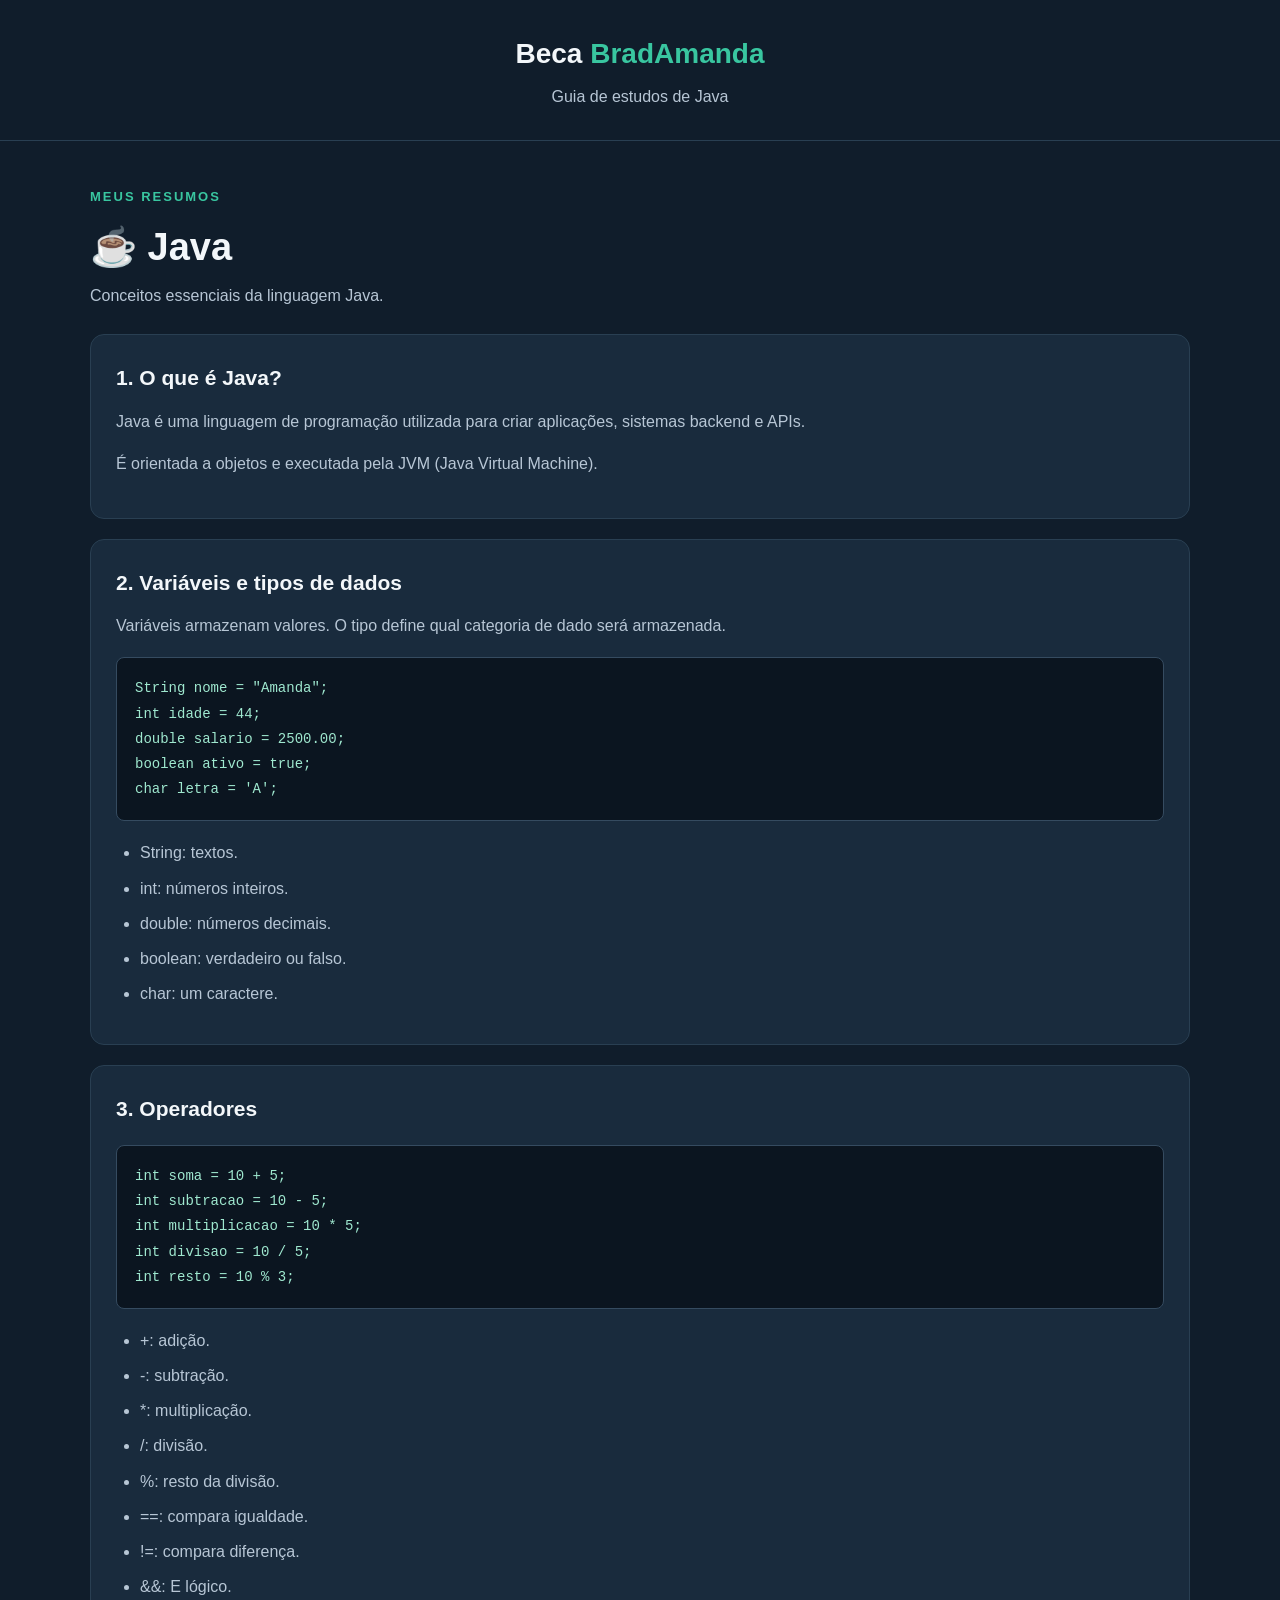
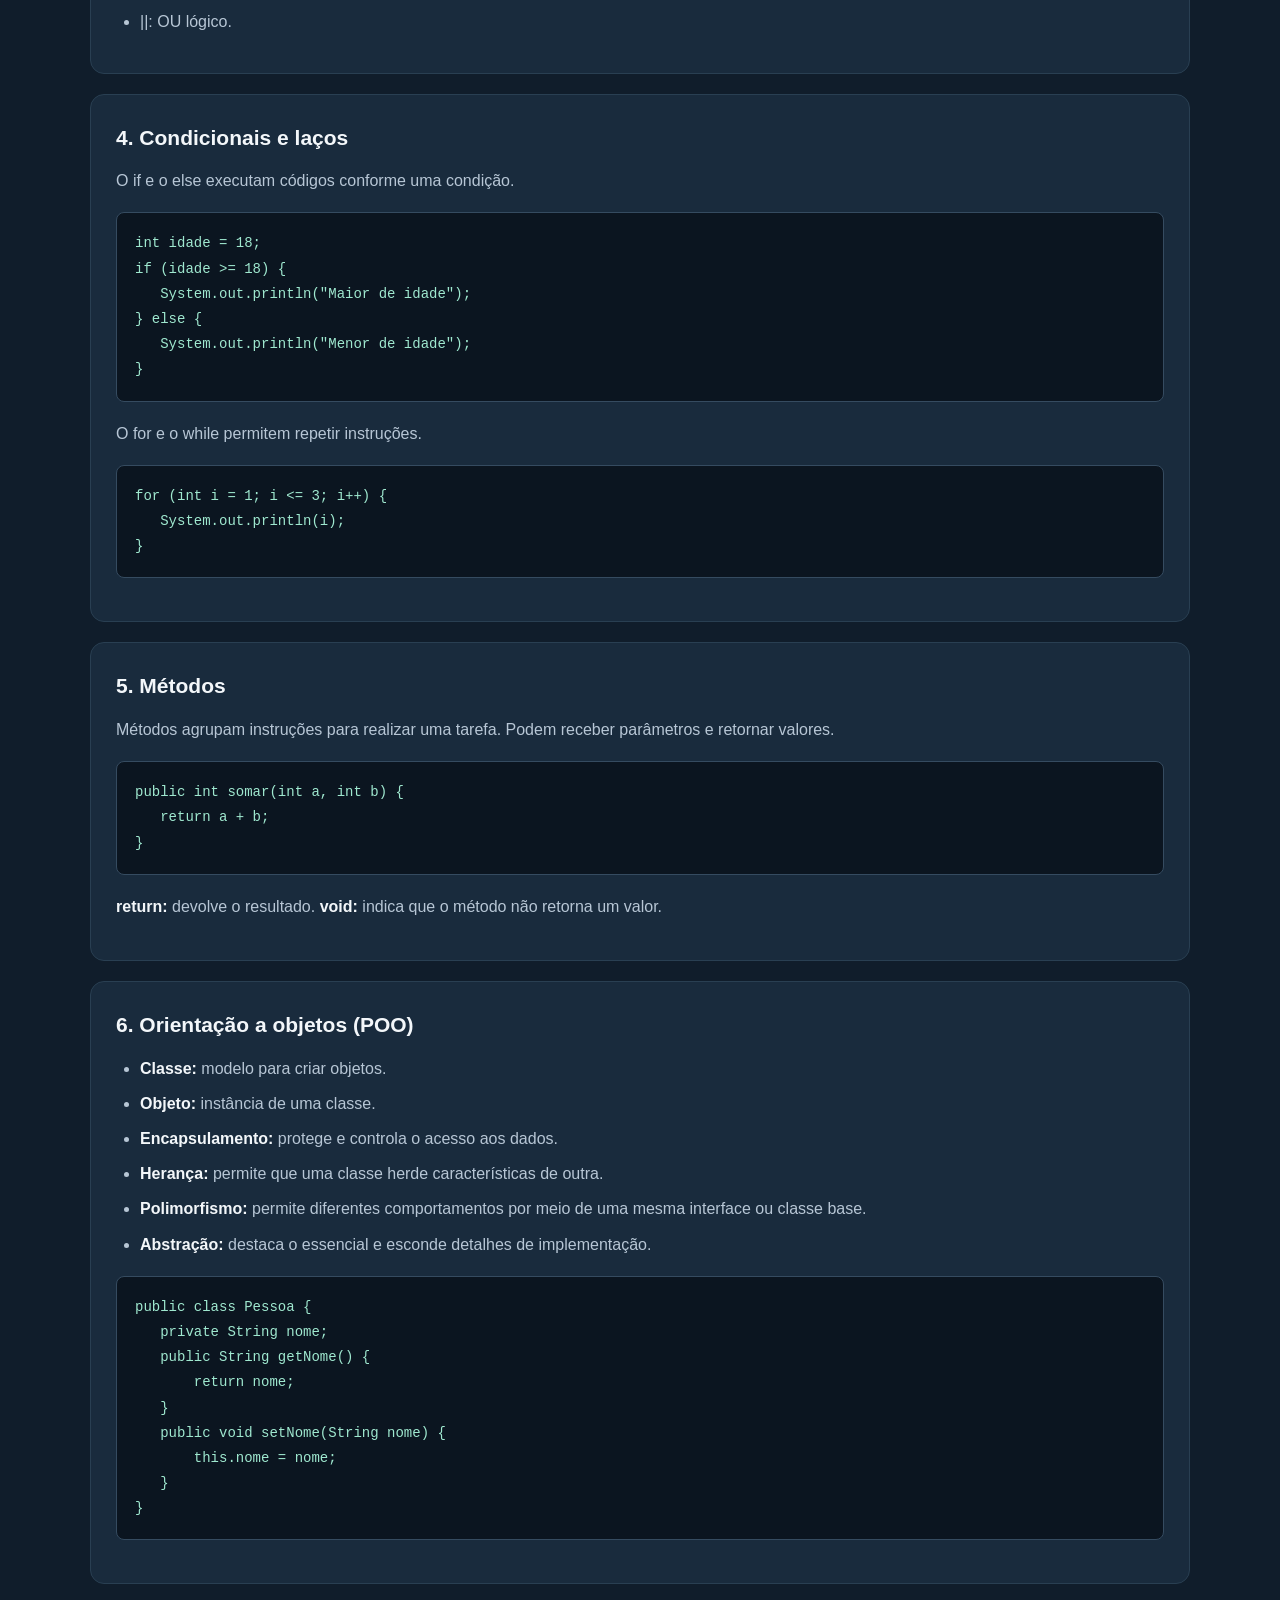
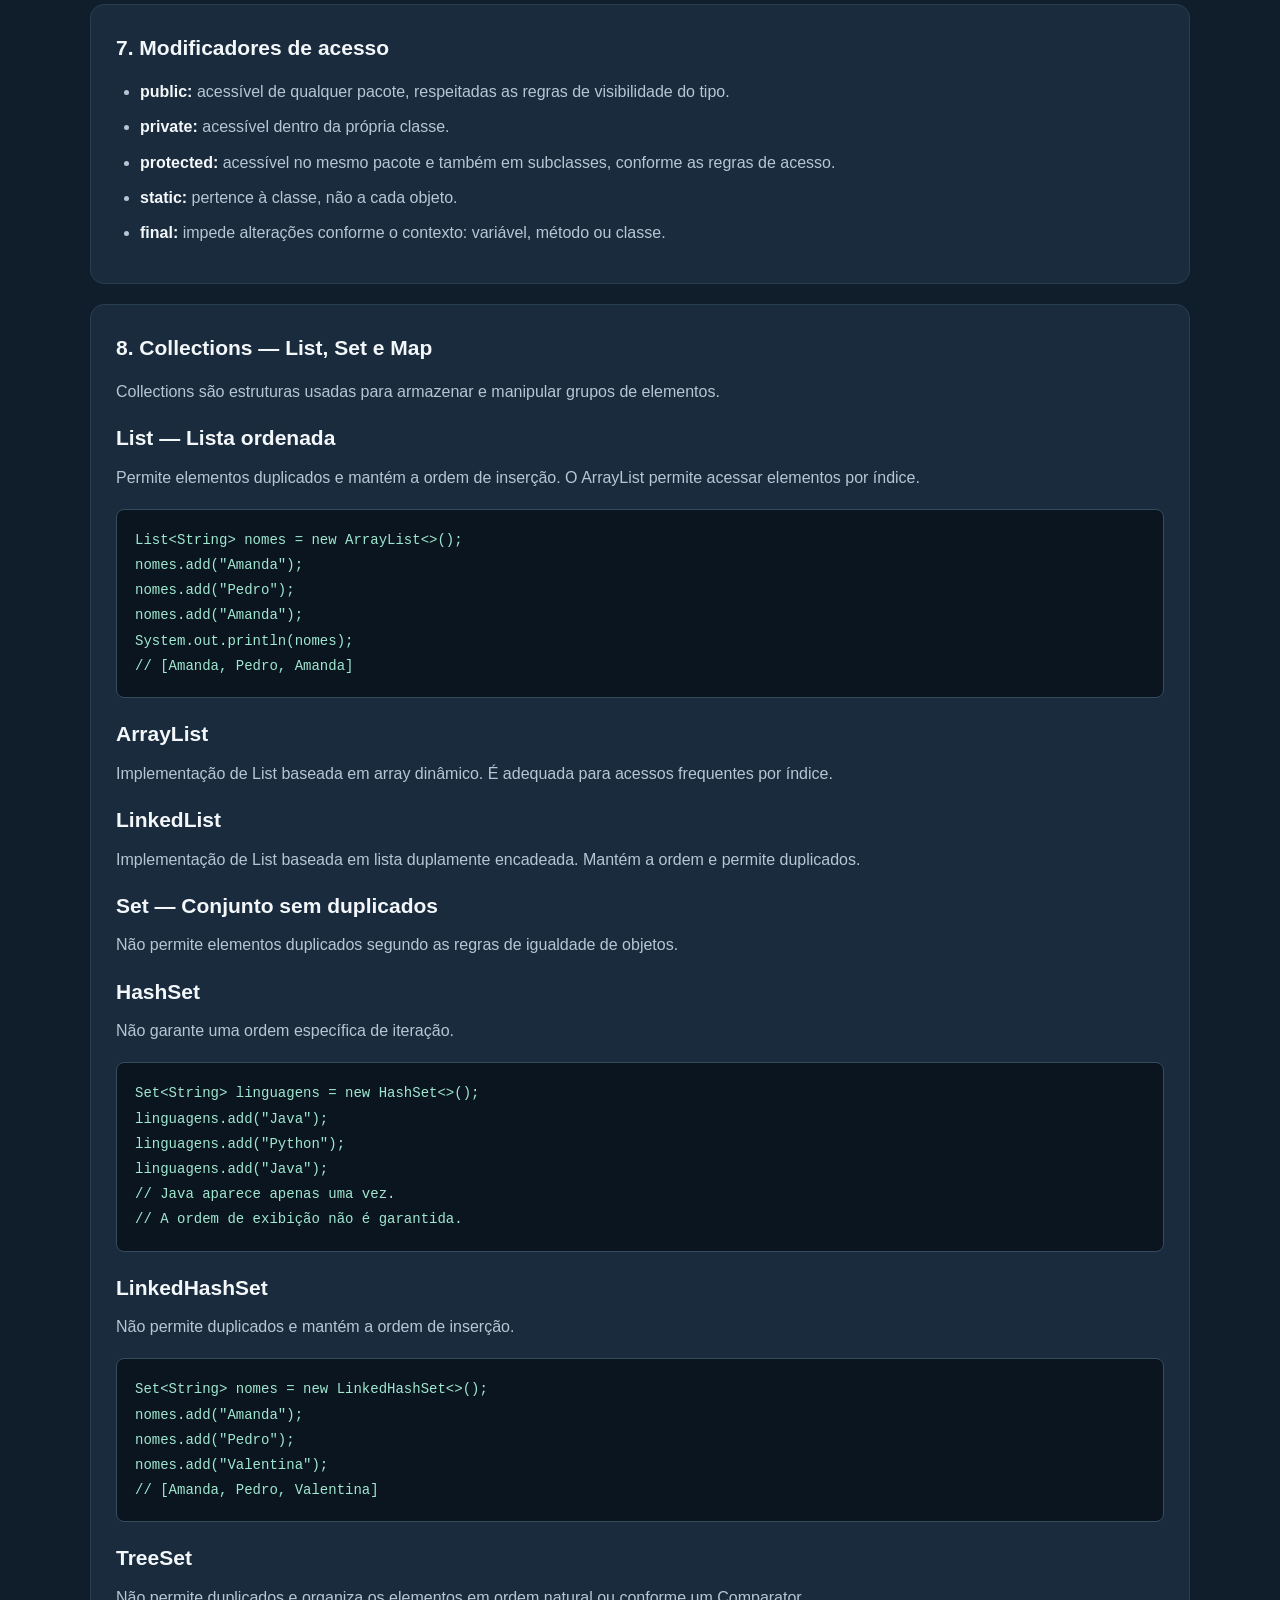
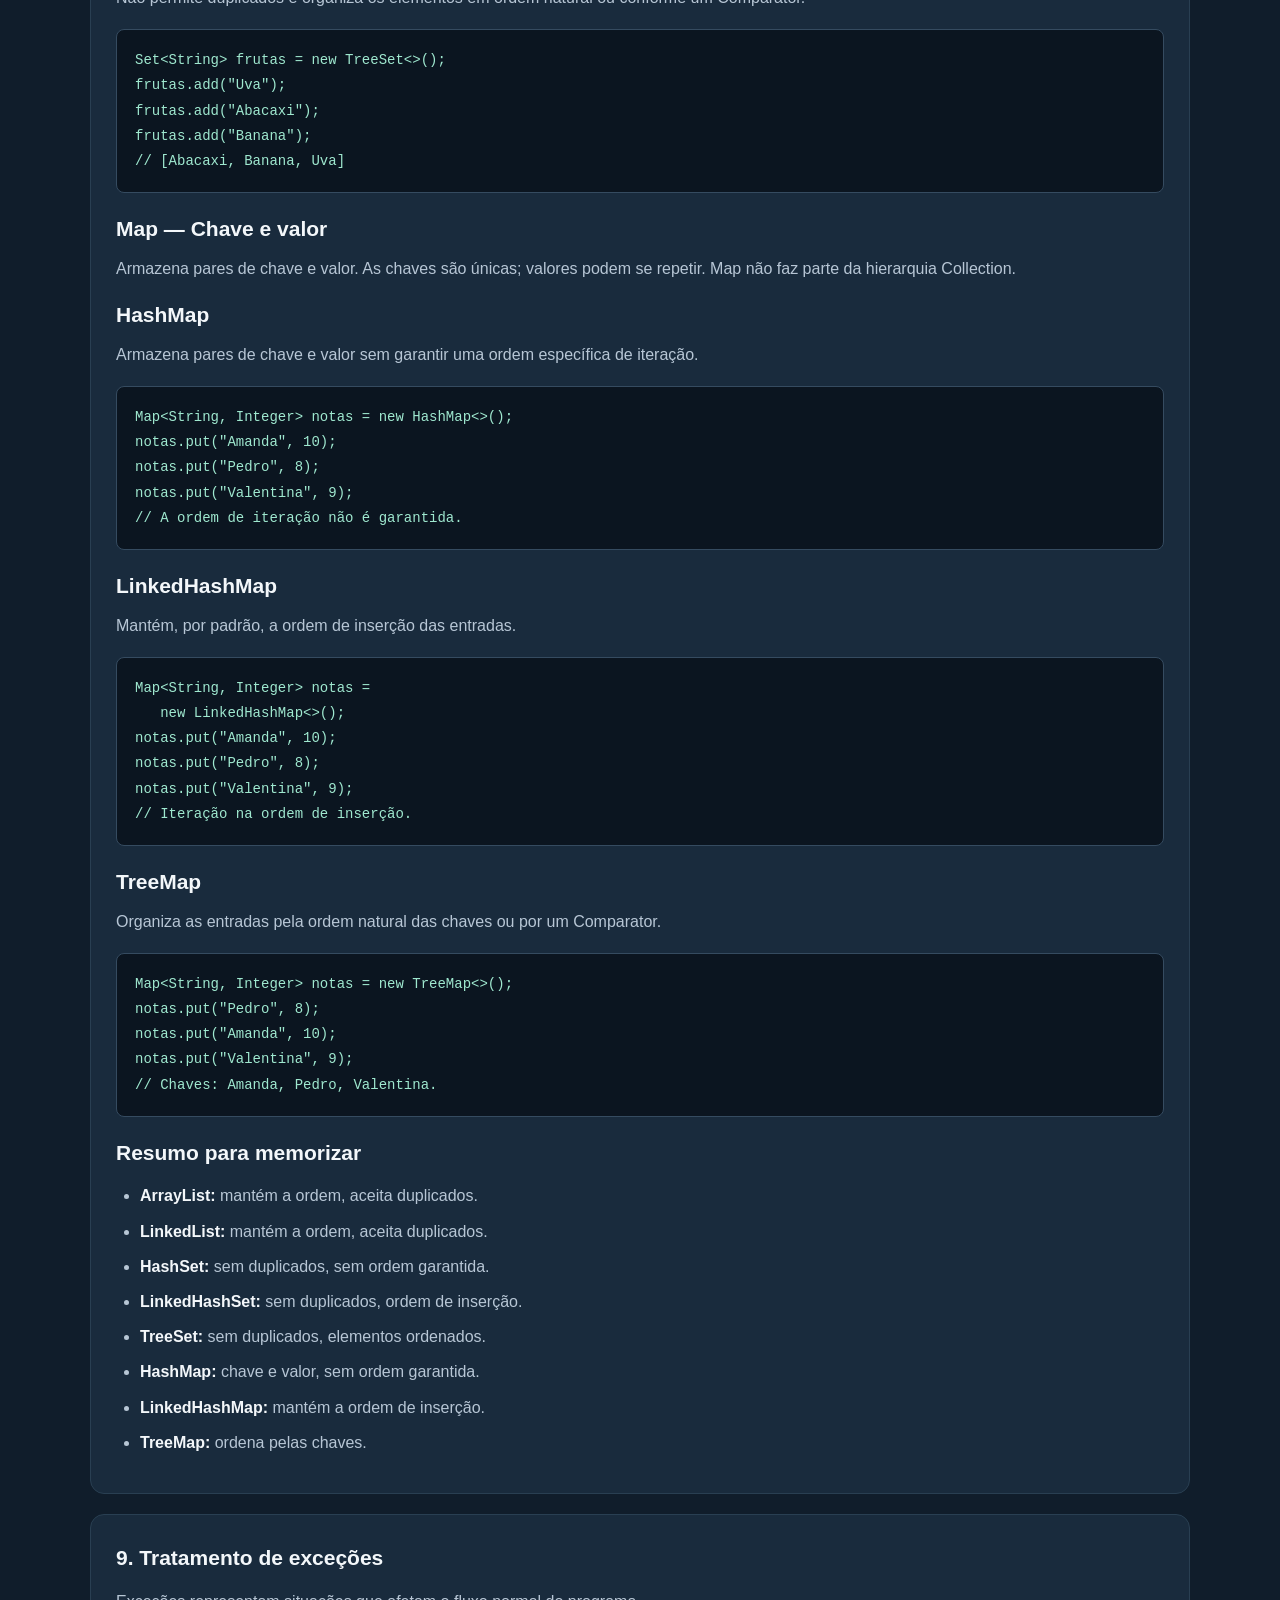
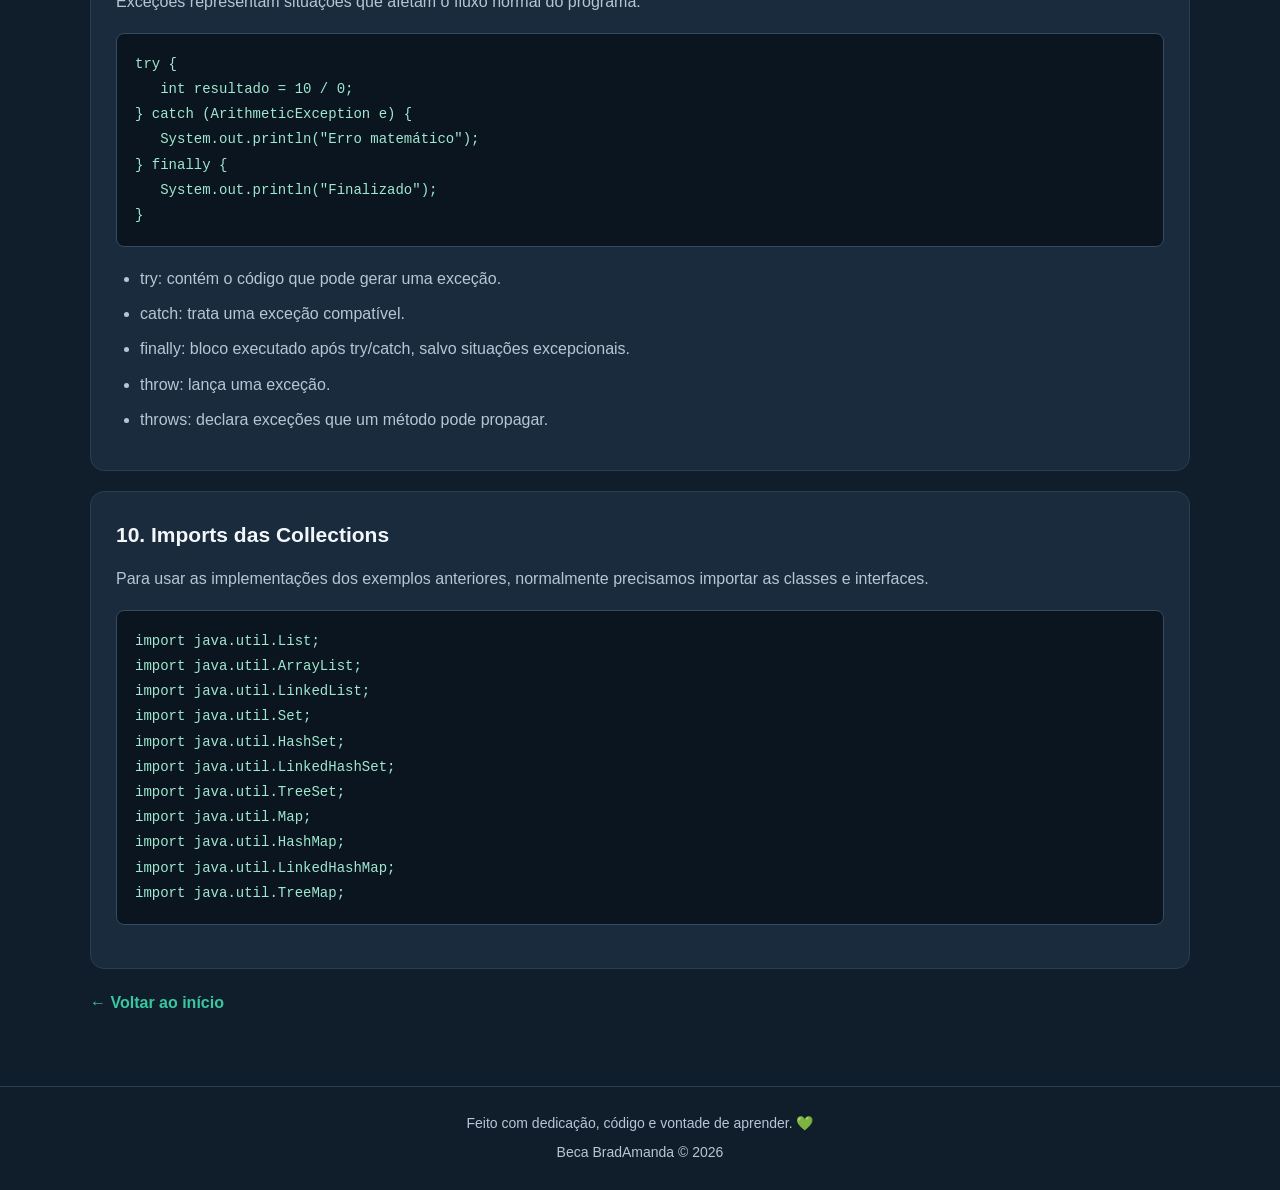
==== java.html @ eb496ac8 "moving folders" ====
<!DOCTYPE html>
<html lang="pt-BR">
<head>
    <meta charset="UTF-8">
    <meta name="viewport" content="width=device-width, initial-scale=1.0">
    <title>Java | Beca BradAmanda</title>
    <link rel="stylesheet" href="style.css">
</head>
<body>
<header class="cabecalho">
    <a href="index.html" class="logo">
        Beca <span>BradAmanda</span>
    </a>
    <p>Guia de estudos de Java</p>
</header>
<main class="estudos">
    <p class="destaque">MEUS RESUMOS</p>
    <h1>☕ Java</h1>
    <p class="subtitulo">
        Conceitos essenciais da linguagem Java.
    </p>
    <!-- 1. O QUE É JAVA -->
    <article class="cartao">
        <h2>1. O que é Java?</h2>
        <p>
            Java é uma linguagem de programação utilizada
            para criar aplicações, sistemas backend e APIs.
        </p>
        <p>
            É orientada a objetos e executada pela JVM
            (Java Virtual Machine).
        </p>
    </article>
    <!-- 2. VARIÁVEIS -->
    <article class="cartao">
        <h2>2. Variáveis e tipos de dados</h2>
        <p>
            Variáveis armazenam valores. O tipo define
            qual categoria de dado será armazenada.
        </p>
        <pre><code>String nome = "Amanda";
int idade = 44;
double salario = 2500.00;
boolean ativo = true;
char letra = 'A';</code></pre>
        <ul>
            <li>String: textos.</li>
            <li>int: números inteiros.</li>
            <li>double: números decimais.</li>
            <li>boolean: verdadeiro ou falso.</li>
            <li>char: um caractere.</li>
        </ul>
    </article>
    <!-- 3. OPERADORES -->
    <article class="cartao">
        <h2>3. Operadores</h2>
        <pre><code>int soma = 10 + 5;
int subtracao = 10 - 5;
int multiplicacao = 10 * 5;
int divisao = 10 / 5;
int resto = 10 % 3;</code></pre>
        <ul>
            <li>+: adição.</li>
            <li>-: subtração.</li>
            <li>*: multiplicação.</li>
            <li>/: divisão.</li>
            <li>%: resto da divisão.</li>
            <li>==: compara igualdade.</li>
            <li>!=: compara diferença.</li>
            <li>&&: E lógico.</li>
            <li>||: OU lógico.</li>
        </ul>
    </article>
    <!-- 4. CONDICIONAIS E REPETIÇÃO -->
    <article class="cartao">
        <h2>4. Condicionais e laços</h2>
        <p>O if e o else executam códigos conforme uma condição.</p>
        <pre><code>int idade = 18;
if (idade >= 18) {
   System.out.println("Maior de idade");
} else {
   System.out.println("Menor de idade");
}</code></pre>
        <p>O for e o while permitem repetir instruções.</p>
        <pre><code>for (int i = 1; i <= 3; i++) {
   System.out.println(i);
}</code></pre>
    </article>
    <!-- 5. MÉTODOS -->
    <article class="cartao">
        <h2>5. Métodos</h2>
        <p>
            Métodos agrupam instruções para realizar uma tarefa.
            Podem receber parâmetros e retornar valores.
        </p>
        <pre><code>public int somar(int a, int b) {
   return a + b;
}</code></pre>
        <p>
            <strong>return:</strong> devolve o resultado.
            <strong>void:</strong> indica que o método não
            retorna um valor.
        </p>
    </article>
    <!-- 6. ORIENTAÇÃO A OBJETOS -->
    <article class="cartao">
        <h2>6. Orientação a objetos (POO)</h2>
        <ul>
            <li>
                <strong>Classe:</strong> modelo para criar objetos.
            </li>
            <li>
                <strong>Objeto:</strong> instância de uma classe.
            </li>
            <li>
                <strong>Encapsulamento:</strong> protege e controla
                o acesso aos dados.
            </li>
            <li>
                <strong>Herança:</strong> permite que uma classe
                herde características de outra.
            </li>
            <li>
                <strong>Polimorfismo:</strong> permite diferentes
                comportamentos por meio de uma mesma interface
                ou classe base.
            </li>
            <li>
                <strong>Abstração:</strong> destaca o essencial
                e esconde detalhes de implementação.
            </li>
        </ul>
        <pre><code>public class Pessoa {
   private String nome;
   public String getNome() {
       return nome;
   }
   public void setNome(String nome) {
       this.nome = nome;
   }
}</code></pre>
    </article>
    <!-- 7. MODIFICADORES -->
    <article class="cartao">
        <h2>7. Modificadores de acesso</h2>
        <ul>
            <li>
                <strong>public:</strong> acessível de qualquer pacote,
                respeitadas as regras de visibilidade do tipo.
            </li>
            <li>
                <strong>private:</strong> acessível dentro da própria classe.
            </li>
            <li>
                <strong>protected:</strong> acessível no mesmo pacote
                e também em subclasses, conforme as regras de acesso.
            </li>
            <li>
                <strong>static:</strong> pertence à classe, não a cada objeto.
            </li>
            <li>
                <strong>final:</strong> impede alterações conforme
                o contexto: variável, método ou classe.
            </li>
        </ul>
    </article>
    <!-- 8. COLLECTIONS -->
    <article class="cartao">
        <h2>8. Collections — List, Set e Map</h2>
        <p>
            Collections são estruturas usadas para armazenar
            e manipular grupos de elementos.
        </p>
        <h3>List — Lista ordenada</h3>
        <p>
            Permite elementos duplicados e mantém a ordem
            de inserção. O ArrayList permite acessar elementos
            por índice.
        </p>
        <pre><code>List&lt;String&gt; nomes = new ArrayList&lt;&gt;();
nomes.add("Amanda");
nomes.add("Pedro");
nomes.add("Amanda");
System.out.println(nomes);
// [Amanda, Pedro, Amanda]</code></pre>
        <h3>ArrayList</h3>
        <p>
            Implementação de List baseada em array dinâmico.
            É adequada para acessos frequentes por índice.
        </p>
        <h3>LinkedList</h3>
        <p>
            Implementação de List baseada em lista duplamente
            encadeada. Mantém a ordem e permite duplicados.
        </p>
        <h3>Set — Conjunto sem duplicados</h3>
        <p>
            Não permite elementos duplicados segundo as regras
            de igualdade de objetos.
        </p>
        <h3>HashSet</h3>
        <p>
            Não garante uma ordem específica de iteração.
        </p>
        <pre><code>Set&lt;String&gt; linguagens = new HashSet&lt;&gt;();
linguagens.add("Java");
linguagens.add("Python");
linguagens.add("Java");
// Java aparece apenas uma vez.
// A ordem de exibição não é garantida.</code></pre>
        <h3>LinkedHashSet</h3>
        <p>
            Não permite duplicados e mantém a ordem de inserção.
        </p>
        <pre><code>Set&lt;String&gt; nomes = new LinkedHashSet&lt;&gt;();
nomes.add("Amanda");
nomes.add("Pedro");
nomes.add("Valentina");
// [Amanda, Pedro, Valentina]</code></pre>
        <h3>TreeSet</h3>
        <p>
            Não permite duplicados e organiza os elementos
            em ordem natural ou conforme um Comparator.
        </p>
        <pre><code>Set&lt;String&gt; frutas = new TreeSet&lt;&gt;();
frutas.add("Uva");
frutas.add("Abacaxi");
frutas.add("Banana");
// [Abacaxi, Banana, Uva]</code></pre>
        <h3>Map — Chave e valor</h3>
        <p>
            Armazena pares de chave e valor.
            As chaves são únicas; valores podem se repetir.
            Map não faz parte da hierarquia Collection.
        </p>
        <h3>HashMap</h3>
        <p>
            Armazena pares de chave e valor sem garantir
            uma ordem específica de iteração.
        </p>
        <pre><code>Map&lt;String, Integer&gt; notas = new HashMap&lt;&gt;();
notas.put("Amanda", 10);
notas.put("Pedro", 8);
notas.put("Valentina", 9);
// A ordem de iteração não é garantida.</code></pre>
        <h3>LinkedHashMap</h3>
        <p>
            Mantém, por padrão, a ordem de inserção das entradas.
        </p>
        <pre><code>Map&lt;String, Integer&gt; notas =
   new LinkedHashMap&lt;&gt;();
notas.put("Amanda", 10);
notas.put("Pedro", 8);
notas.put("Valentina", 9);
// Iteração na ordem de inserção.</code></pre>
        <h3>TreeMap</h3>
        <p>
            Organiza as entradas pela ordem natural das chaves
            ou por um Comparator.
        </p>
        <pre><code>Map&lt;String, Integer&gt; notas = new TreeMap&lt;&gt;();
notas.put("Pedro", 8);
notas.put("Amanda", 10);
notas.put("Valentina", 9);
// Chaves: Amanda, Pedro, Valentina.</code></pre>
        <h3>Resumo para memorizar</h3>
        <ul>
            <li><strong>ArrayList:</strong> mantém a ordem, aceita duplicados.</li>
            <li><strong>LinkedList:</strong> mantém a ordem, aceita duplicados.</li>
            <li><strong>HashSet:</strong> sem duplicados, sem ordem garantida.</li>
            <li><strong>LinkedHashSet:</strong> sem duplicados, ordem de inserção.</li>
            <li><strong>TreeSet:</strong> sem duplicados, elementos ordenados.</li>
            <li><strong>HashMap:</strong> chave e valor, sem ordem garantida.</li>
            <li><strong>LinkedHashMap:</strong> mantém a ordem de inserção.</li>
            <li><strong>TreeMap:</strong> ordena pelas chaves.</li>
        </ul>
    </article>
    <!-- 9. EXCEÇÕES -->
    <article class="cartao">
        <h2>9. Tratamento de exceções</h2>
        <p>
            Exceções representam situações que afetam
            o fluxo normal do programa.
        </p>
        <pre><code>try {
   int resultado = 10 / 0;
} catch (ArithmeticException e) {
   System.out.println("Erro matemático");
} finally {
   System.out.println("Finalizado");
}</code></pre>
        <ul>
            <li>try: contém o código que pode gerar uma exceção.</li>
            <li>catch: trata uma exceção compatível.</li>
            <li>finally: bloco executado após try/catch, salvo situações excepcionais.</li>
            <li>throw: lança uma exceção.</li>
            <li>throws: declara exceções que um método pode propagar.</li>
        </ul>
    </article>
    <!-- IMPORTS PARA OS EXEMPLOS DE COLLECTIONS -->
    <article class="cartao">
        <h2>10. Imports das Collections</h2>
        <p>
            Para usar as implementações dos exemplos anteriores,
            normalmente precisamos importar as classes e interfaces.
        </p>
        <pre><code>import java.util.List;
import java.util.ArrayList;
import java.util.LinkedList;
import java.util.Set;
import java.util.HashSet;
import java.util.LinkedHashSet;
import java.util.TreeSet;
import java.util.Map;
import java.util.HashMap;
import java.util.LinkedHashMap;
import java.util.TreeMap;</code></pre>
    </article>
    <p>
        <a href="index.html" class="link-cartao">
            ← Voltar ao início
        </a>
    </p>
</main>
<footer>
    <p>Feito com dedicação, código e vontade de aprender. 💚</p>
    <p>Beca BradAmanda © 2026</p>
</footer>
</body>
</html>
---- style.css ----
/* ========================================
  BECA BRADAMANDA
  Guia de estudos de programação
======================================== */
/* 1. CONFIGURAÇÕES GERAIS */
* {
    margin: 0;
    padding: 0;
    box-sizing: border-box;
}
:root {
    --fundo: #101d2b;
    --cartao: #192b3d;
    --verde: #39c6a0;
    --texto: #f3f7fa;
    --texto-secundario: #b7c6d5;
    --borda: #293f52;
    --codigo: #0b1520;
}
html {
    scroll-behavior: smooth;
}
body {
    font-family: Arial, Helvetica, sans-serif;
    background-color: var(--fundo);
    color: var(--texto);
    line-height: 1.7;
    min-height: 100vh;
}
/* 2. CABEÇALHO */
.cabecalho {
    text-align: center;
    padding: 30px 20px;
    border-bottom: 1px solid var(--borda);
    background-color: var(--fundo);
}
.logo {
    display: inline-block;
    color: var(--texto);
    font-size: 28px;
    font-weight: bold;
    text-decoration: none;
}
.logo span {
    color: var(--verde);
}
.cabecalho p {
    color: var(--texto-secundario);
    margin-top: 5px;
}
/* 3. CONTEÚDO PRINCIPAL */
main {
    width: 90%;
    max-width: 1100px;
    margin: 0 auto;
}
.estudos {
    padding-top: 45px;
    padding-bottom: 70px;
}
/* 4. APRESENTAÇÃO DA PÁGINA INICIAL */
.apresentacao {
    text-align: center;
    padding: 75px 20px 55px;
}
.destaque {
    color: var(--verde);
    font-size: 13px;
    font-weight: bold;
    letter-spacing: 2px;
    margin-bottom: 15px;
}
.apresentacao h1 {
    font-size: clamp(30px, 5vw, 46px);
    line-height: 1.2;
    margin-bottom: 20px;
}
.apresentacao > p:last-child {
    color: var(--texto-secundario);
    max-width: 650px;
    margin: 0 auto;
}
/* 5. TÍTULOS E SUBTÍTULOS */
.estudos h1 {
    font-size: clamp(28px, 4vw, 38px);
    margin: 10px 0;
    line-height: 1.3;
}
.estudos > h2 {
    font-size: 28px;
}
.subtitulo {
    color: var(--texto-secundario);
    margin-bottom: 25px;
}
/* 6. CAMPO DE BUSCA */
#busca {
    display: block;
    width: 100%;
    padding: 15px 18px;
    margin: 25px 0;
    border: 1px solid var(--borda);
    border-radius: 10px;
    background-color: var(--cartao);
    color: var(--texto);
    font-size: 16px;
}
#busca::placeholder {
    color: var(--texto-secundario);
}
#busca:focus {
    outline: 2px solid var(--verde);
    outline-offset: 2px;
}
/* 7. GRADE DE CARTÕES DA PÁGINA INICIAL */
.cartoes {
    display: grid;
    grid-template-columns: repeat(2, minmax(0, 1fr));
    gap: 20px;
}
.cartao {
    display: block;
    background-color: var(--cartao);
    border: 1px solid var(--borda);
    border-radius: 14px;
    padding: 25px;
    margin-bottom: 0;
    color: var(--texto);
    text-decoration: none;
    transition: transform 0.2s ease,
    border-color 0.2s ease,
    box-shadow 0.2s ease;
}
.cartao:hover {
    transform: translateY(-4px);
    border-color: var(--verde);
    box-shadow: 0 8px 24px rgba(0, 0, 0, 0.15);
}
.cartao:focus-visible {
    outline: 2px solid var(--verde);
    outline-offset: 4px;
}
.icone {
    display: inline-block;
    font-size: 32px;
    margin-bottom: 8px;
}
.cartao h3 {
    font-size: 21px;
    margin: 8px 0;
}
.cartao p {
    color: var(--texto-secundario);
    margin-bottom: 15px;
}
.link-cartao {
    display: inline-block;
    color: var(--verde);
    font-weight: bold;
    text-decoration: none;
}
.link-cartao:hover {
    text-decoration: underline;
}
/* 8. PÁGINAS DOS RESUMOS */
.estudos article {
    margin: 20px 0;
}
.estudos article h2 {
    font-size: 21px;
    margin-bottom: 12px;
    color: var(--texto);
}
.estudos article p {
    color: var(--texto-secundario);
}
.estudos article ul,
.estudos article ol {
    padding-left: 24px;
    margin: 12px 0;
}
.estudos article li {
    color: var(--texto-secundario);
    margin-bottom: 8px;
}
.estudos article strong {
    color: var(--texto);
}
/* 9. BLOCOS DE CÓDIGO */
.cartao pre {
    margin: 18px 0;
    padding: 18px;
    overflow-x: auto;
    background-color: var(--codigo);
    border: 1px solid #354b60;
    border-radius: 8px;
    max-width: 100%;
}
.cartao code {
    color: #9fe8cf;
    font-family: Consolas, "Courier New", monospace;
    font-size: 14px;
    line-height: 1.8;
    white-space: pre;
}
/* Código em linha, dentro de um parágrafo */
.cartao p code,
.cartao li code {
    background-color: var(--codigo);
    color: var(--verde);
    padding: 2px 5px;
    border-radius: 4px;
    font-size: 0.9em;
    overflow-wrap: anywhere;
}
/* 10. MENSAGEM DA BUSCA */
#mensagem-vazia {
    color: var(--texto-secundario);
    margin-top: 20px;
}
/* Não exibir cartões ocultados pela busca */
.cartao[hidden] {
    display: none;
}
/* 11. RODAPÉ */
footer {
    text-align: center;
    padding: 25px 15px;
    border-top: 1px solid var(--borda);
    color: var(--texto-secundario);
    font-size: 14px;
}
footer p + p {
    margin-top: 5px;
}
/* 12. ADAPTAÇÃO PARA TABLETS */
@media (max-width: 768px) {
    main {
        width: 92%;
    }
    .apresentacao {
        padding: 55px 10px 40px;
    }
    .cartoes {
        gap: 15px;
    }
    .cartao {
        padding: 20px;
    }
}
/* 13. ADAPTAÇÃO PARA CELULARES */
@media (max-width: 600px) {
    .cabecalho {
        padding: 24px 15px;
    }
    .logo {
        font-size: 24px;
    }
    main {
        width: 90%;
    }
    .apresentacao {
        padding: 45px 0 35px;
    }
    .apresentacao h1 {
        font-size: 32px;
    }
    .estudos {
        padding-top: 30px;
    }
    .estudos > h2 {
        font-size: 24px;
    }
    .cartoes {
        grid-template-columns: 1fr;
        gap: 15px;
    }
    .cartao {
        padding: 22px;
    }
    .cartao h3 {
        font-size: 20px;
    }
    .cartao pre {
        padding: 12px;
    }
    .cartao code {
        font-size: 12px;
    }
    footer {
        padding: 20px 12px;
    }
}
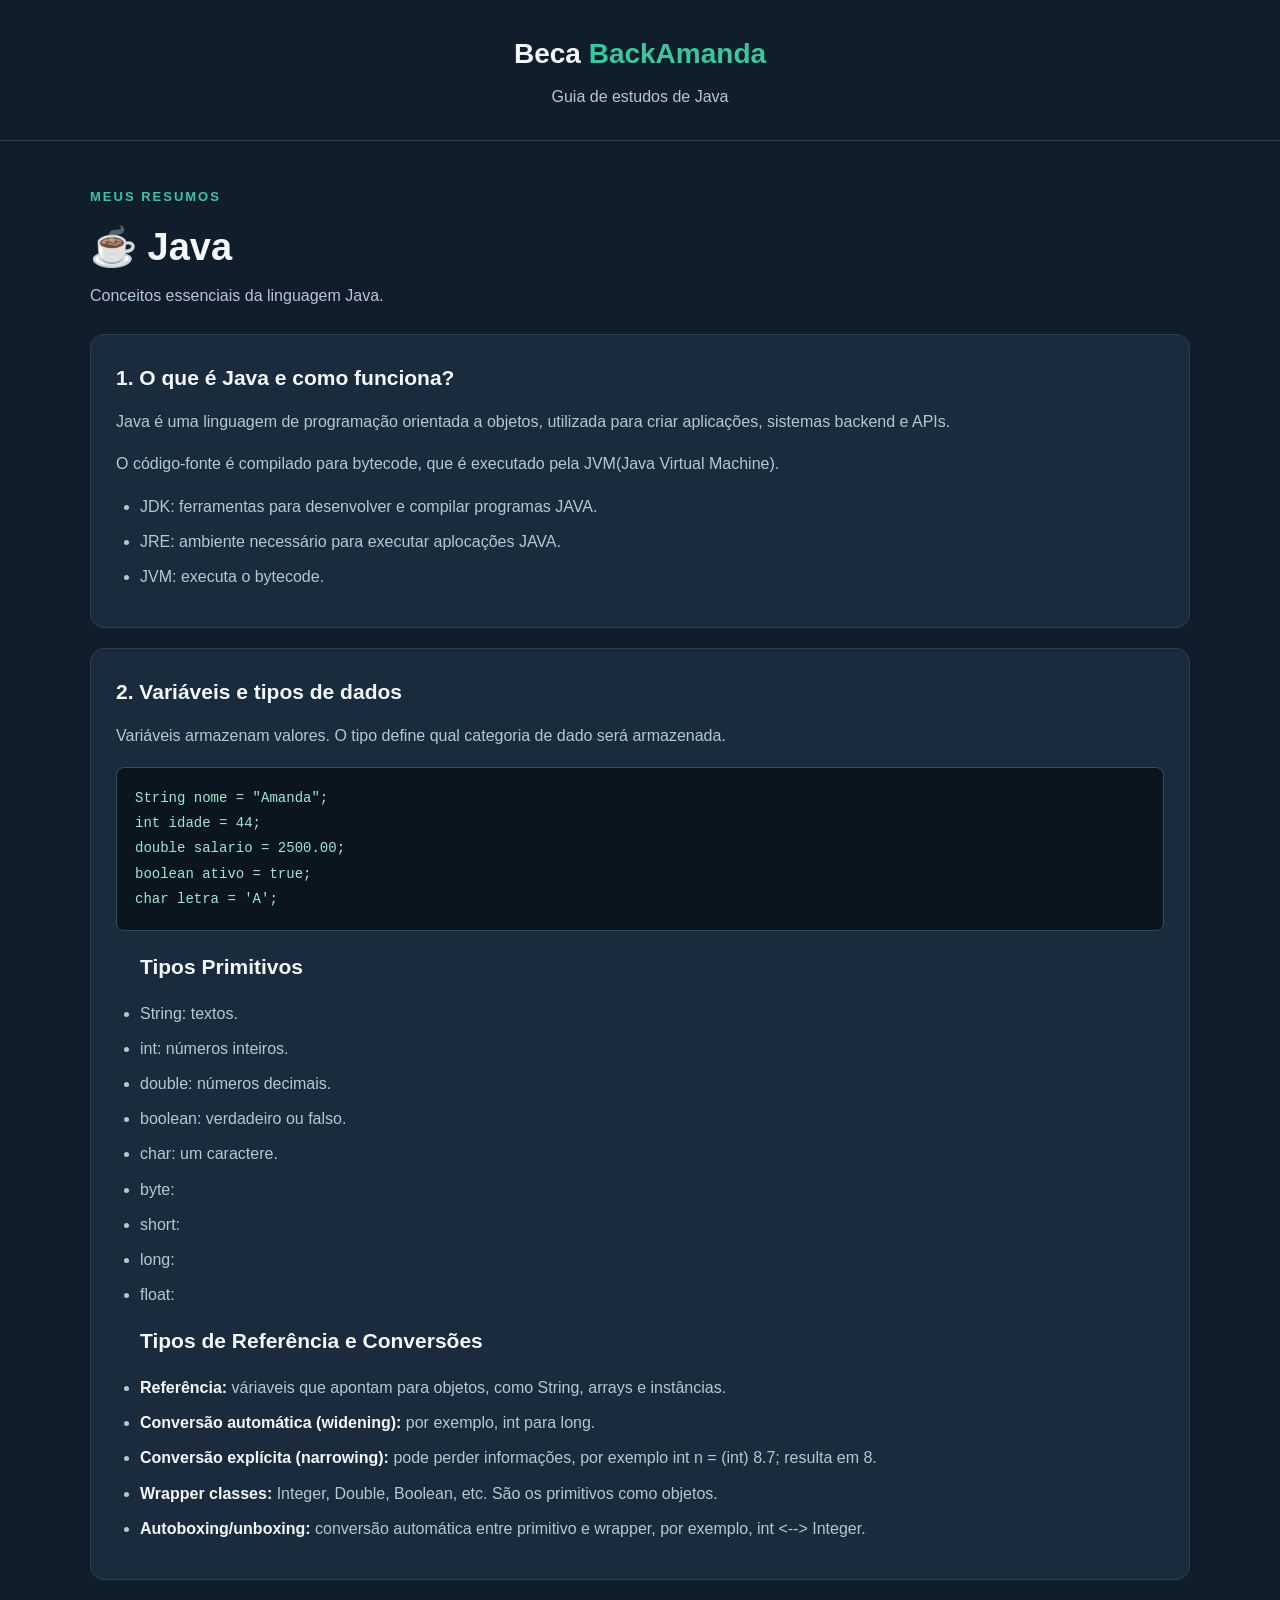
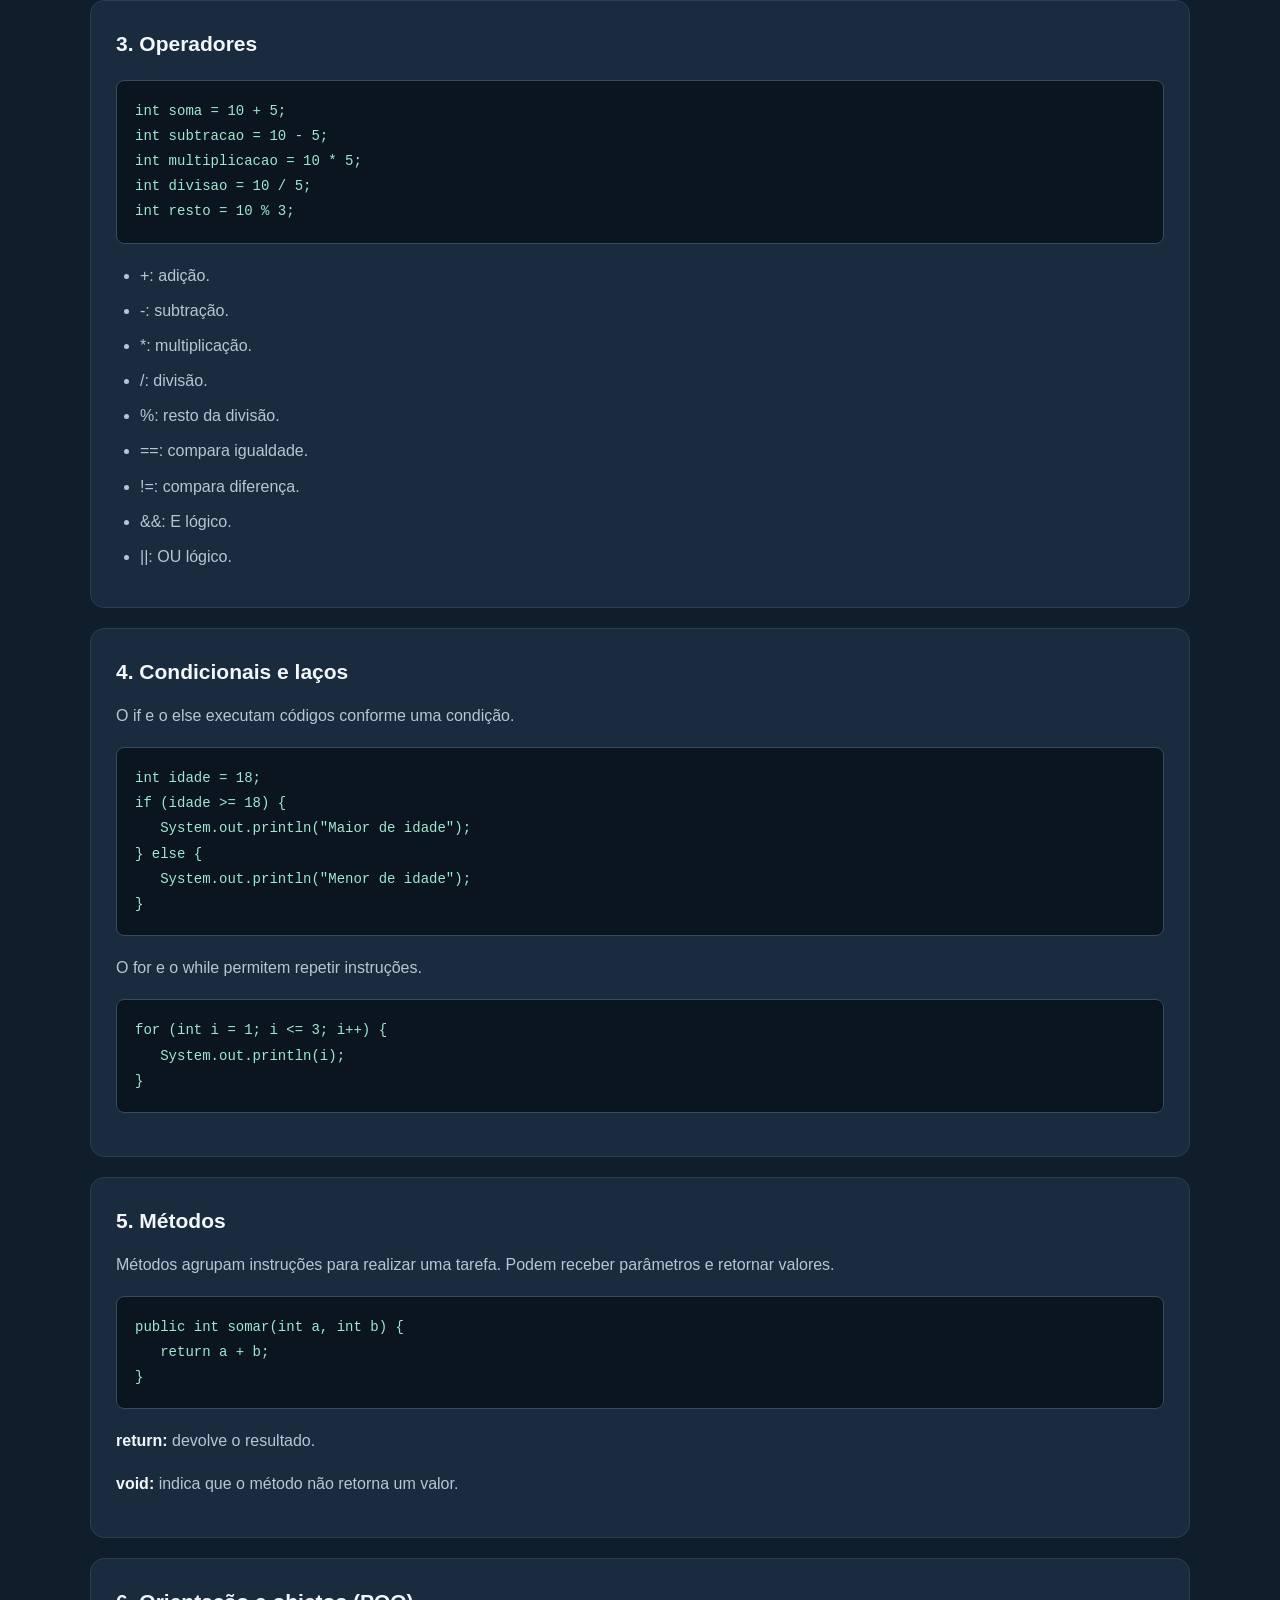
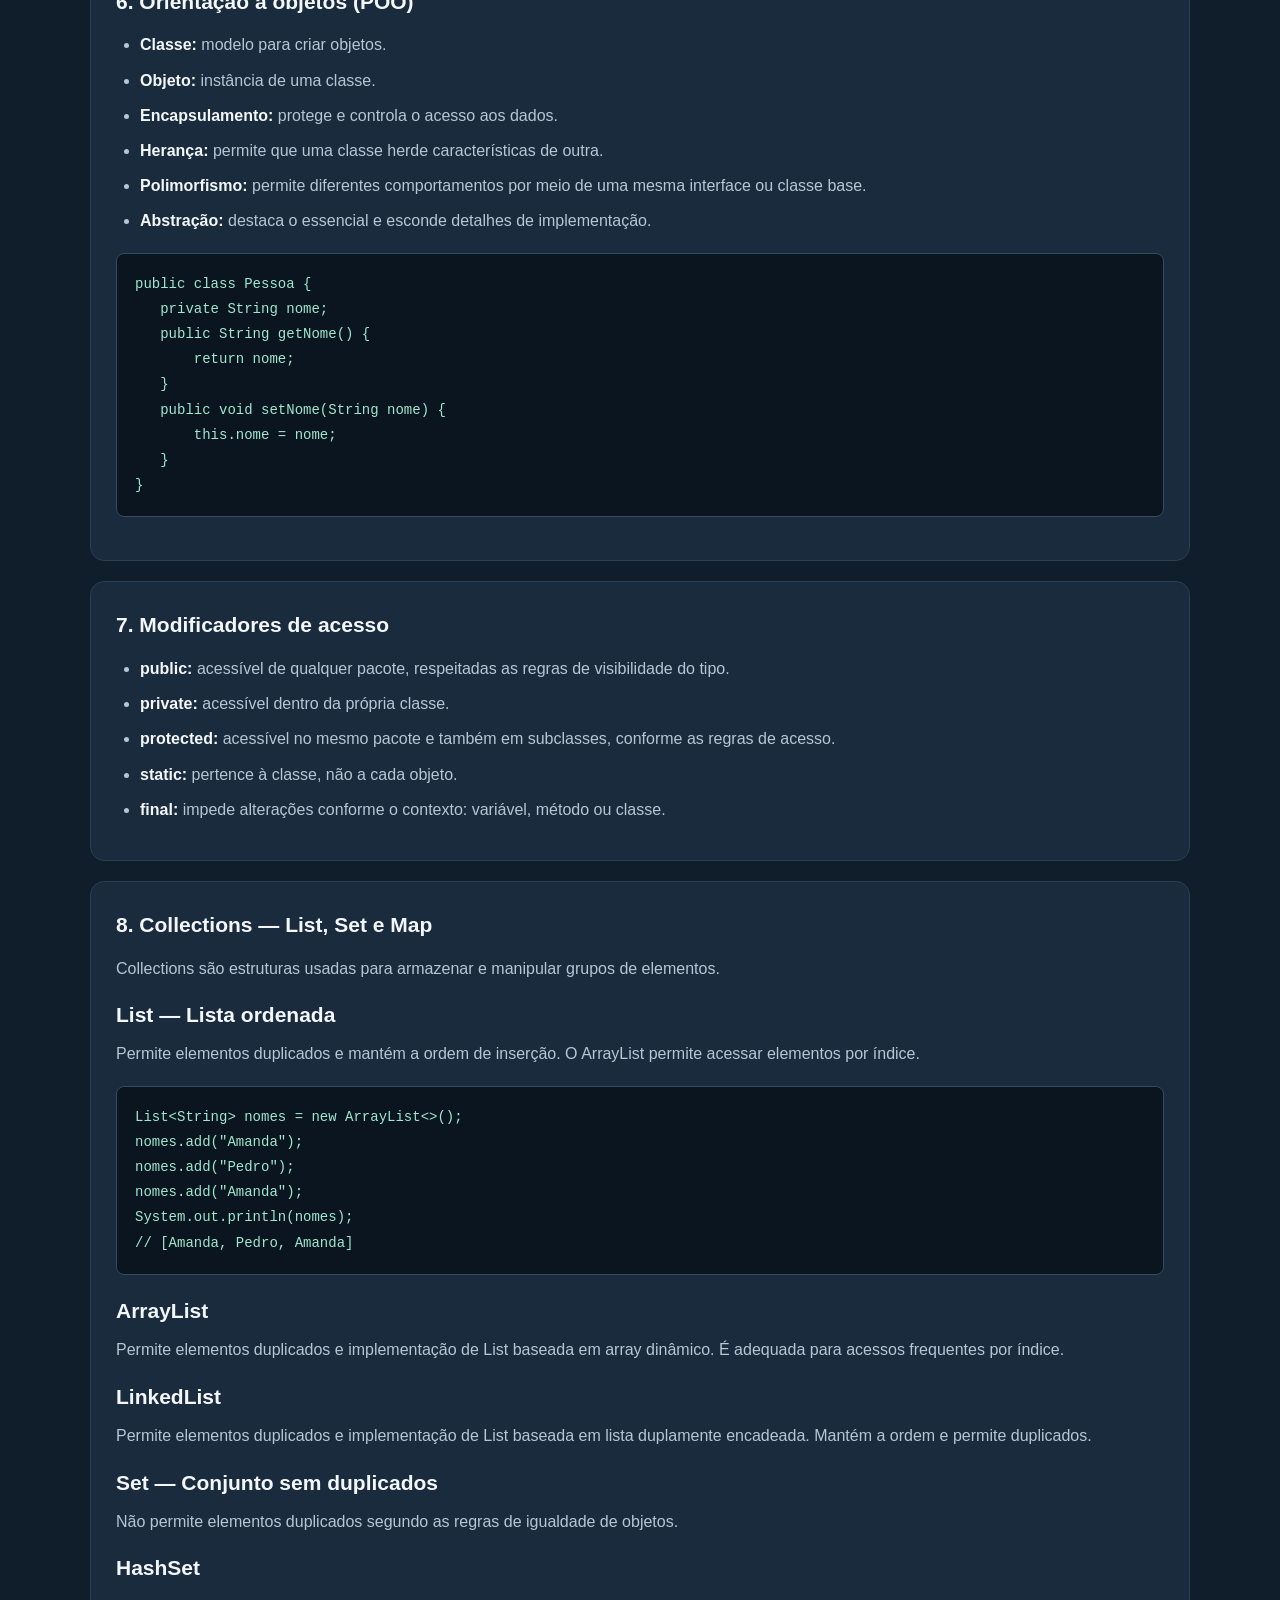
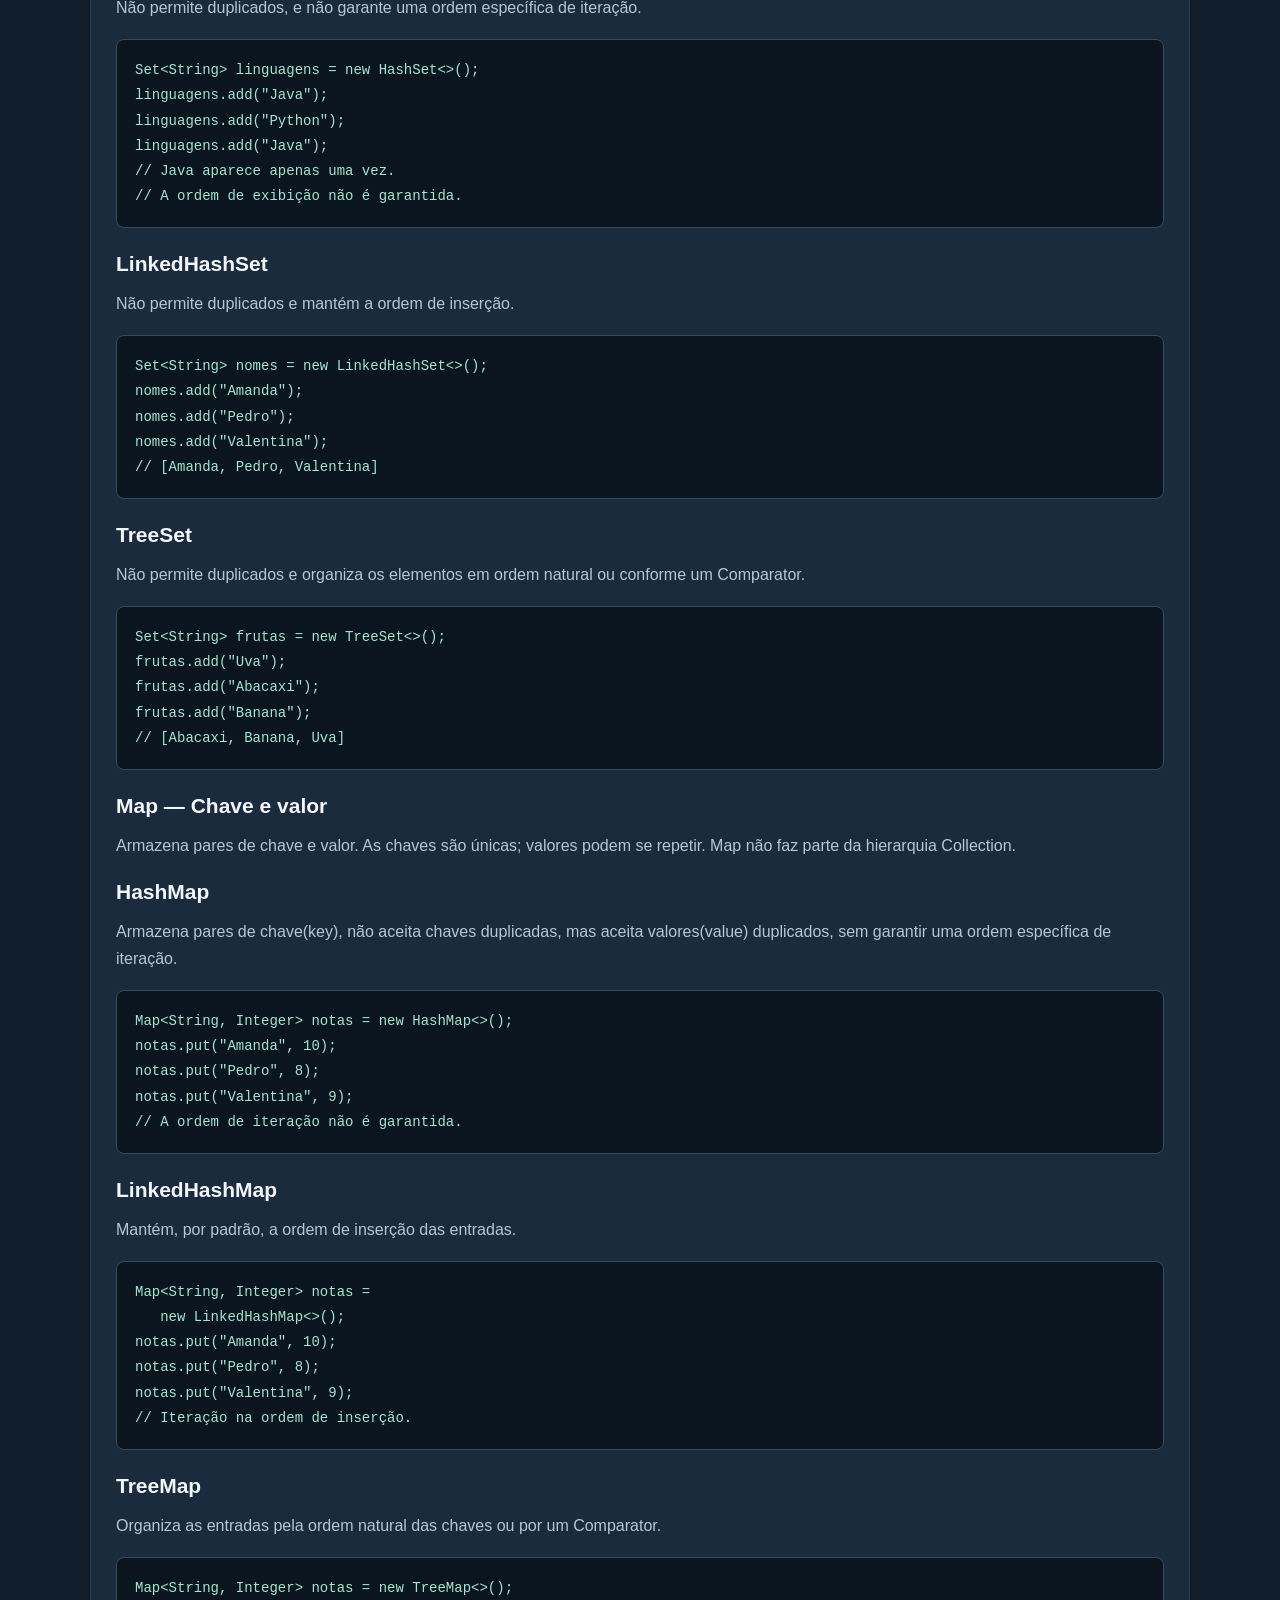
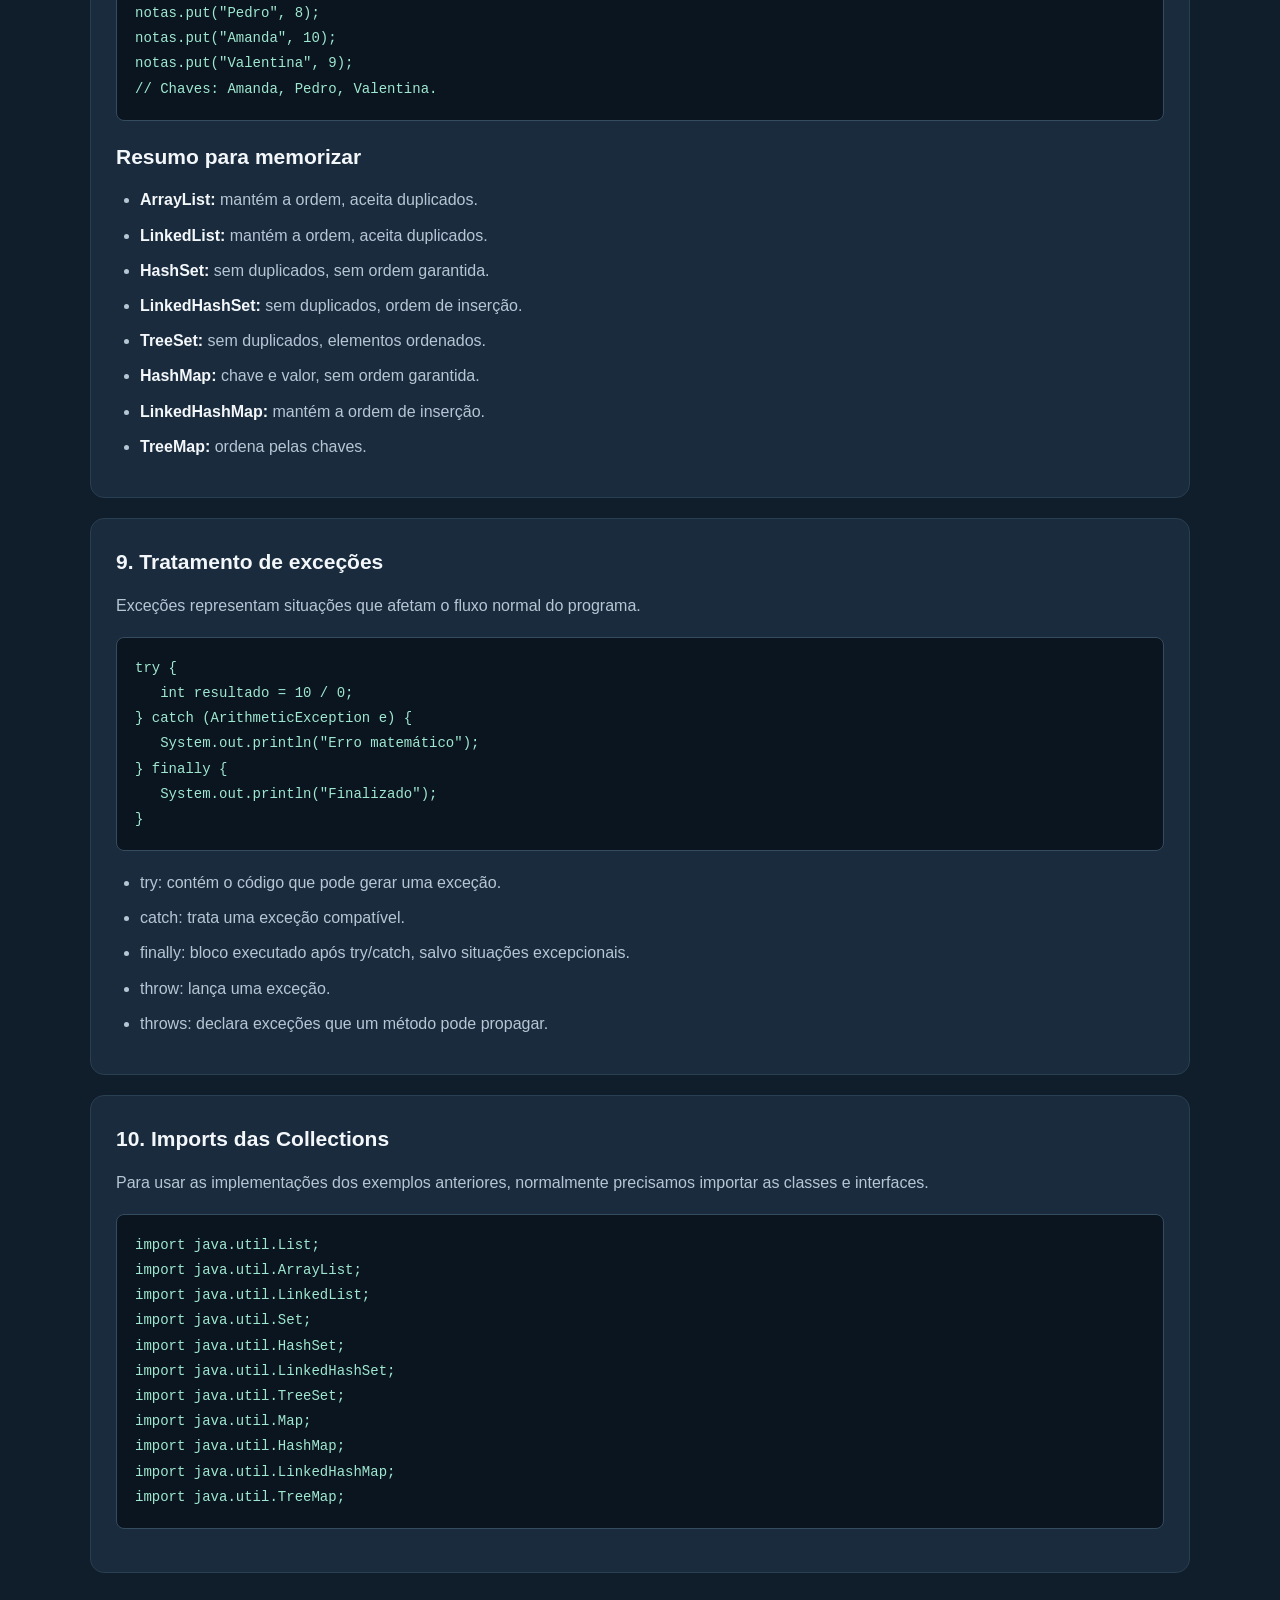
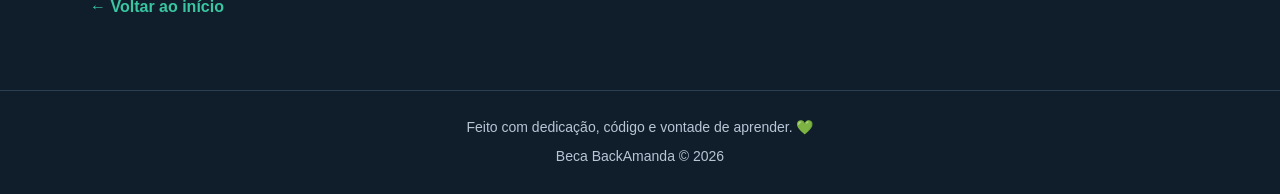
==== commit b48503eb: "update pages" ====
--- a/java.html
+++ b/java.html
@@ -3,13 +3,13 @@
 <head>
     <meta charset="UTF-8">
     <meta name="viewport" content="width=device-width, initial-scale=1.0">
-    <title>Java | Beca BradAmanda</title>
+    <title>Java | Beca BackAmanda</title>
     <link rel="stylesheet" href="style.css">
 </head>
 <body>
 <header class="cabecalho">
     <a href="index.html" class="logo">
-        Beca <span>BradAmanda</span>
+        Beca <span>BackAmanda</span>
     </a>
     <p>Guia de estudos de Java</p>
 </header>
@@ -21,15 +21,19 @@
     </p>
     <!-- 1. O QUE É JAVA -->
     <article class="cartao">
-        <h2>1. O que é Java?</h2>
-        <p>
-            Java é uma linguagem de programação utilizada
+        <h2>1. O que é Java e como funciona?</h2>
+        <p>
+            Java é uma linguagem de programação orientada a objetos, utilizada
             para criar aplicações, sistemas backend e APIs.
         </p>
-        <p>
-            É orientada a objetos e executada pela JVM
-            (Java Virtual Machine).
-        </p>
+        <p>O código-fonte é compilado para bytecode, que é
+            executado pela JVM(Java Virtual Machine).
+        </p>
+        <ul>
+            <li>JDK: ferramentas para desenvolver e compilar programas JAVA.</li>
+            <li>JRE: ambiente necessário para executar aplocações JAVA.</li>
+            <li>JVM: executa o bytecode.</li>
+        </ul>
     </article>
     <!-- 2. VARIÁVEIS -->
     <article class="cartao">
@@ -44,11 +48,32 @@
 boolean ativo = true;
 char letra = 'A';</code></pre>
         <ul>
+            <p>
+            <h2>Tipos Primitivos</h2>
+            </p>
             <li>String: textos.</li>
             <li>int: números inteiros.</li>
             <li>double: números decimais.</li>
             <li>boolean: verdadeiro ou falso.</li>
             <li>char: um caractere.</li>
+            <li>byte: </li>
+            <li>short: </li>
+            <li>long: </li>
+            <li>float: </li>
+        </ul>
+        <ul>
+            <p>
+                <h2>Tipos de Referência e Conversões</h2>
+            </p>
+            <li><strong>Referência:</strong> váriaveis que apontam para objetos, como
+                String, arrays e instâncias.</li>
+            <li><strong>Conversão automática (widening):</strong> por exemplo, int para long.</li>
+            <li><strong>Conversão explícita (narrowing):</strong> pode perder informações, por exemplo
+                int n = (int) 8.7; resulta em 8.</li>
+            <li><strong>Wrapper classes:</strong> Integer, Double, Boolean, etc. São os primitivos como
+                objetos.</li>
+            <li><strong>Autoboxing/unboxing:</strong> conversão automática entre primitivo e wrapper,
+            por exemplo, int <--> Integer.</li>
         </ul>
     </article>
     <!-- 3. OPERADORES -->
@@ -98,6 +123,8 @@
 }</code></pre>
         <p>
             <strong>return:</strong> devolve o resultado.
+        </p>
+        <p>
             <strong>void:</strong> indica que o método não
             retorna um valor.
         </p>
@@ -185,12 +212,12 @@
 // [Amanda, Pedro, Amanda]</code></pre>
         <h3>ArrayList</h3>
         <p>
-            Implementação de List baseada em array dinâmico.
+            Permite elementos duplicados e implementação de List baseada em array dinâmico.
             É adequada para acessos frequentes por índice.
         </p>
         <h3>LinkedList</h3>
         <p>
-            Implementação de List baseada em lista duplamente
+            Permite elementos duplicados e implementação de List baseada em lista duplamente
             encadeada. Mantém a ordem e permite duplicados.
         </p>
         <h3>Set — Conjunto sem duplicados</h3>
@@ -200,7 +227,7 @@
         </p>
         <h3>HashSet</h3>
         <p>
-            Não garante uma ordem específica de iteração.
+            Não permite duplicados, e não garante uma ordem específica de iteração.
         </p>
         <pre><code>Set&lt;String&gt; linguagens = new HashSet&lt;&gt;();
 linguagens.add("Java");
@@ -235,8 +262,8 @@
         </p>
         <h3>HashMap</h3>
         <p>
-            Armazena pares de chave e valor sem garantir
-            uma ordem específica de iteração.
+            Armazena pares de chave(key), não aceita chaves duplicadas, mas aceita valores(value)
+            duplicados, sem garantir uma ordem específica de iteração.
         </p>
         <pre><code>Map&lt;String, Integer&gt; notas = new HashMap&lt;&gt;();
 notas.put("Amanda", 10);
@@ -324,7 +351,7 @@
 </main>
 <footer>
     <p>Feito com dedicação, código e vontade de aprender. 💚</p>
-    <p>Beca BradAmanda © 2026</p>
+    <p>Beca BackAmanda © 2026</p>
 </footer>
 </body>
 </html>
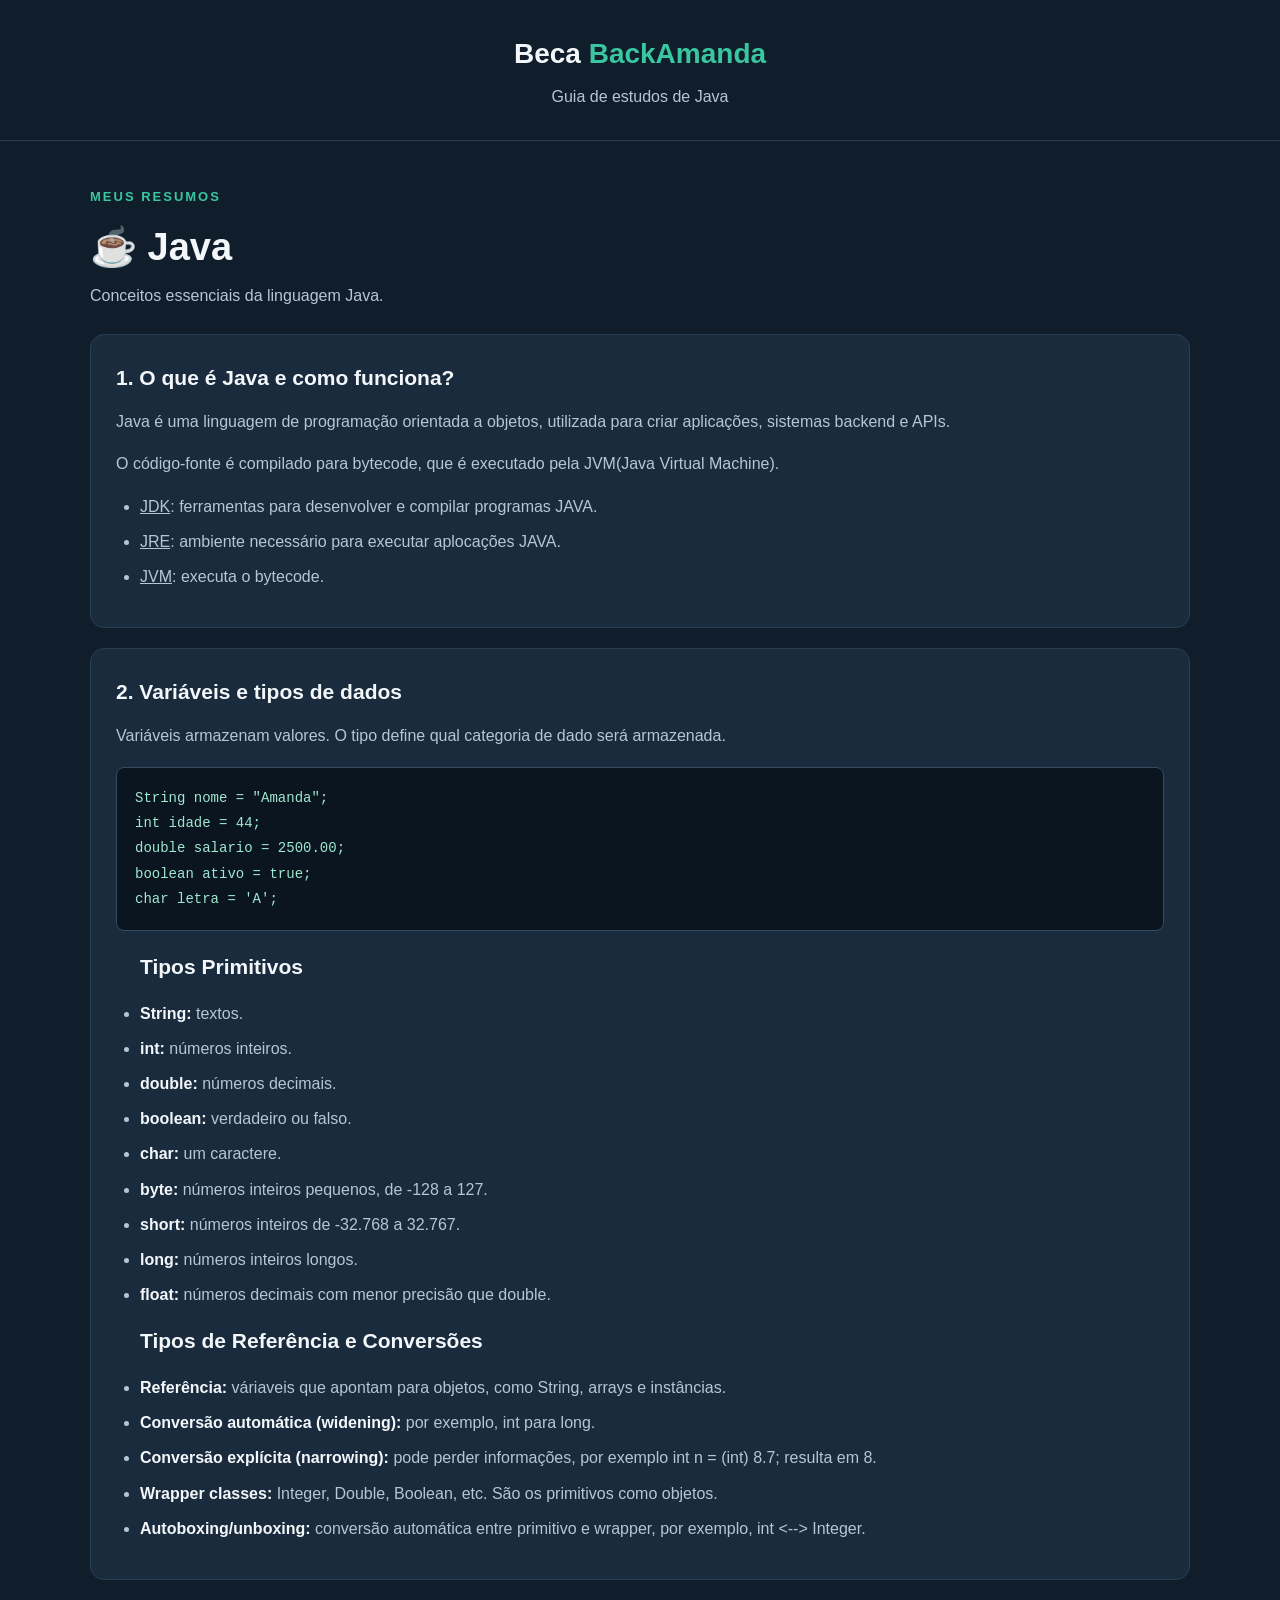
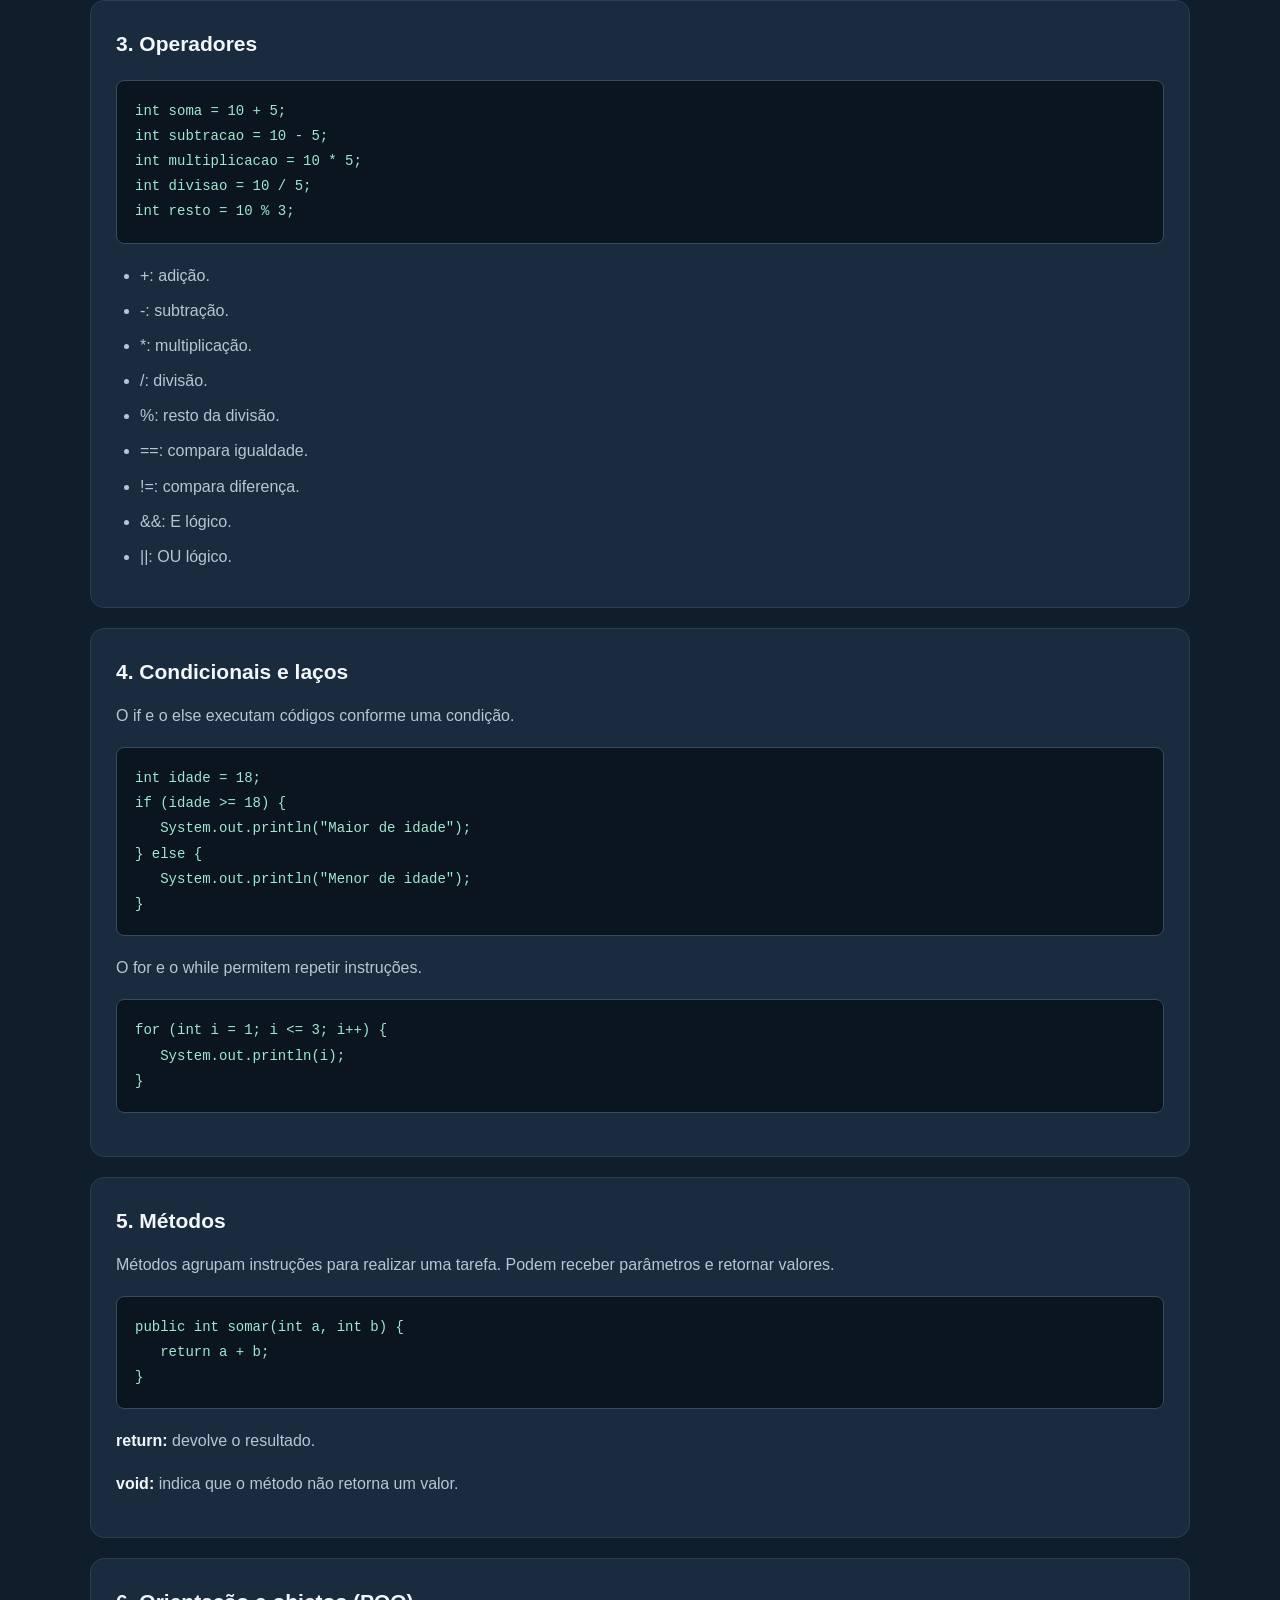
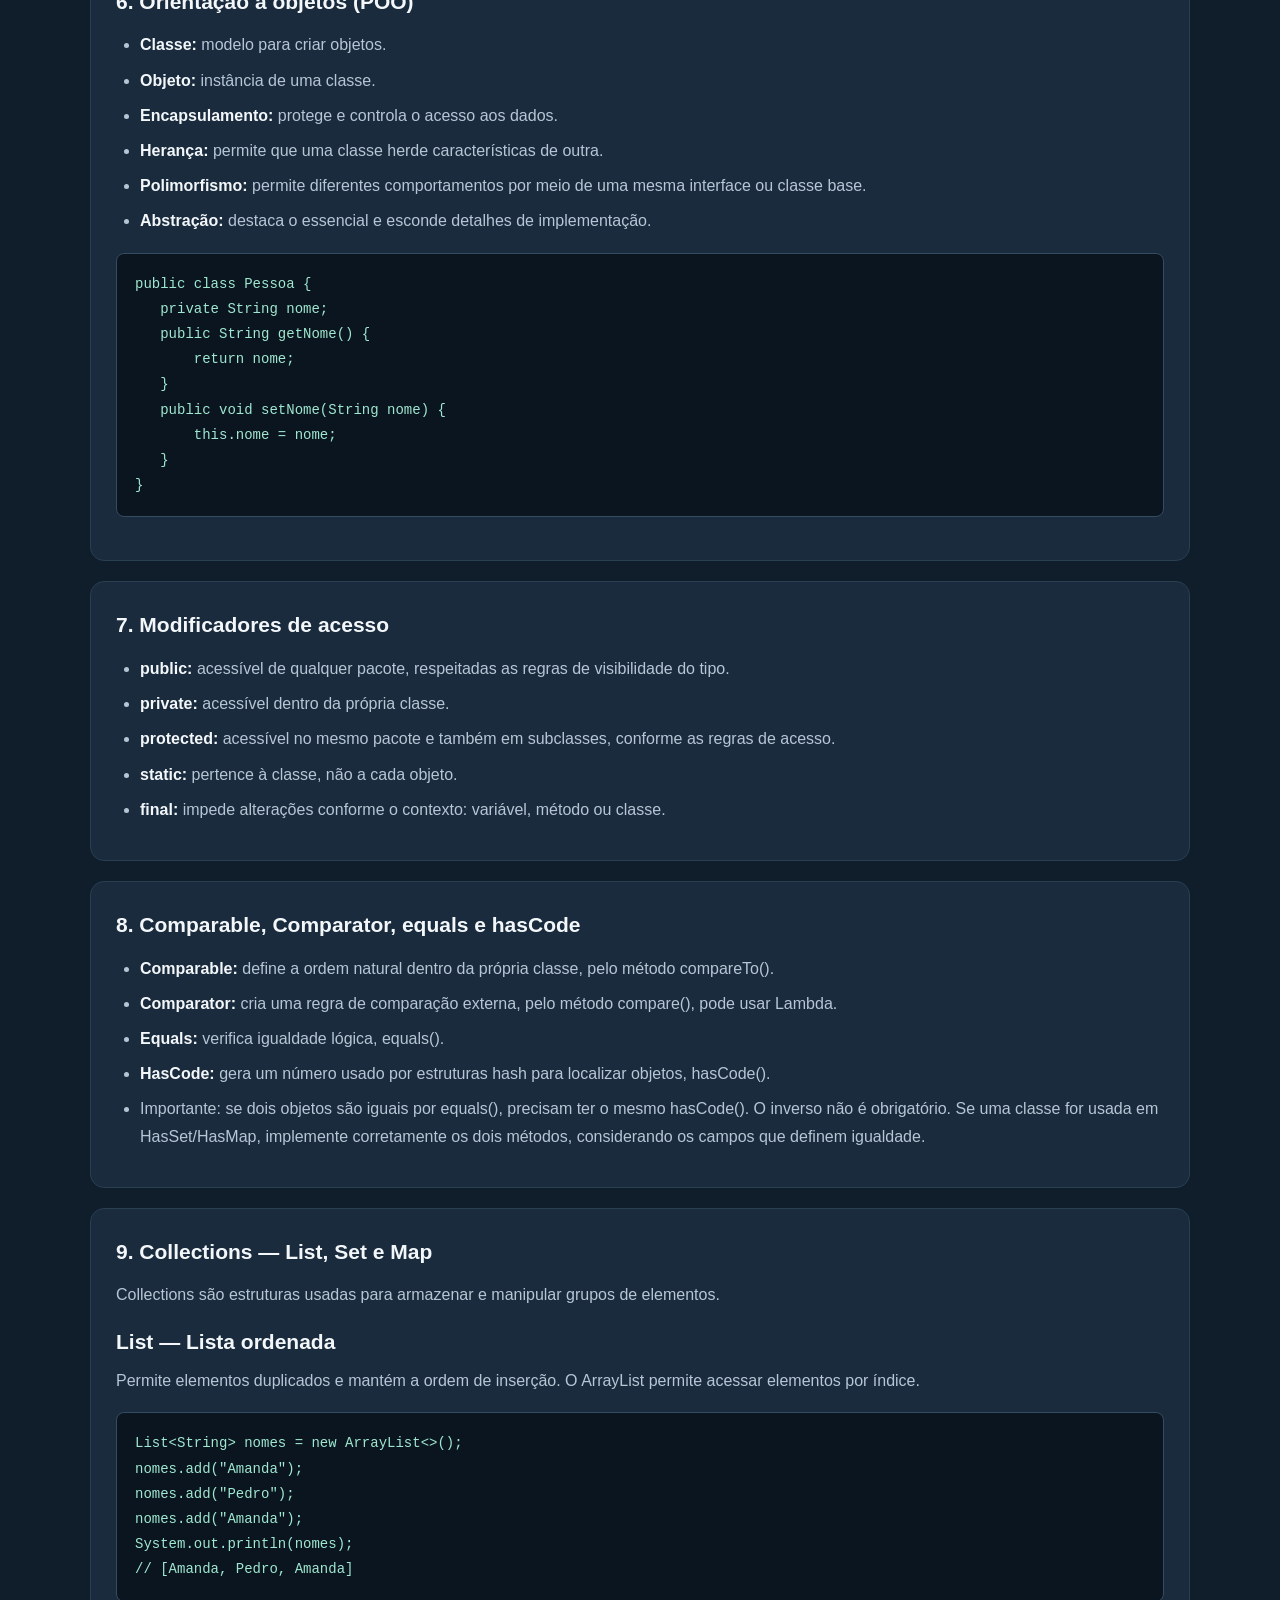
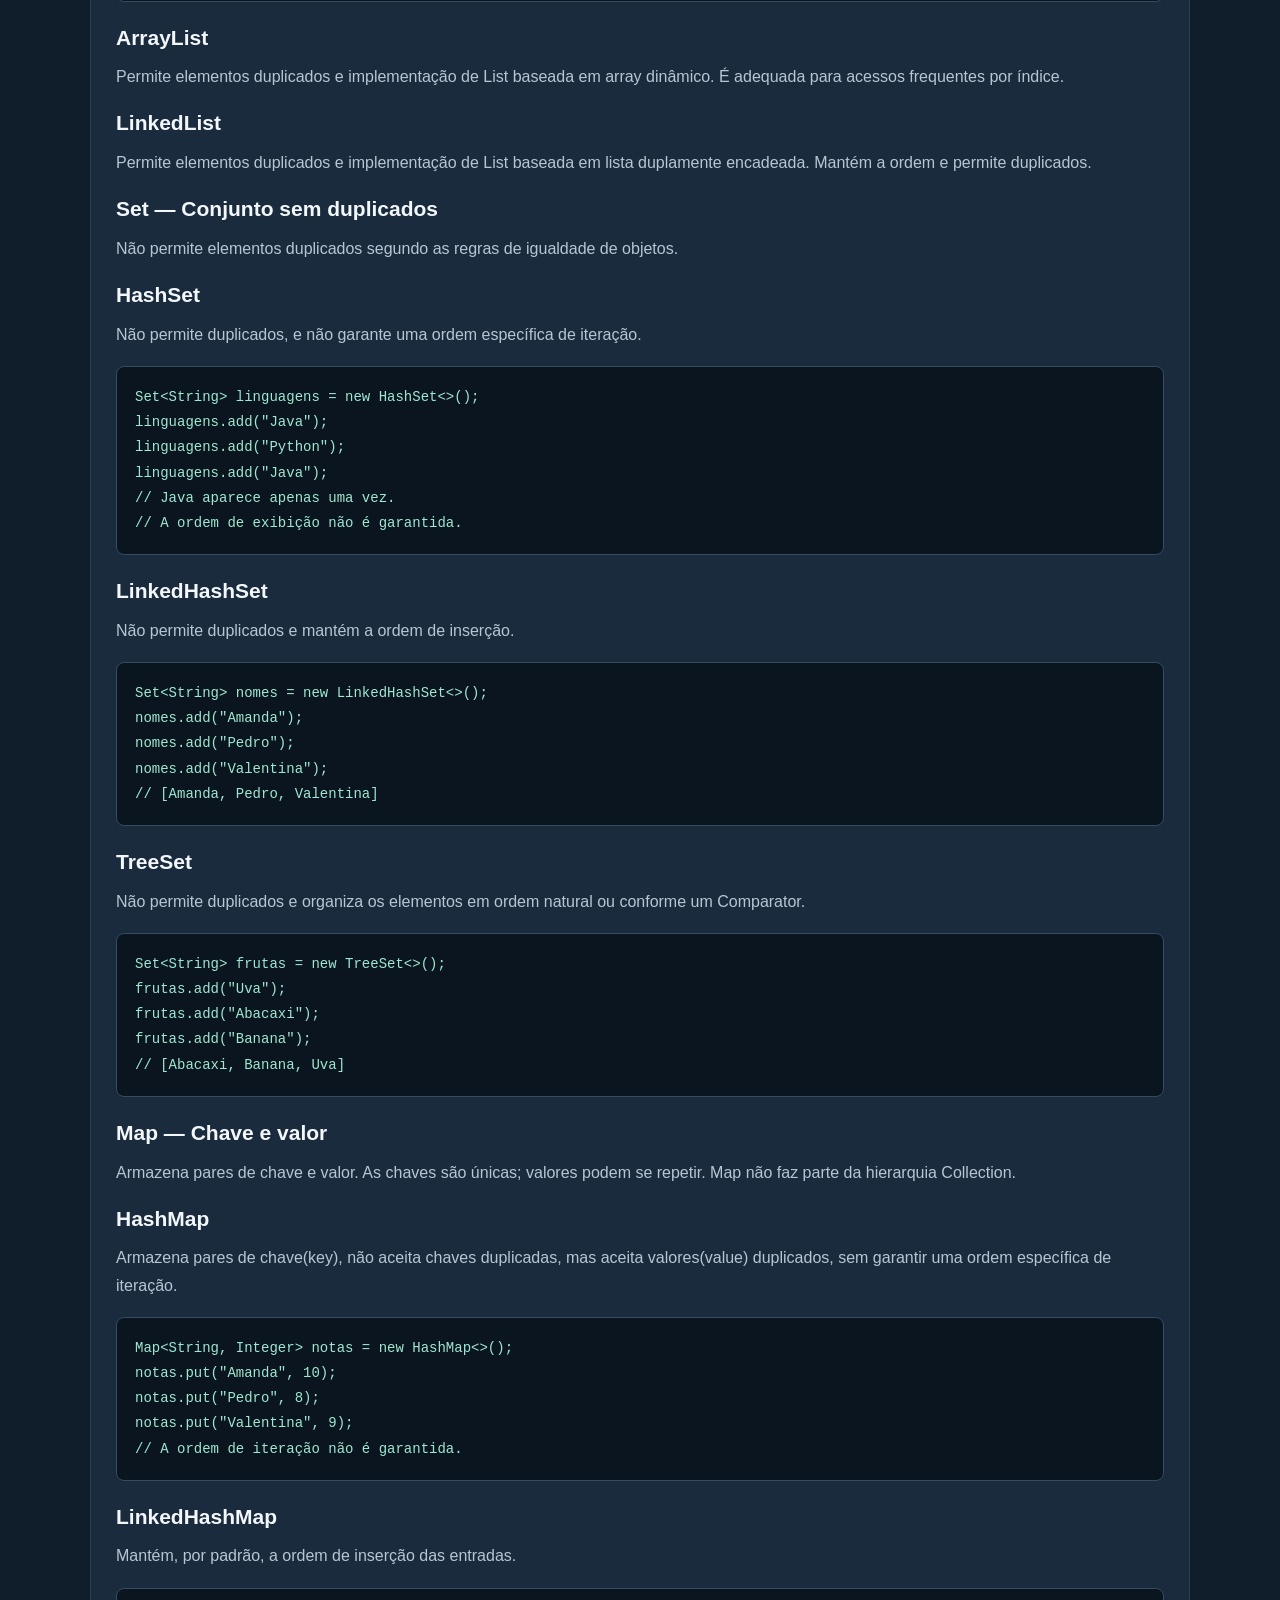
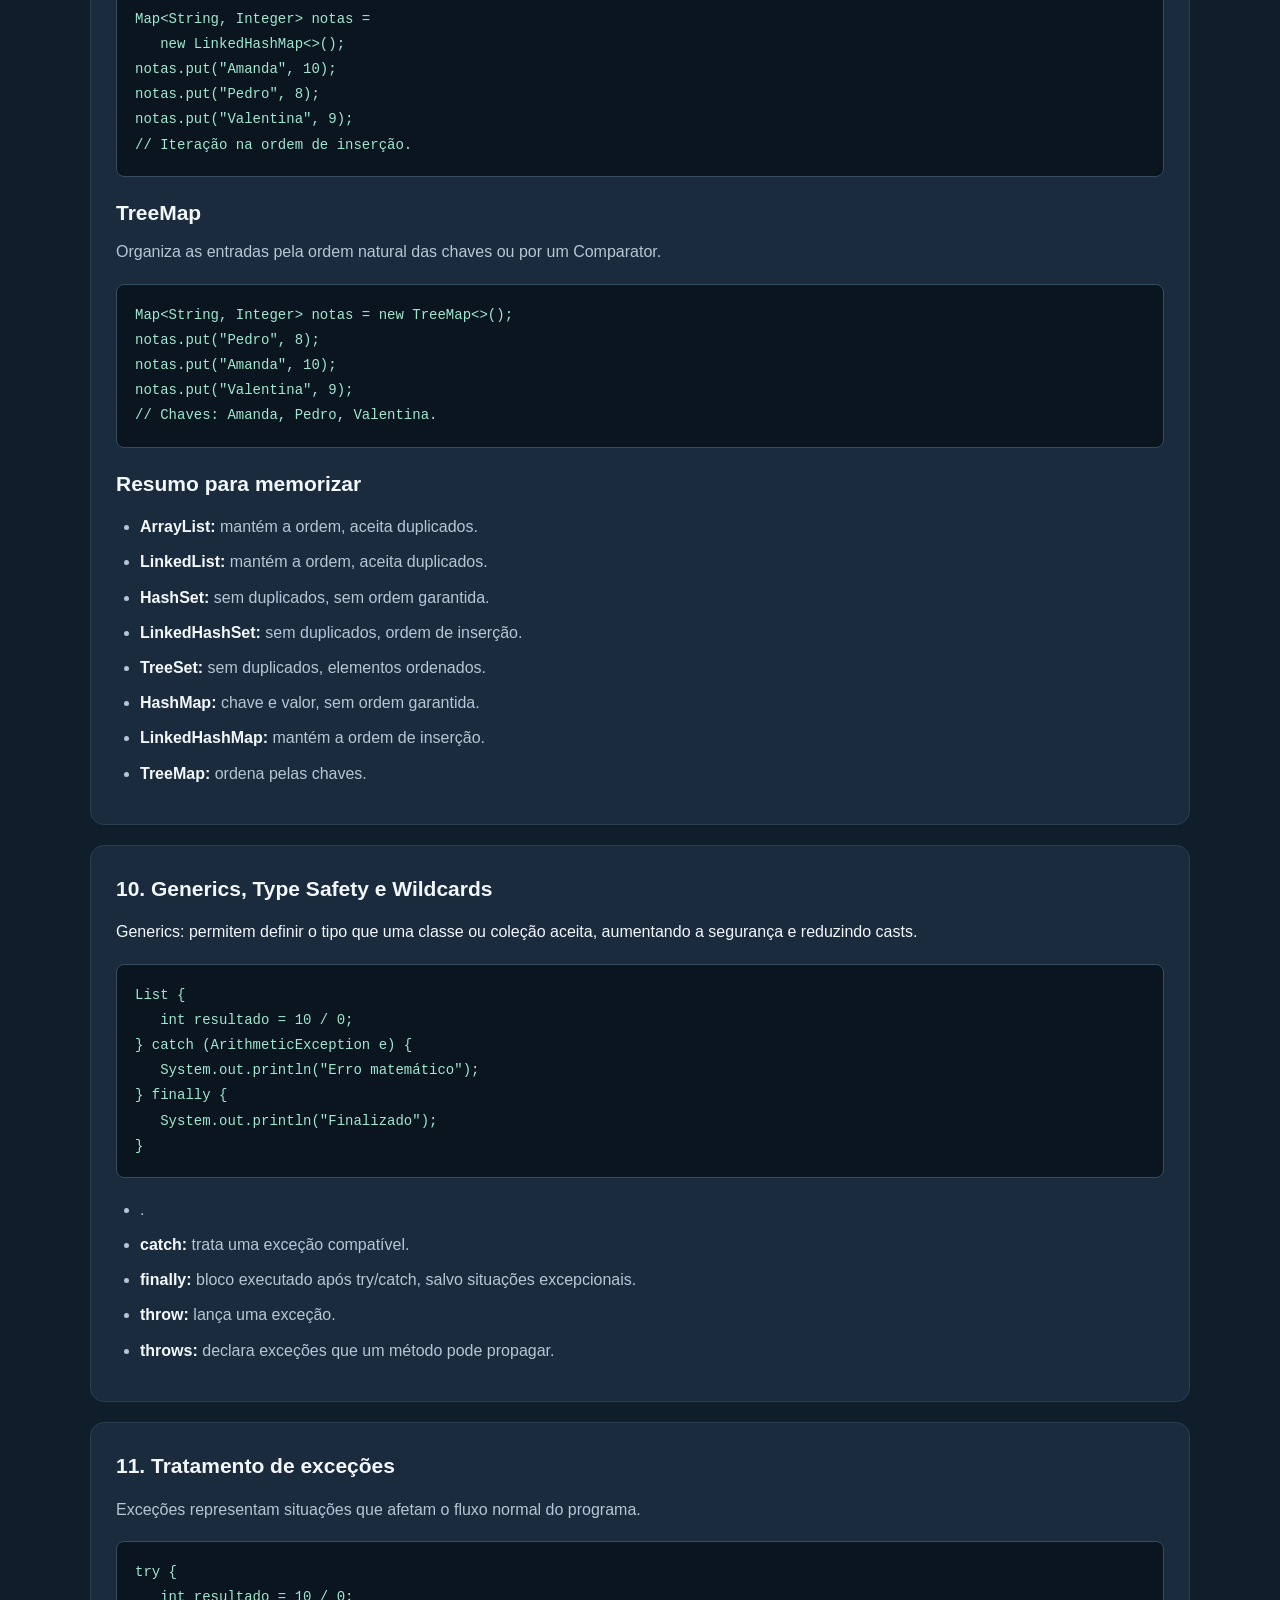
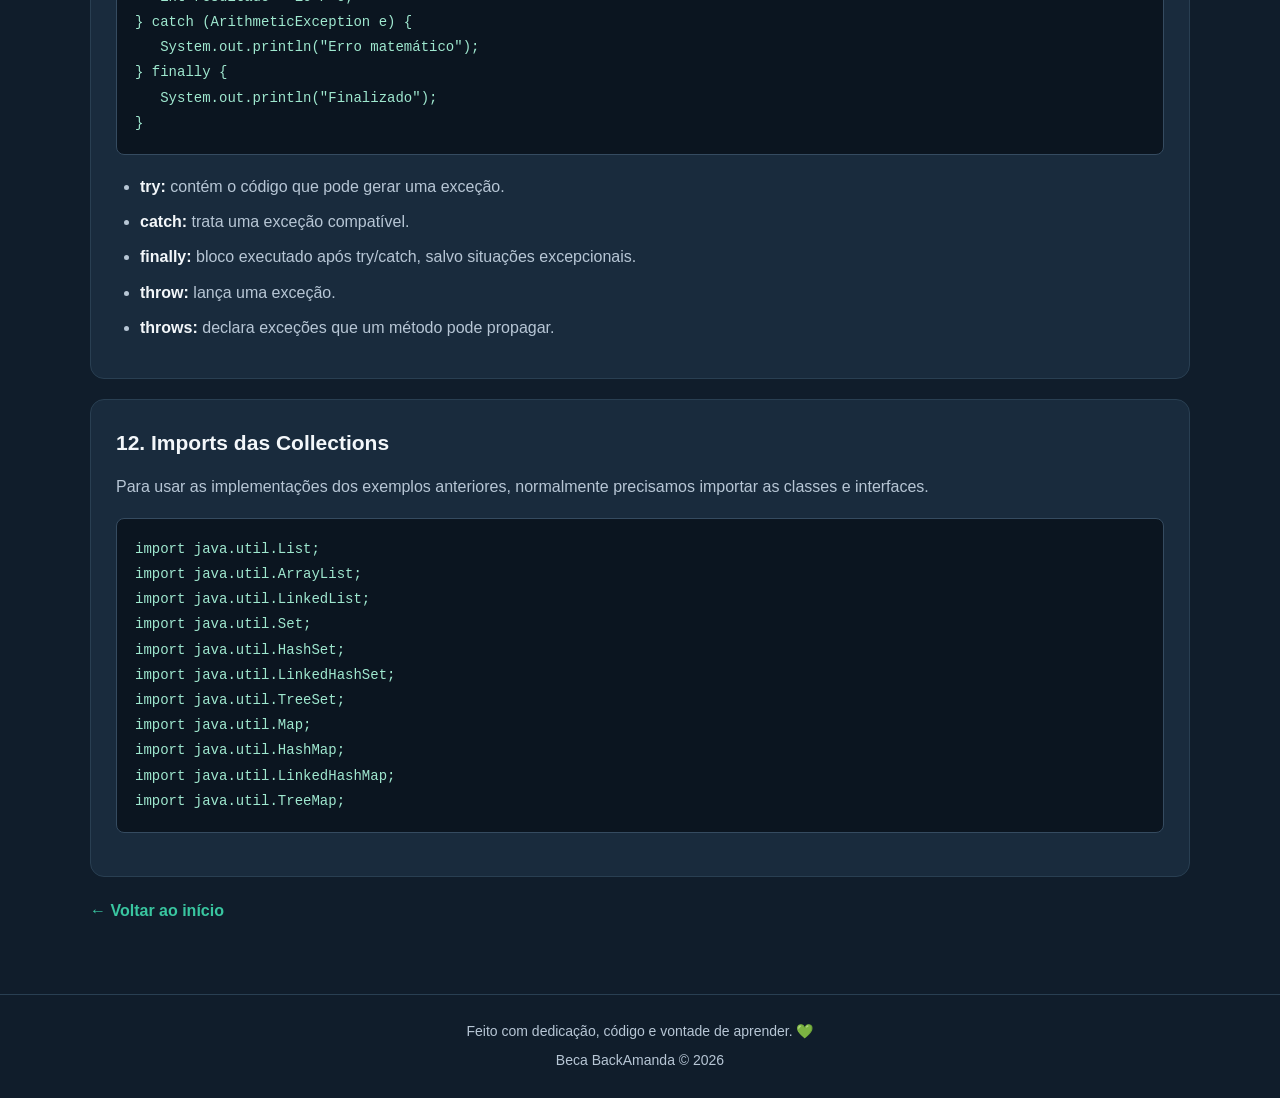
==== commit f0a1e384: "update java" ====
--- a/java.html
+++ b/java.html
@@ -19,7 +19,7 @@
     <p class="subtitulo">
         Conceitos essenciais da linguagem Java.
     </p>
-    <!-- 1. O QUE É JAVA -->
+
     <article class="cartao">
         <h2>1. O que é Java e como funciona?</h2>
         <p>
@@ -30,12 +30,12 @@
             executado pela JVM(Java Virtual Machine).
         </p>
         <ul>
-            <li>JDK: ferramentas para desenvolver e compilar programas JAVA.</li>
-            <li>JRE: ambiente necessário para executar aplocações JAVA.</li>
-            <li>JVM: executa o bytecode.</li>
-        </ul>
-    </article>
-    <!-- 2. VARIÁVEIS -->
+            <li><u>JDK</u>: ferramentas para desenvolver e compilar programas JAVA.</li>
+            <li><u>JRE</u>: ambiente necessário para executar aplocações JAVA.</li>
+            <li><u>JVM</u>: executa o bytecode.</li>
+        </ul>
+    </article>
+
     <article class="cartao">
         <h2>2. Variáveis e tipos de dados</h2>
         <p>
@@ -51,15 +51,15 @@
             <p>
             <h2>Tipos Primitivos</h2>
             </p>
-            <li>String: textos.</li>
-            <li>int: números inteiros.</li>
-            <li>double: números decimais.</li>
-            <li>boolean: verdadeiro ou falso.</li>
-            <li>char: um caractere.</li>
-            <li>byte: </li>
-            <li>short: </li>
-            <li>long: </li>
-            <li>float: </li>
+            <li><strong>String:</strong> textos.</li>
+            <li><strong>int:</strong> números inteiros.</li>
+            <li><strong>double:</strong> números decimais.</li>
+            <li><strong>boolean:</strong> verdadeiro ou falso.</li>
+            <li><strong>char:</strong> um caractere.</li>
+            <li><strong>byte:</strong> números inteiros pequenos, de -128 a 127.</li>
+            <li><strong>short:</strong> números inteiros de -32.768 a 32.767.</li>
+            <li><strong>long:</strong> números inteiros longos.</li>
+            <li><strong>float:</strong> números decimais com menor precisão que double.</li>
         </ul>
         <ul>
             <p>
@@ -76,7 +76,7 @@
             por exemplo, int <--> Integer.</li>
         </ul>
     </article>
-    <!-- 3. OPERADORES -->
+
     <article class="cartao">
         <h2>3. Operadores</h2>
         <pre><code>int soma = 10 + 5;
@@ -96,7 +96,7 @@
             <li>||: OU lógico.</li>
         </ul>
     </article>
-    <!-- 4. CONDICIONAIS E REPETIÇÃO -->
+
     <article class="cartao">
         <h2>4. Condicionais e laços</h2>
         <p>O if e o else executam códigos conforme uma condição.</p>
@@ -111,7 +111,7 @@
    System.out.println(i);
 }</code></pre>
     </article>
-    <!-- 5. MÉTODOS -->
+
     <article class="cartao">
         <h2>5. Métodos</h2>
         <p>
@@ -129,7 +129,7 @@
             retorna um valor.
         </p>
     </article>
-    <!-- 6. ORIENTAÇÃO A OBJETOS -->
+
     <article class="cartao">
         <h2>6. Orientação a objetos (POO)</h2>
         <ul>
@@ -167,7 +167,7 @@
    }
 }</code></pre>
     </article>
-    <!-- 7. MODIFICADORES -->
+
     <article class="cartao">
         <h2>7. Modificadores de acesso</h2>
         <ul>
@@ -191,9 +191,28 @@
             </li>
         </ul>
     </article>
-    <!-- 8. COLLECTIONS -->
-    <article class="cartao">
-        <h2>8. Collections — List, Set e Map</h2>
+
+    <article class="cartao">
+        <h2>8. Comparable, Comparator, equals e hasCode</h2>
+        <ul>
+            <li><strong>Comparable:</strong> define a ordem natural dentro da própria classe,
+                pelo método compareTo().
+            </li>
+            <li><strong>Comparator:</strong> cria uma regra de comparação externa, pelo método compare(), pode usar Lambda.
+            </li>
+            <li><strong>Equals:</strong> verifica igualdade lógica, equals().
+            </li>
+            <li><strong>HasCode:</strong> gera um número usado por estruturas hash para localizar objetos, hasCode().
+            </li>
+            <li>Importante: se dois objetos são iguais por equals(), precisam ter o mesmo hasCode().
+                O inverso não é obrigatório. Se uma classe for usada em HasSet/HasMap, implemente corretamente os dois métodos,
+                considerando os campos que definem igualdade.</li>
+        </ul>
+    </article>
+
+
+    <article class="cartao">
+        <h2>9. Collections — List, Set e Map</h2>
         <p>
             Collections são estruturas usadas para armazenar
             e manipular grupos de elementos.
@@ -302,9 +321,31 @@
             <li><strong>TreeMap:</strong> ordena pelas chaves.</li>
         </ul>
     </article>
-    <!-- 9. EXCEÇÕES -->
-    <article class="cartao">
-        <h2>9. Tratamento de exceções</h2>
+
+    <article class="cartao">
+        <h2>10. Generics, Type Safety e Wildcards</h2>
+        <lu>
+            Generics: permitem definir o tipo que uma classe ou coleção aceita, aumentando a segurança e reduzindo casts.
+
+        </lu>
+        <pre><code>List<String> {
+   int resultado = 10 / 0;
+} catch (ArithmeticException e) {
+   System.out.println("Erro matemático");
+} finally {
+   System.out.println("Finalizado");
+}</code></pre>
+        <ul>
+            <li><strong><T></T></strong> .</li>
+            <li><strong>catch:</strong> trata uma exceção compatível.</li>
+            <li><strong>finally:</strong> bloco executado após try/catch, salvo situações excepcionais.</li>
+            <li><strong>throw:</strong> lança uma exceção.</li>
+            <li><strong>throws:</strong> declara exceções que um método pode propagar.</li>
+        </ul>
+    </article>
+
+    <article class="cartao">
+        <h2>11. Tratamento de exceções</h2>
         <p>
             Exceções representam situações que afetam
             o fluxo normal do programa.
@@ -317,16 +358,16 @@
    System.out.println("Finalizado");
 }</code></pre>
         <ul>
-            <li>try: contém o código que pode gerar uma exceção.</li>
-            <li>catch: trata uma exceção compatível.</li>
-            <li>finally: bloco executado após try/catch, salvo situações excepcionais.</li>
-            <li>throw: lança uma exceção.</li>
-            <li>throws: declara exceções que um método pode propagar.</li>
-        </ul>
-    </article>
-    <!-- IMPORTS PARA OS EXEMPLOS DE COLLECTIONS -->
-    <article class="cartao">
-        <h2>10. Imports das Collections</h2>
+            <li><strong>try:</strong> contém o código que pode gerar uma exceção.</li>
+            <li><strong>catch:</strong> trata uma exceção compatível.</li>
+            <li><strong>finally:</strong> bloco executado após try/catch, salvo situações excepcionais.</li>
+            <li><strong>throw:</strong> lança uma exceção.</li>
+            <li><strong>throws:</strong> declara exceções que um método pode propagar.</li>
+        </ul>
+    </article>
+
+        <article class="cartao">
+        <h2>12. Imports das Collections</h2>
         <p>
             Para usar as implementações dos exemplos anteriores,
             normalmente precisamos importar as classes e interfaces.
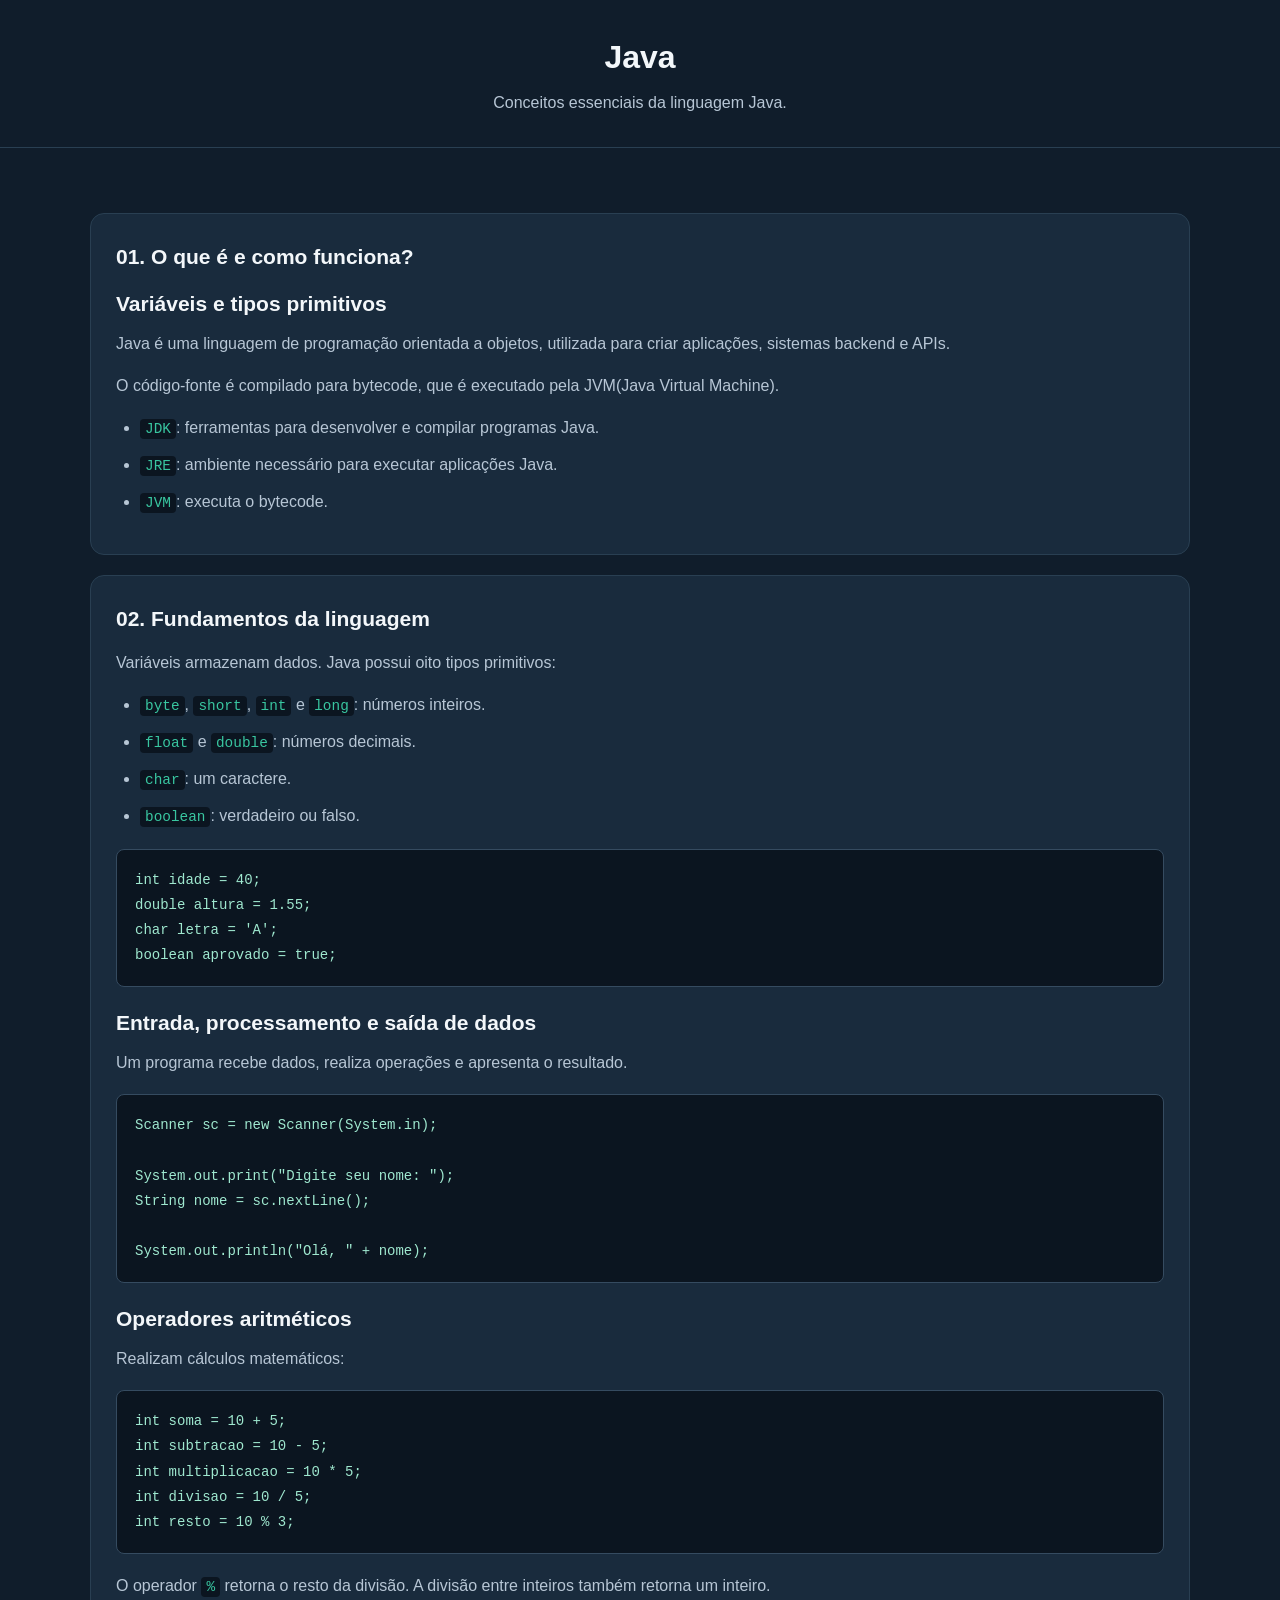
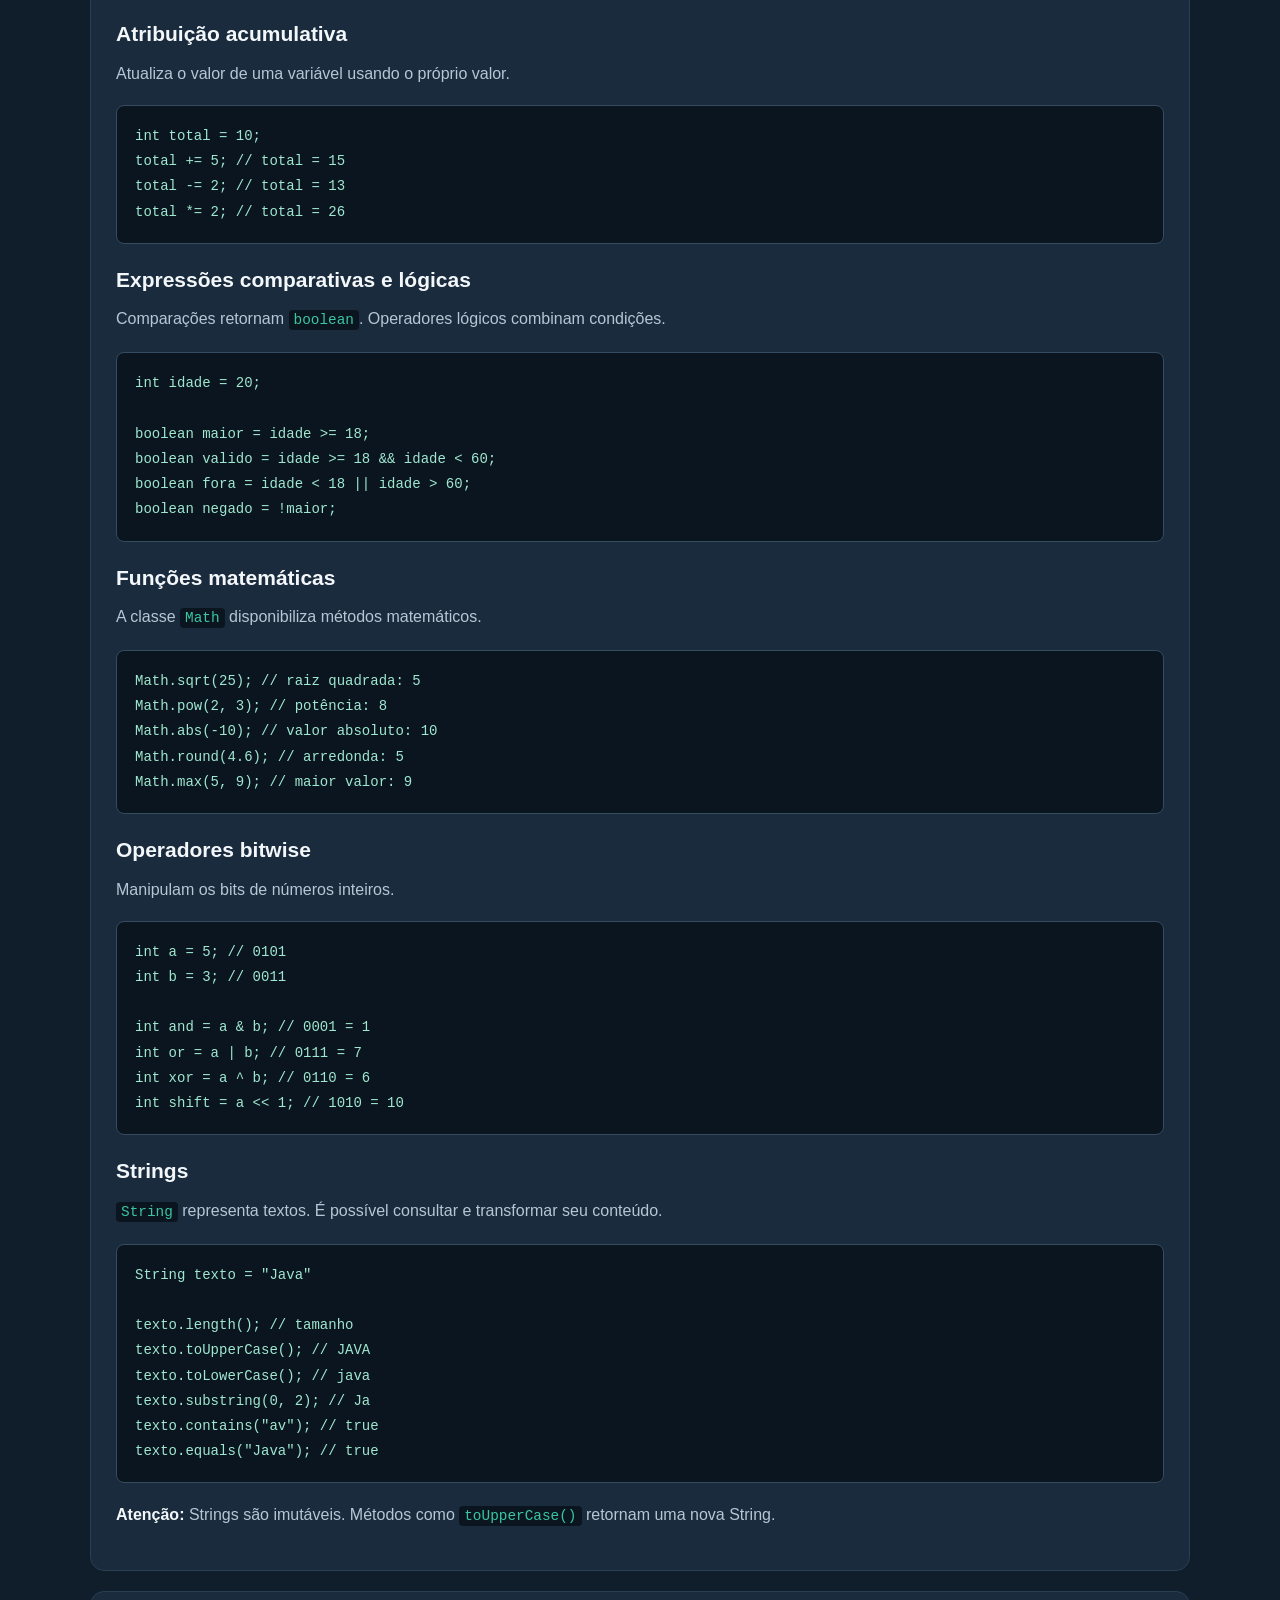
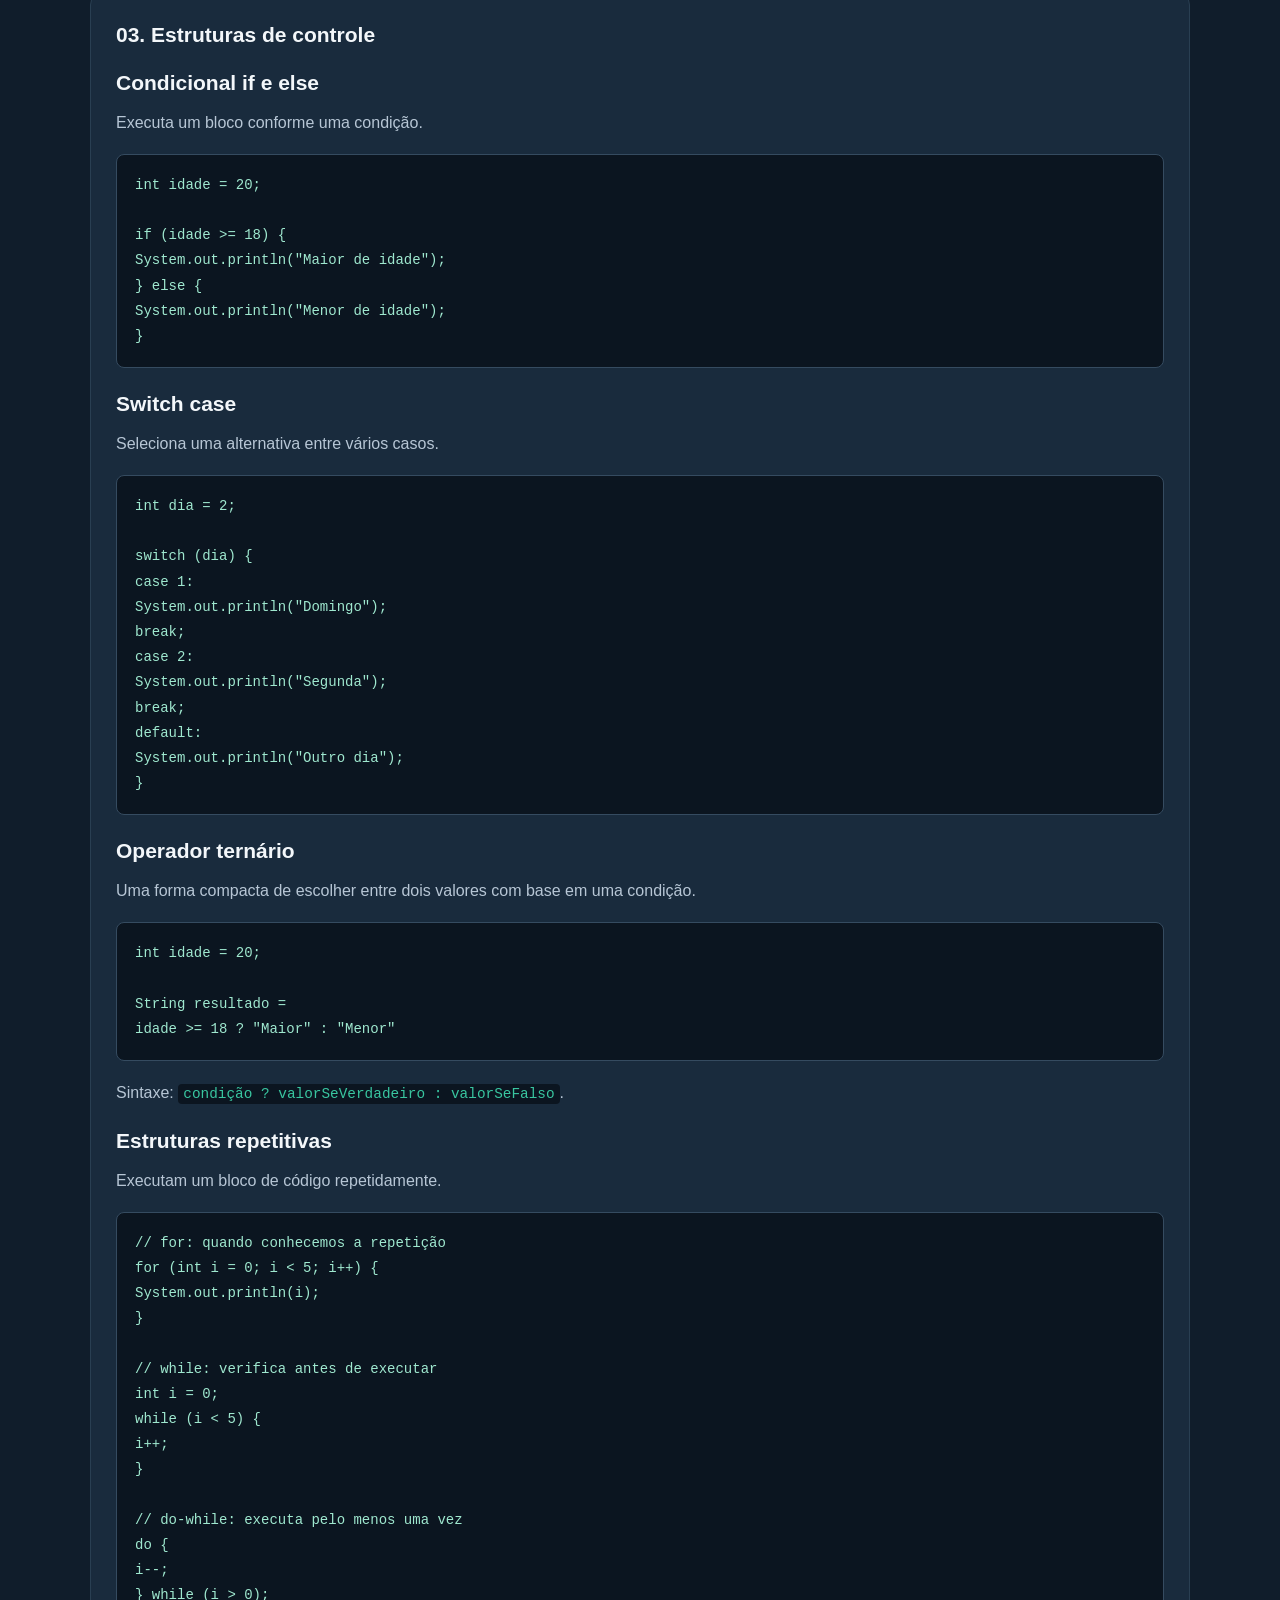
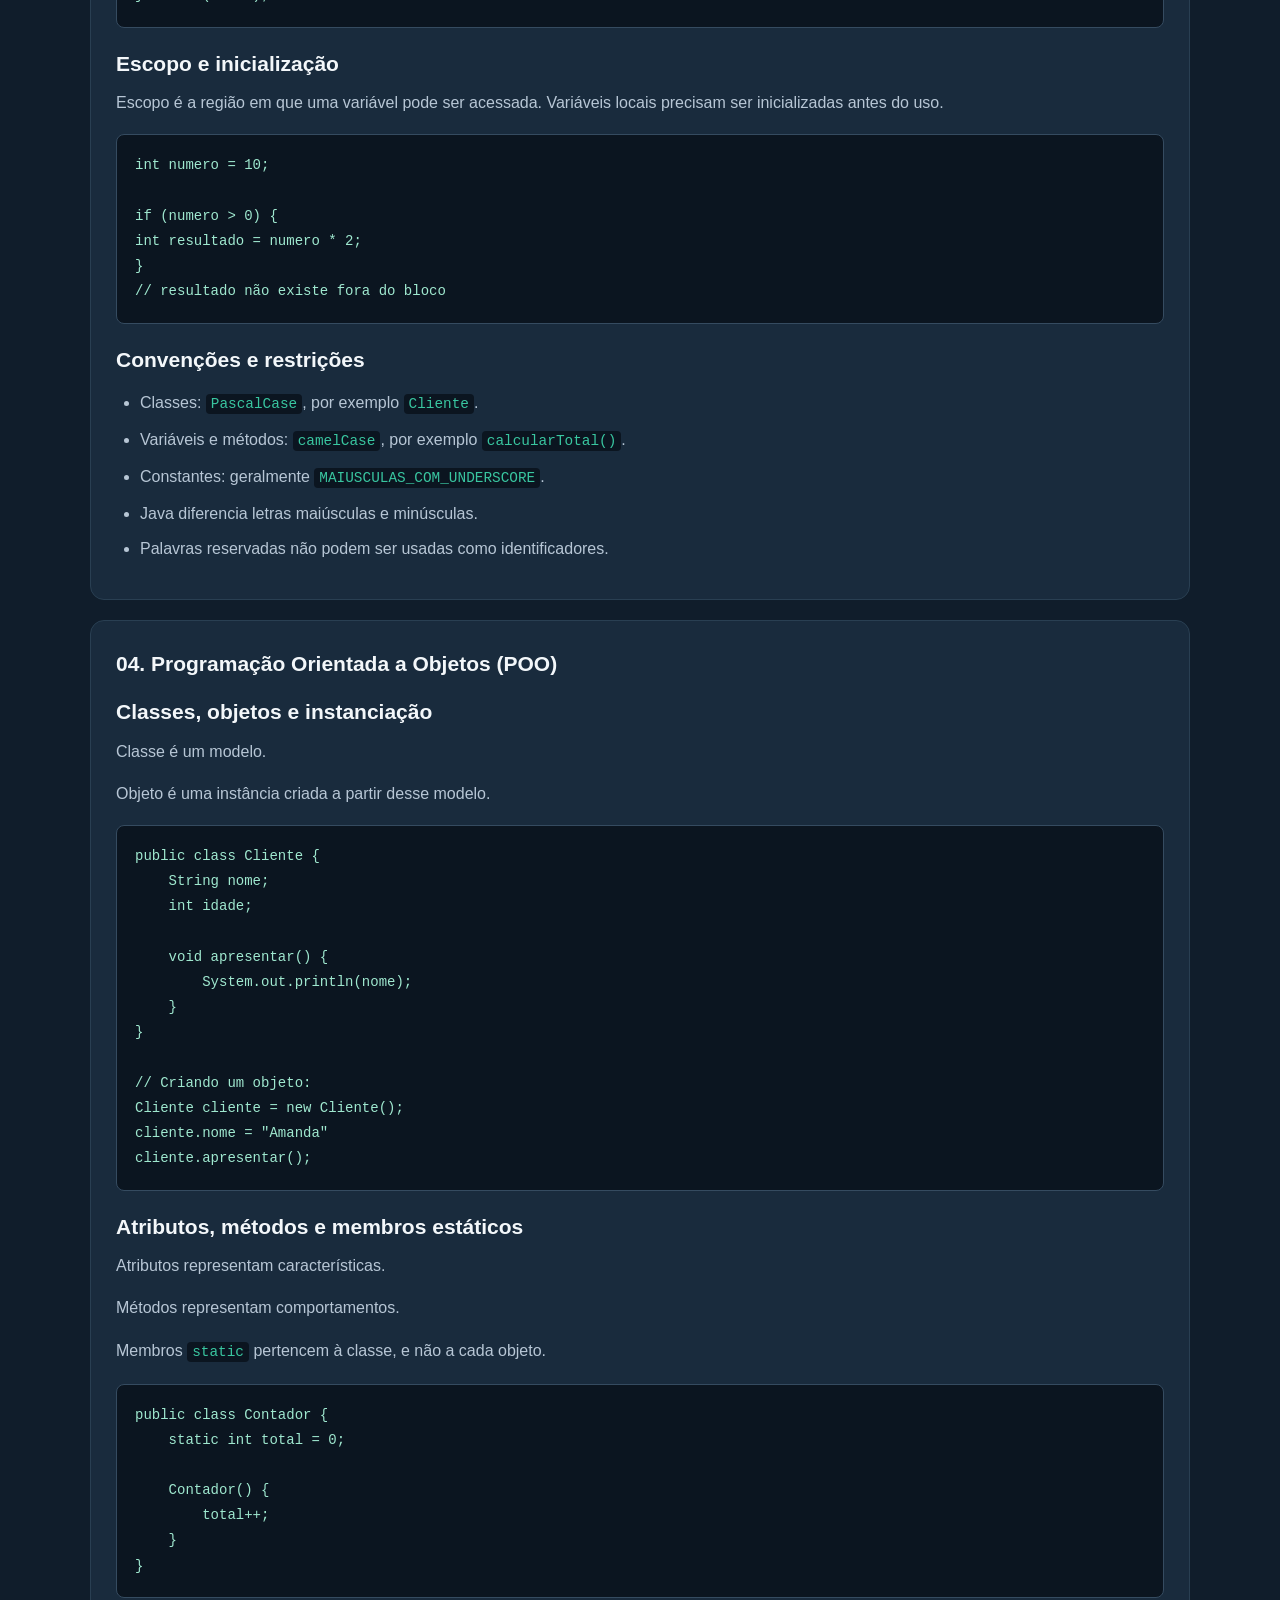
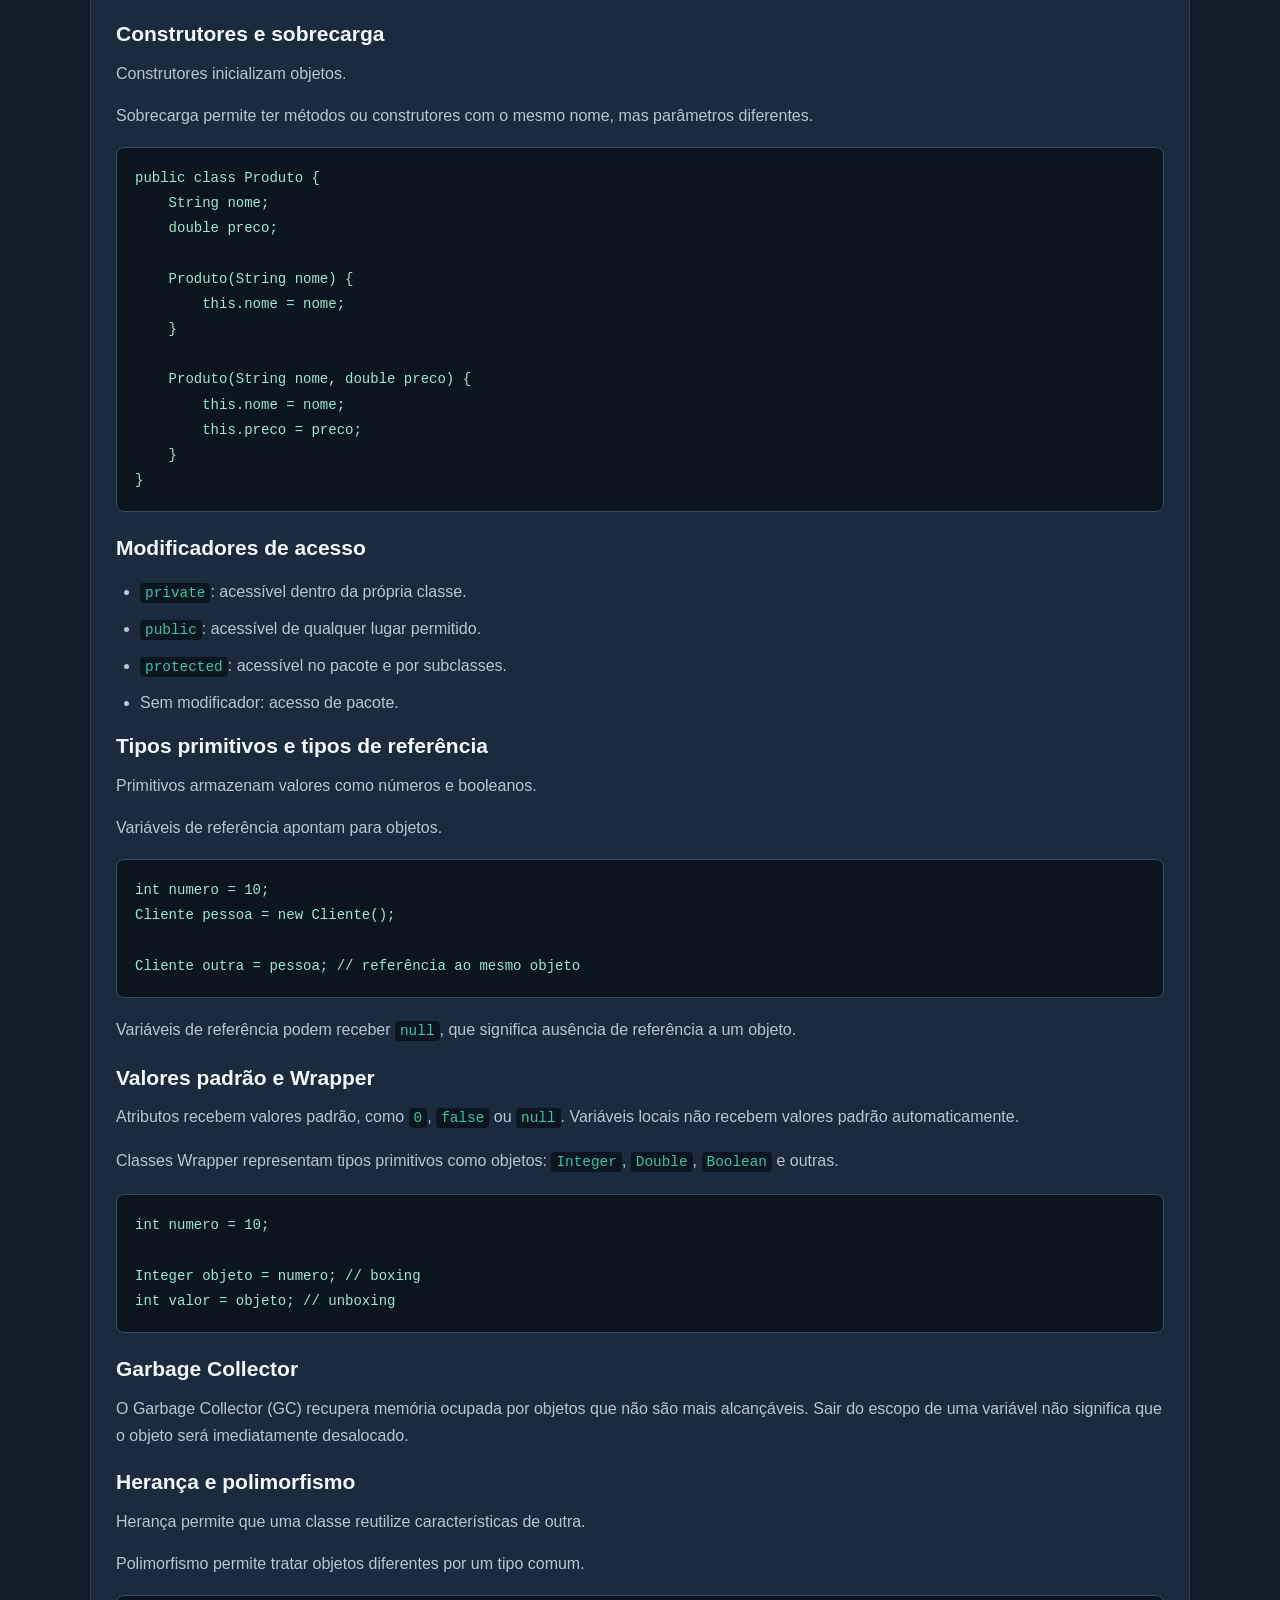
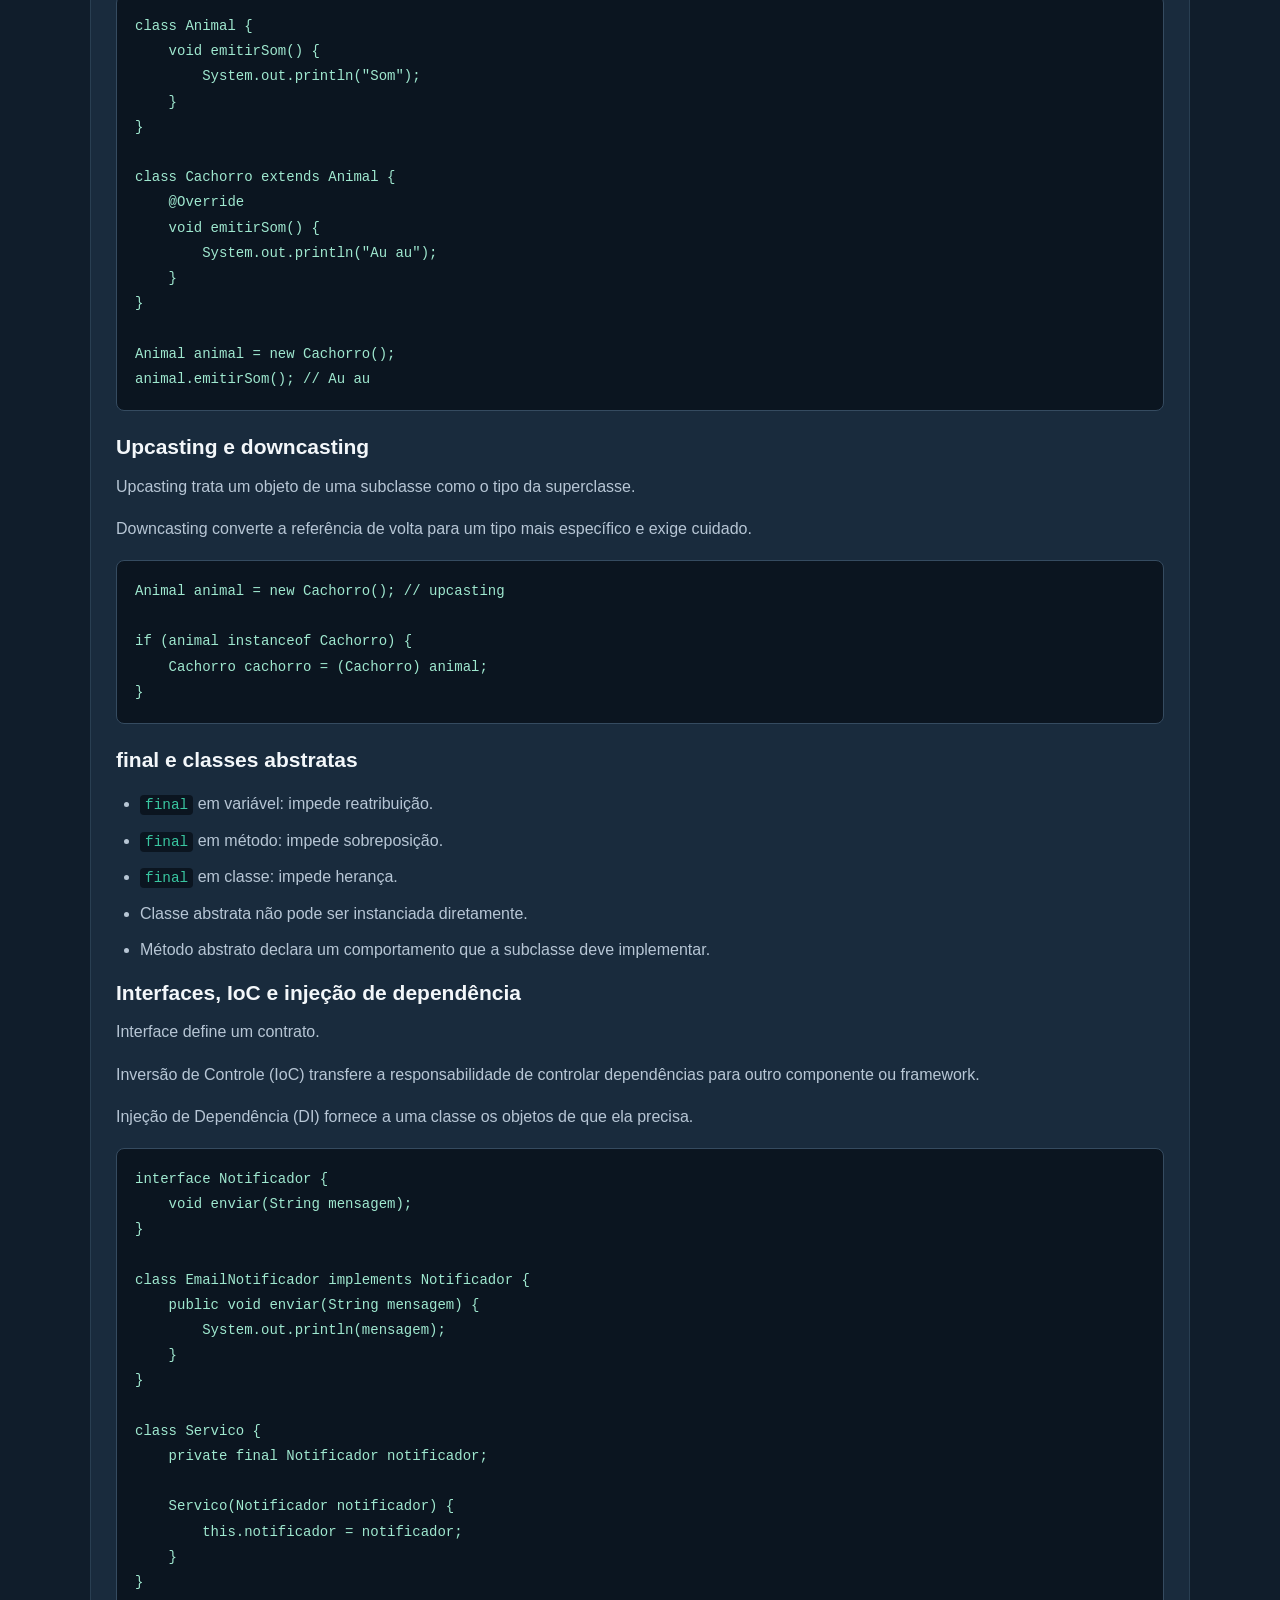
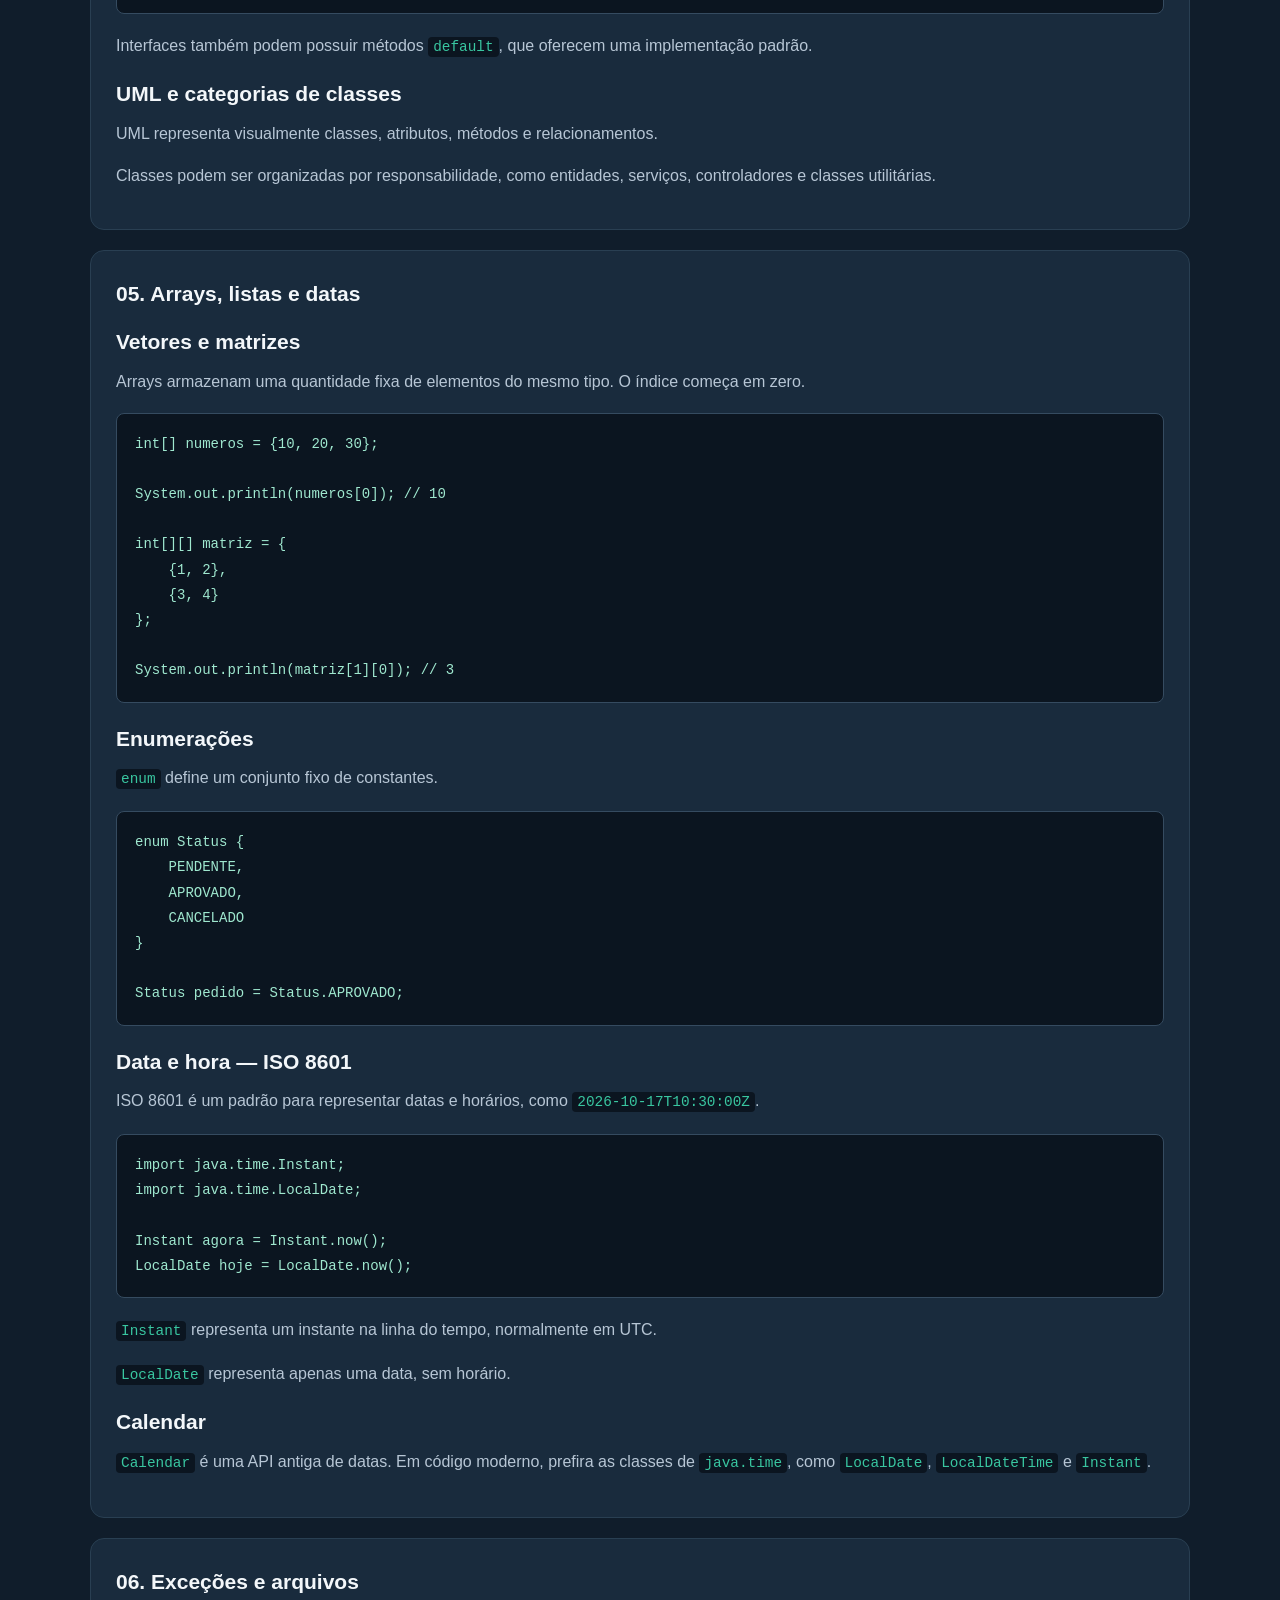
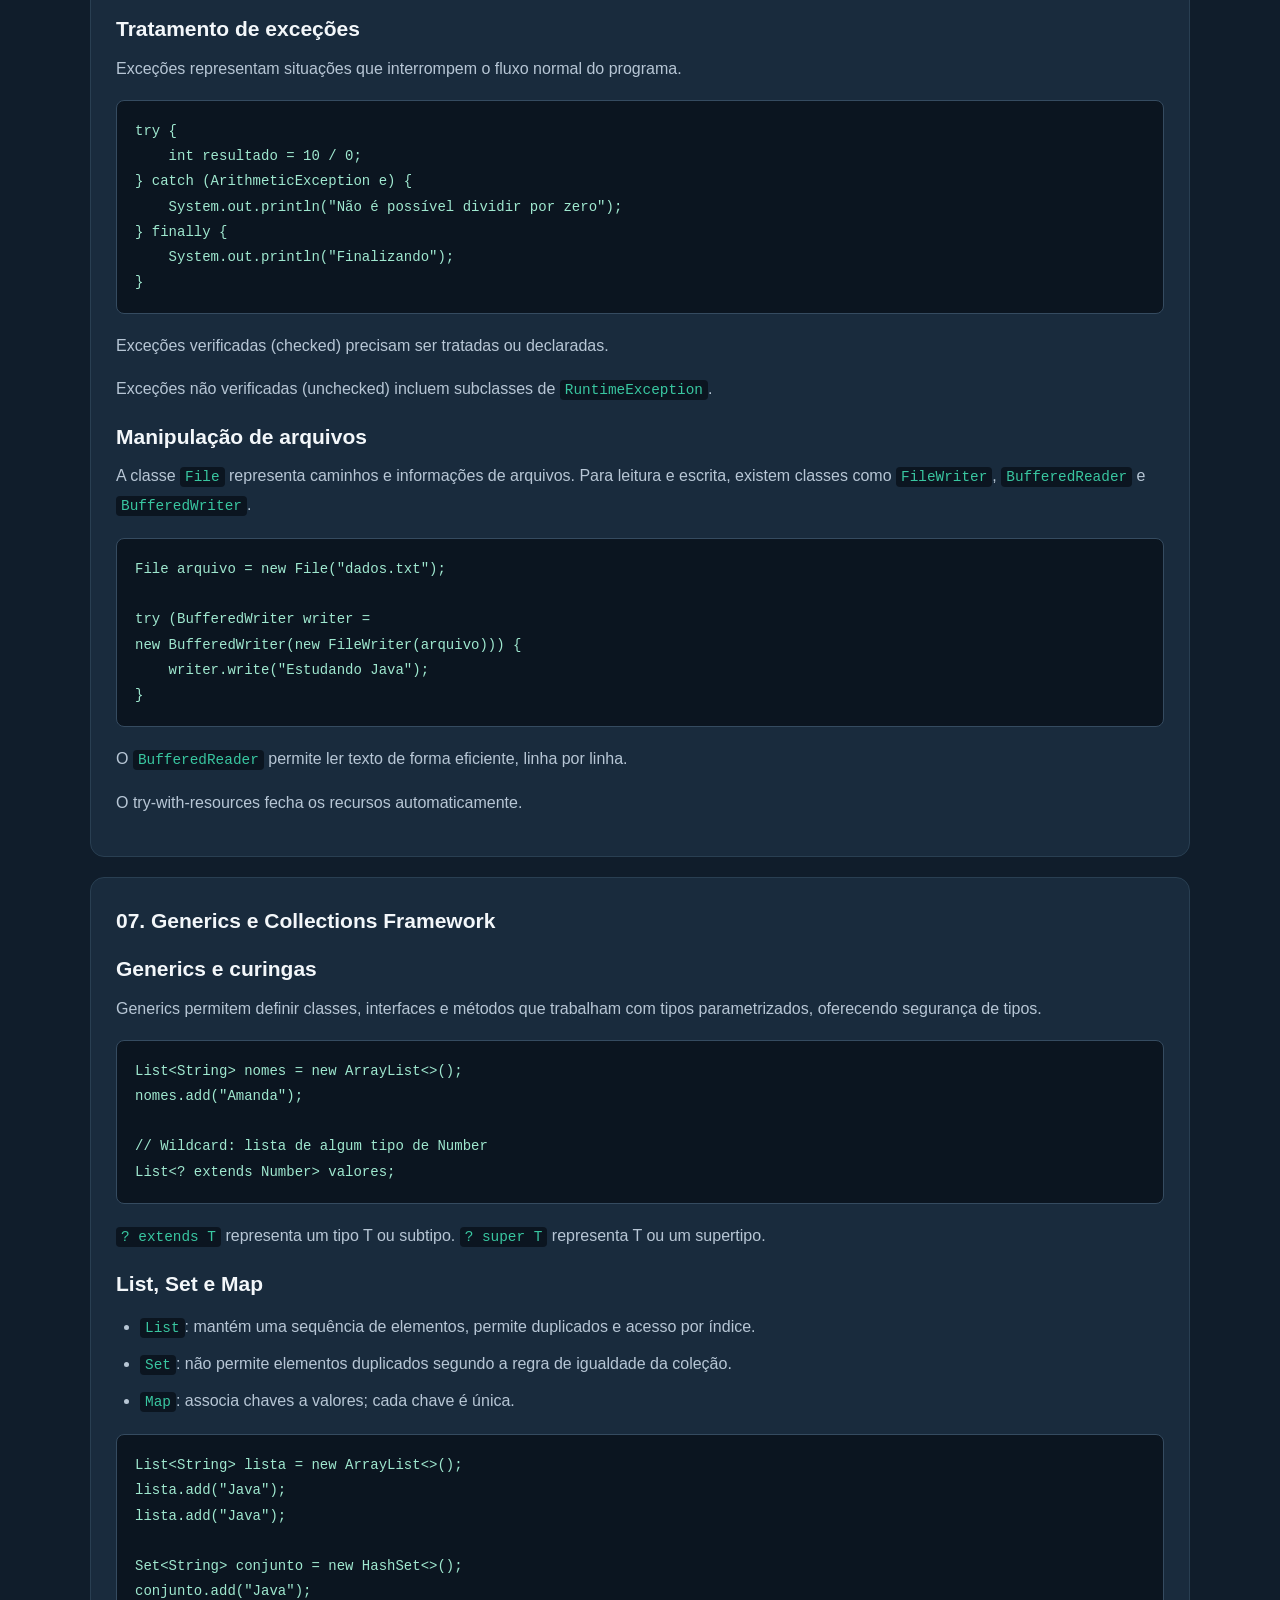
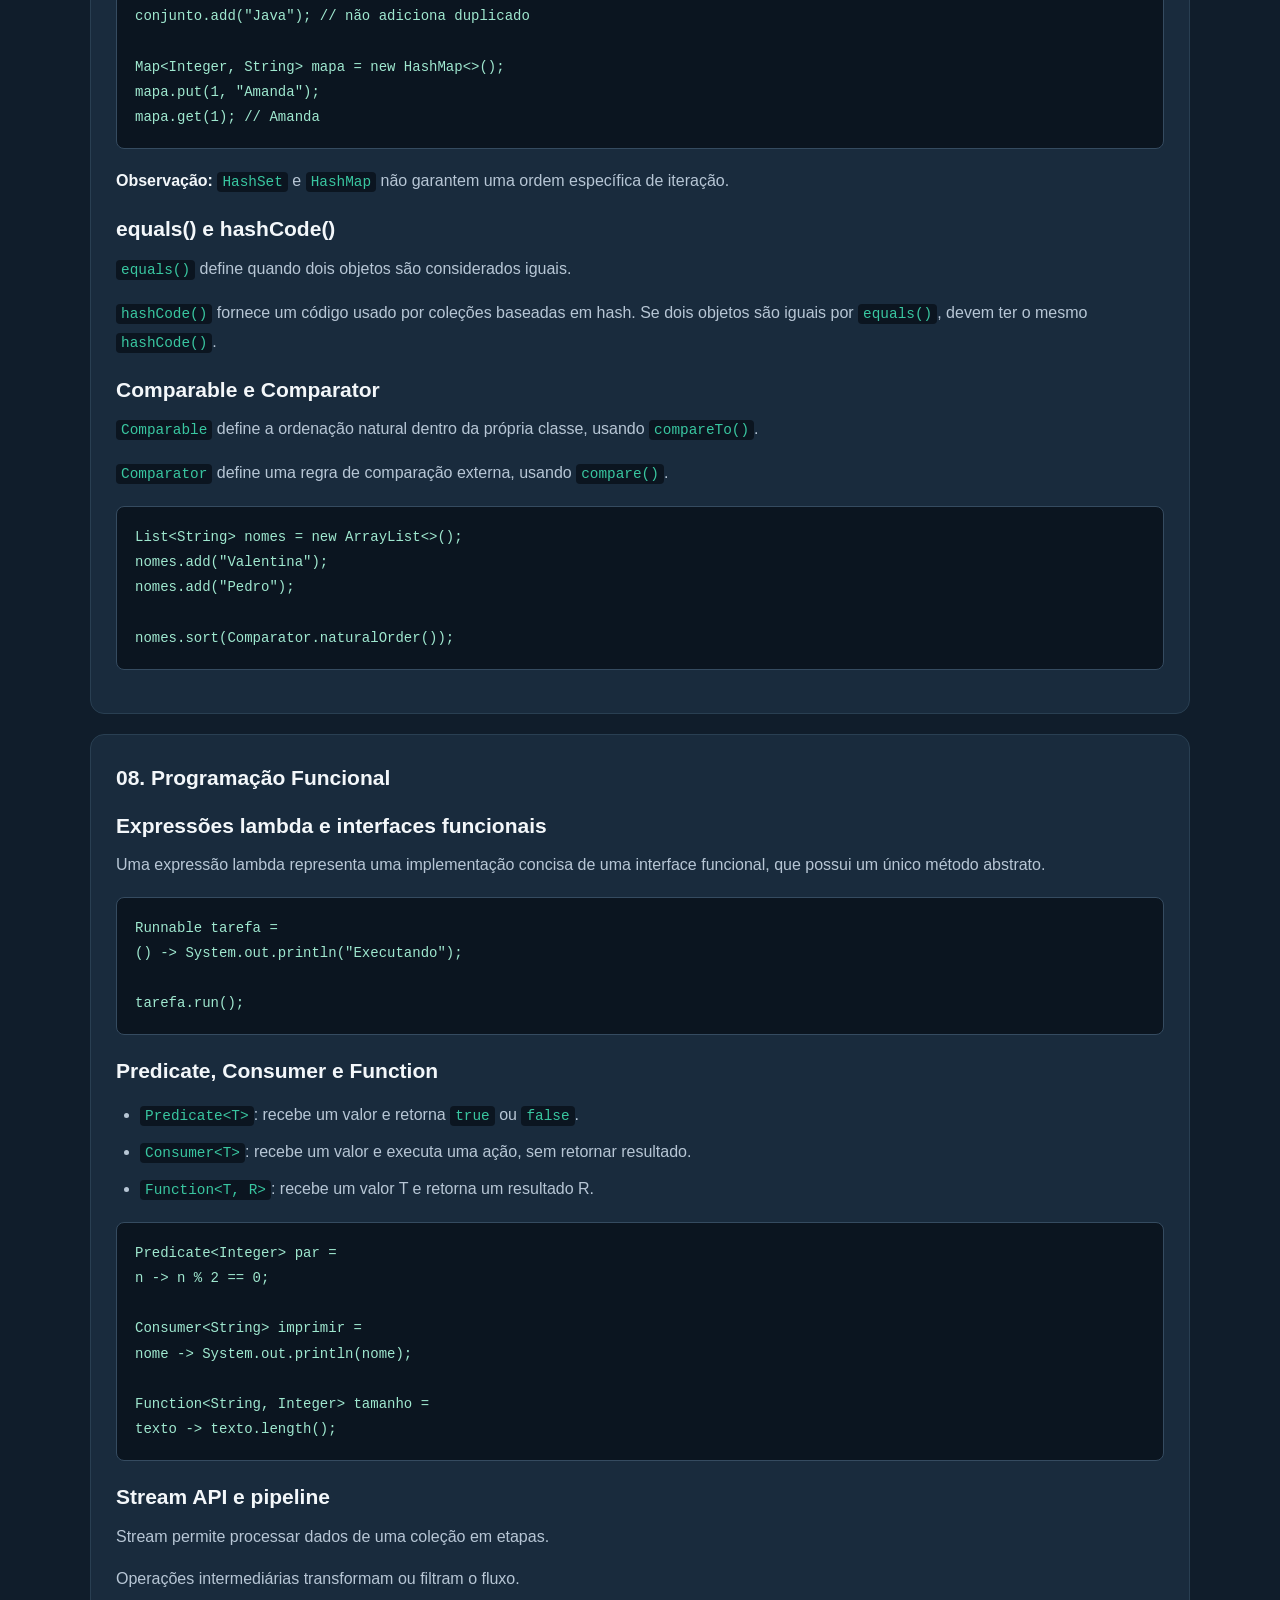
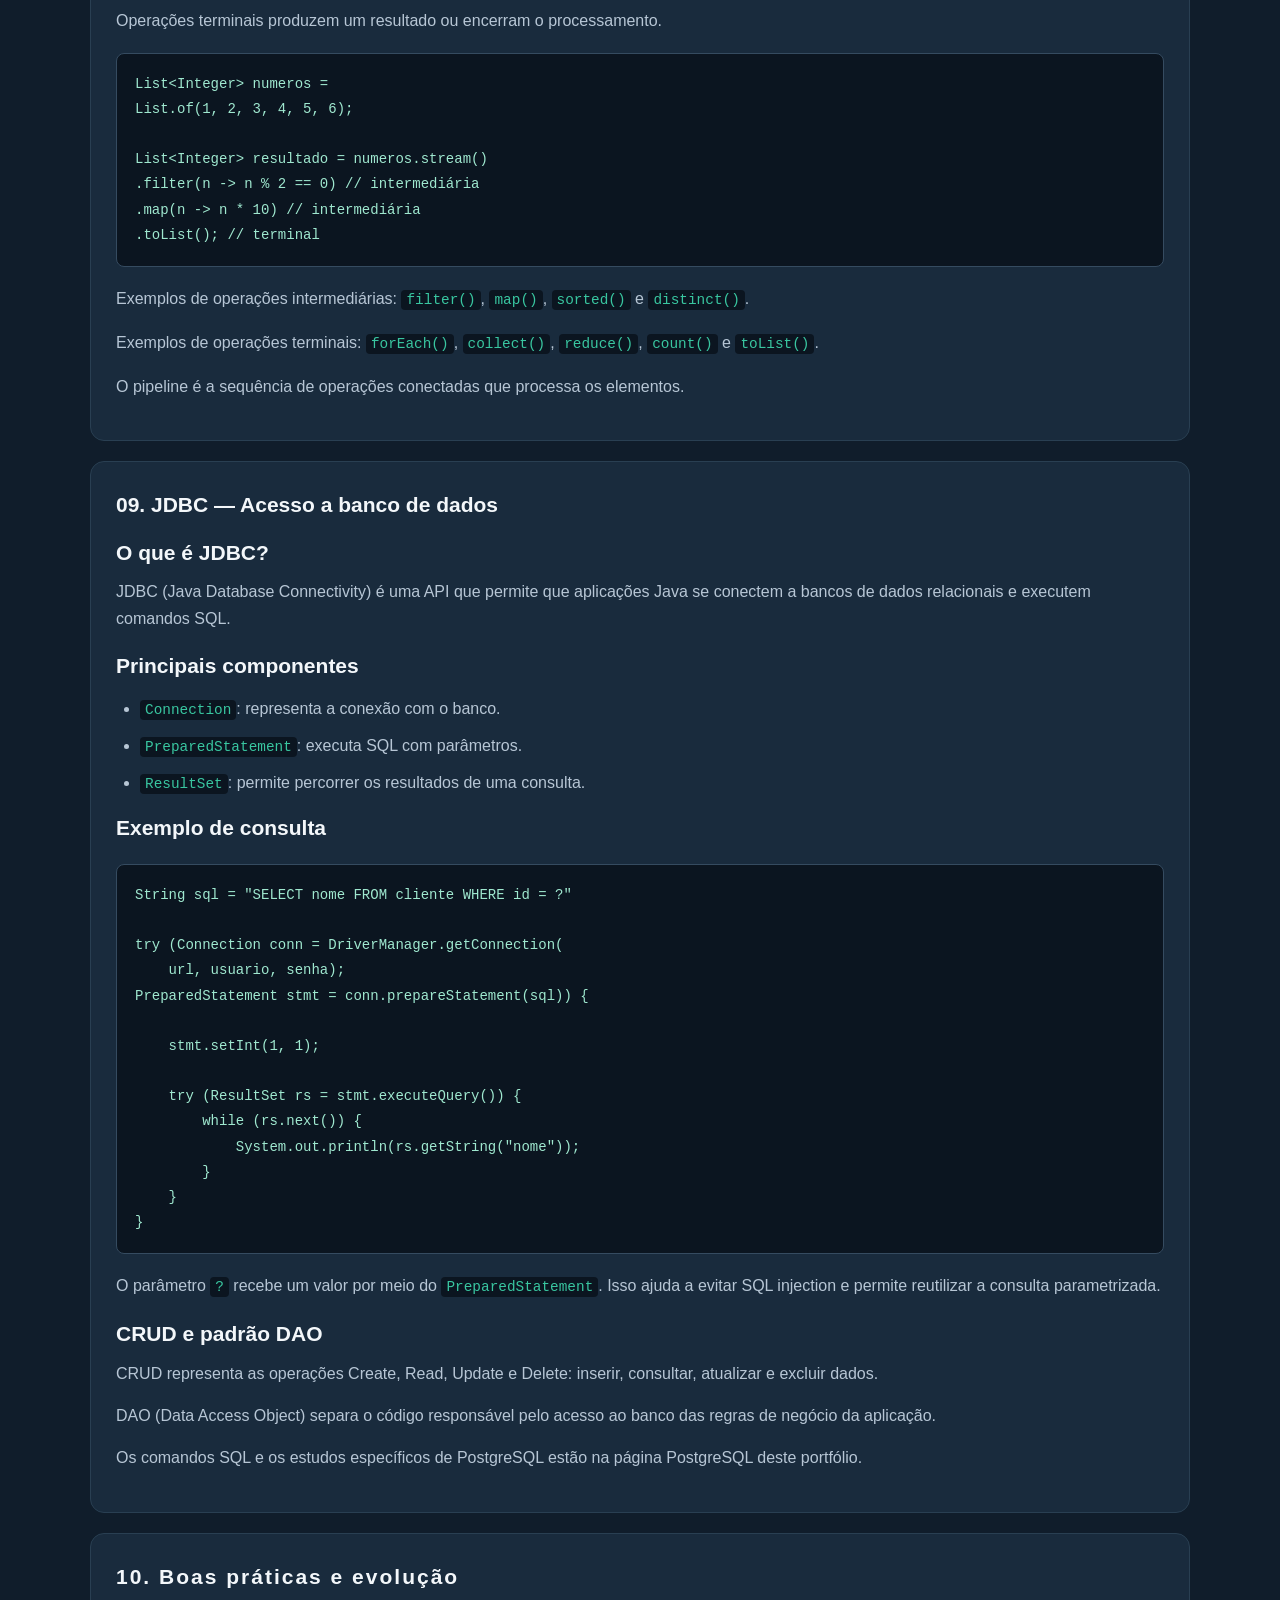
==== commit 3c98c485: "update java" ====
--- a/java.html
+++ b/java.html
@@ -3,371 +3,545 @@
 <head>
     <meta charset="UTF-8">
     <meta name="viewport" content="width=device-width, initial-scale=1.0">
-    <title>Java | Beca BackAmanda</title>
+    <title>Java | Meu Portfólio de Estudos</title>
     <link rel="stylesheet" href="style.css">
 </head>
+
 <body>
+
 <header class="cabecalho">
-    <a href="index.html" class="logo">
-        Beca <span>BackAmanda</span>
-    </a>
-    <p>Guia de estudos de Java</p>
+    <h1>Java</h1>
+    <p>Conceitos essenciais da linguagem Java.</p>
 </header>
+
 <main class="estudos">
-    <p class="destaque">MEUS RESUMOS</p>
-    <h1>☕ Java</h1>
-    <p class="subtitulo">
-        Conceitos essenciais da linguagem Java.
-    </p>
-
-    <article class="cartao">
-        <h2>1. O que é Java e como funciona?</h2>
-        <p>
-            Java é uma linguagem de programação orientada a objetos, utilizada
-            para criar aplicações, sistemas backend e APIs.
-        </p>
-        <p>O código-fonte é compilado para bytecode, que é
-            executado pela JVM(Java Virtual Machine).
-        </p>
-        <ul>
-            <li><u>JDK</u>: ferramentas para desenvolver e compilar programas JAVA.</li>
-            <li><u>JRE</u>: ambiente necessário para executar aplocações JAVA.</li>
-            <li><u>JVM</u>: executa o bytecode.</li>
-        </ul>
-    </article>
-
-    <article class="cartao">
-        <h2>2. Variáveis e tipos de dados</h2>
-        <p>
-            Variáveis armazenam valores. O tipo define
-            qual categoria de dado será armazenada.
-        </p>
-        <pre><code>String nome = "Amanda";
-int idade = 44;
-double salario = 2500.00;
-boolean ativo = true;
-char letra = 'A';</code></pre>
-        <ul>
-            <p>
-            <h2>Tipos Primitivos</h2>
-            </p>
-            <li><strong>String:</strong> textos.</li>
-            <li><strong>int:</strong> números inteiros.</li>
-            <li><strong>double:</strong> números decimais.</li>
-            <li><strong>boolean:</strong> verdadeiro ou falso.</li>
-            <li><strong>char:</strong> um caractere.</li>
-            <li><strong>byte:</strong> números inteiros pequenos, de -128 a 127.</li>
-            <li><strong>short:</strong> números inteiros de -32.768 a 32.767.</li>
-            <li><strong>long:</strong> números inteiros longos.</li>
-            <li><strong>float:</strong> números decimais com menor precisão que double.</li>
-        </ul>
-        <ul>
-            <p>
-                <h2>Tipos de Referência e Conversões</h2>
-            </p>
-            <li><strong>Referência:</strong> váriaveis que apontam para objetos, como
-                String, arrays e instâncias.</li>
-            <li><strong>Conversão automática (widening):</strong> por exemplo, int para long.</li>
-            <li><strong>Conversão explícita (narrowing):</strong> pode perder informações, por exemplo
-                int n = (int) 8.7; resulta em 8.</li>
-            <li><strong>Wrapper classes:</strong> Integer, Double, Boolean, etc. São os primitivos como
-                objetos.</li>
-            <li><strong>Autoboxing/unboxing:</strong> conversão automática entre primitivo e wrapper,
-            por exemplo, int <--> Integer.</li>
-        </ul>
-    </article>
-
-    <article class="cartao">
-        <h2>3. Operadores</h2>
+
+    <article class="cartao">
+        <h2>01. O que é e como funciona?</h2>
+
+        <h3>Variáveis e tipos primitivos</h3>
+        <p>Java é uma linguagem de programação orientada a objetos, utilizada para criar aplicações,
+            sistemas backend e APIs.</p>
+        <p>O código-fonte é compilado para bytecode, que é executado pela JVM(Java Virtual Machine).</p>
+        <ul>
+            <li><code>JDK</code>: ferramentas para desenvolver e compilar programas Java.</li>
+            <li><code>JRE</code>: ambiente necessário para executar aplicações Java.</li>
+            <li><code>JVM</code>: executa o bytecode.</li>
+        </ul>
+    </article>
+
+    <article class="cartao">
+        <h2>02. Fundamentos da linguagem</h2>
+        <p>Variáveis armazenam dados. Java possui oito tipos primitivos:</p>
+        <ul>
+            <li><code>byte</code>, <code>short</code>, <code>int</code> e <code>long</code>: números inteiros.</li>
+            <li><code>float</code> e <code>double</code>: números decimais.</li>
+            <li><code>char</code>: um caractere.</li>
+            <li><code>boolean</code>: verdadeiro ou falso.</li>
+        </ul>
+
+        <pre><code>int idade = 40;
+double altura = 1.55;
+char letra = 'A';
+boolean aprovado = true;</code></pre>
+
+        <h3>Entrada, processamento e saída de dados</h3>
+        <p>Um programa recebe dados, realiza operações e apresenta o resultado.</p>
+        <pre><code>Scanner sc = new Scanner(System.in);
+
+System.out.print("Digite seu nome: ");
+String nome = sc.nextLine();
+
+System.out.println("Olá, " + nome);</code></pre>
+
+        <h3>Operadores aritméticos</h3>
+        <p>Realizam cálculos matemáticos:</p>
         <pre><code>int soma = 10 + 5;
 int subtracao = 10 - 5;
 int multiplicacao = 10 * 5;
 int divisao = 10 / 5;
 int resto = 10 % 3;</code></pre>
-        <ul>
-            <li>+: adição.</li>
-            <li>-: subtração.</li>
-            <li>*: multiplicação.</li>
-            <li>/: divisão.</li>
-            <li>%: resto da divisão.</li>
-            <li>==: compara igualdade.</li>
-            <li>!=: compara diferença.</li>
-            <li>&&: E lógico.</li>
-            <li>||: OU lógico.</li>
-        </ul>
-    </article>
-
-    <article class="cartao">
-        <h2>4. Condicionais e laços</h2>
-        <p>O if e o else executam códigos conforme uma condição.</p>
-        <pre><code>int idade = 18;
+
+        <p>O operador <code>%</code> retorna o resto da divisão. A divisão entre inteiros também retorna um inteiro.</p>
+
+        <h3>Atribuição acumulativa</h3>
+        <p>Atualiza o valor de uma variável usando o próprio valor.</p>
+        <pre><code>int total = 10;
+total += 5; // total = 15
+total -= 2; // total = 13
+total *= 2; // total = 26</code></pre>
+
+        <h3>Expressões comparativas e lógicas</h3>
+        <p>Comparações retornam <code>boolean</code>. Operadores lógicos combinam condições.</p>
+        <pre><code>int idade = 20;
+
+boolean maior = idade >= 18;
+boolean valido = idade >= 18 && idade < 60;
+boolean fora = idade < 18 || idade > 60;
+boolean negado = !maior;</code></pre>
+
+        <h3>Funções matemáticas</h3>
+        <p>A classe <code>Math</code> disponibiliza métodos matemáticos.</p>
+        <pre><code>Math.sqrt(25); // raiz quadrada: 5
+Math.pow(2, 3); // potência: 8
+Math.abs(-10); // valor absoluto: 10
+Math.round(4.6); // arredonda: 5
+Math.max(5, 9); // maior valor: 9</code></pre>
+
+        <h3>Operadores bitwise</h3>
+        <p>Manipulam os bits de números inteiros.</p>
+        <pre><code>int a = 5; // 0101
+int b = 3; // 0011
+
+int and = a & b; // 0001 = 1
+int or = a | b; // 0111 = 7
+int xor = a ^ b; // 0110 = 6
+int shift = a << 1; // 1010 = 10</code></pre>
+
+        <h3>Strings</h3>
+        <p><code>String</code> representa textos. É possível consultar e transformar seu conteúdo.</p>
+        <pre><code>String texto = "Java"
+
+texto.length(); // tamanho
+texto.toUpperCase(); // JAVA
+texto.toLowerCase(); // java
+texto.substring(0, 2); // Ja
+texto.contains("av"); // true
+texto.equals("Java"); // true</code></pre>
+
+        <p><strong>Atenção:</strong> Strings são imutáveis. Métodos como <code>toUpperCase()</code> retornam uma nova String.</p>
+    </article>
+
+    <article class="cartao">
+        <h2>03. Estruturas de controle</h2>
+
+        <h3>Condicional if e else</h3>
+        <p>Executa um bloco conforme uma condição.</p>
+        <pre><code>int idade = 20;
+
 if (idade >= 18) {
-   System.out.println("Maior de idade");
+System.out.println("Maior de idade");
 } else {
-   System.out.println("Menor de idade");
-}</code></pre>
-        <p>O for e o while permitem repetir instruções.</p>
-        <pre><code>for (int i = 1; i <= 3; i++) {
-   System.out.println(i);
-}</code></pre>
-    </article>
-
-    <article class="cartao">
-        <h2>5. Métodos</h2>
-        <p>
-            Métodos agrupam instruções para realizar uma tarefa.
-            Podem receber parâmetros e retornar valores.
-        </p>
-        <pre><code>public int somar(int a, int b) {
-   return a + b;
-}</code></pre>
-        <p>
-            <strong>return:</strong> devolve o resultado.
-        </p>
-        <p>
-            <strong>void:</strong> indica que o método não
-            retorna um valor.
-        </p>
-    </article>
-
-    <article class="cartao">
-        <h2>6. Orientação a objetos (POO)</h2>
-        <ul>
-            <li>
-                <strong>Classe:</strong> modelo para criar objetos.
-            </li>
-            <li>
-                <strong>Objeto:</strong> instância de uma classe.
-            </li>
-            <li>
-                <strong>Encapsulamento:</strong> protege e controla
-                o acesso aos dados.
-            </li>
-            <li>
-                <strong>Herança:</strong> permite que uma classe
-                herde características de outra.
-            </li>
-            <li>
-                <strong>Polimorfismo:</strong> permite diferentes
-                comportamentos por meio de uma mesma interface
-                ou classe base.
-            </li>
-            <li>
-                <strong>Abstração:</strong> destaca o essencial
-                e esconde detalhes de implementação.
-            </li>
-        </ul>
-        <pre><code>public class Pessoa {
-   private String nome;
-   public String getNome() {
-       return nome;
-   }
-   public void setNome(String nome) {
-       this.nome = nome;
-   }
-}</code></pre>
-    </article>
-
-    <article class="cartao">
-        <h2>7. Modificadores de acesso</h2>
-        <ul>
-            <li>
-                <strong>public:</strong> acessível de qualquer pacote,
-                respeitadas as regras de visibilidade do tipo.
-            </li>
-            <li>
-                <strong>private:</strong> acessível dentro da própria classe.
-            </li>
-            <li>
-                <strong>protected:</strong> acessível no mesmo pacote
-                e também em subclasses, conforme as regras de acesso.
-            </li>
-            <li>
-                <strong>static:</strong> pertence à classe, não a cada objeto.
-            </li>
-            <li>
-                <strong>final:</strong> impede alterações conforme
-                o contexto: variável, método ou classe.
-            </li>
-        </ul>
-    </article>
-
-    <article class="cartao">
-        <h2>8. Comparable, Comparator, equals e hasCode</h2>
-        <ul>
-            <li><strong>Comparable:</strong> define a ordem natural dentro da própria classe,
-                pelo método compareTo().
-            </li>
-            <li><strong>Comparator:</strong> cria uma regra de comparação externa, pelo método compare(), pode usar Lambda.
-            </li>
-            <li><strong>Equals:</strong> verifica igualdade lógica, equals().
-            </li>
-            <li><strong>HasCode:</strong> gera um número usado por estruturas hash para localizar objetos, hasCode().
-            </li>
-            <li>Importante: se dois objetos são iguais por equals(), precisam ter o mesmo hasCode().
-                O inverso não é obrigatório. Se uma classe for usada em HasSet/HasMap, implemente corretamente os dois métodos,
-                considerando os campos que definem igualdade.</li>
-        </ul>
-    </article>
-
-
-    <article class="cartao">
-        <h2>9. Collections — List, Set e Map</h2>
-        <p>
-            Collections são estruturas usadas para armazenar
-            e manipular grupos de elementos.
-        </p>
-        <h3>List — Lista ordenada</h3>
-        <p>
-            Permite elementos duplicados e mantém a ordem
-            de inserção. O ArrayList permite acessar elementos
-            por índice.
-        </p>
-        <pre><code>List&lt;String&gt; nomes = new ArrayList&lt;&gt;();
+System.out.println("Menor de idade");
+}</code></pre>
+
+        <h3>Switch case</h3>
+        <p>Seleciona uma alternativa entre vários casos.</p>
+        <pre><code>int dia = 2;
+
+switch (dia) {
+case 1:
+System.out.println("Domingo");
+break;
+case 2:
+System.out.println("Segunda");
+break;
+default:
+System.out.println("Outro dia");
+}</code></pre>
+
+        <h3>Operador ternário</h3>
+        <p>Uma forma compacta de escolher entre dois valores com base em uma condição.</p>
+        <pre><code>int idade = 20;
+
+String resultado =
+idade >= 18 ? "Maior" : "Menor"</code></pre>
+
+        <p>Sintaxe: <code>condição ? valorSeVerdadeiro : valorSeFalso</code>.</p>
+
+        <h3>Estruturas repetitivas</h3>
+        <p>Executam um bloco de código repetidamente.</p>
+        <pre><code>// for: quando conhecemos a repetição
+for (int i = 0; i < 5; i++) {
+System.out.println(i);
+}
+
+// while: verifica antes de executar
+int i = 0;
+while (i < 5) {
+i++;
+}
+
+// do-while: executa pelo menos uma vez
+do {
+i--;
+} while (i > 0);</code></pre>
+
+        <h3>Escopo e inicialização</h3>
+        <p>Escopo é a região em que uma variável pode ser acessada. Variáveis locais precisam ser inicializadas antes do uso.</p>
+        <pre><code>int numero = 10;
+
+if (numero > 0) {
+int resultado = numero * 2;
+}
+// resultado não existe fora do bloco</code></pre>
+
+        <h3>Convenções e restrições</h3>
+        <ul>
+            <li>Classes: <code>PascalCase</code>, por exemplo <code>Cliente</code>.</li>
+            <li>Variáveis e métodos: <code>camelCase</code>, por exemplo <code>calcularTotal()</code>.</li>
+            <li>Constantes: geralmente <code>MAIUSCULAS_COM_UNDERSCORE</code>.</li>
+            <li>Java diferencia letras maiúsculas e minúsculas.</li>
+            <li>Palavras reservadas não podem ser usadas como identificadores.</li>
+        </ul>
+    </article>
+
+    <article class="cartao">
+        <h2>04. Programação Orientada a Objetos (POO)</h2>
+
+        <h3>Classes, objetos e instanciação</h3>
+        <p>Classe é um modelo.</p>
+        <p>Objeto é uma instância criada a partir desse modelo.</p>
+        <pre><code>public class Cliente {
+    String nome;
+    int idade;
+
+    void apresentar() {
+        System.out.println(nome);
+    }
+}
+
+// Criando um objeto:
+Cliente cliente = new Cliente();
+cliente.nome = "Amanda"
+cliente.apresentar();</code></pre>
+
+        <h3>Atributos, métodos e membros estáticos</h3>
+        <p>Atributos representam características.</p>
+        <p>Métodos representam comportamentos. </p>
+        <p>Membros <code>static</code> pertencem à classe, e não a cada objeto.</p>
+        <pre><code>public class Contador {
+    static int total = 0;
+
+    Contador() {
+        total++;
+    }
+}</code></pre>
+
+        <h3>Construtores e sobrecarga</h3>
+        <p>Construtores inicializam objetos. </p>
+        <p>Sobrecarga permite ter métodos ou construtores com o mesmo nome, mas parâmetros diferentes.</p>
+        <pre><code>public class Produto {
+    String nome;
+    double preco;
+
+    Produto(String nome) {
+        this.nome = nome;
+    }
+
+    Produto(String nome, double preco) {
+        this.nome = nome;
+        this.preco = preco;
+    }
+}</code></pre>
+
+        <h3>Modificadores de acesso</h3>
+        <ul>
+            <li><code>private</code>: acessível dentro da própria classe.</li>
+            <li><code>public</code>: acessível de qualquer lugar permitido.</li>
+            <li><code>protected</code>: acessível no pacote e por subclasses.</li>
+            <li>Sem modificador: acesso de pacote.</li>
+        </ul>
+
+        <h3>Tipos primitivos e tipos de referência</h3>
+        <p>Primitivos armazenam valores como números e booleanos. </p>
+        <p>Variáveis de referência apontam para objetos.</p>
+        <pre><code>int numero = 10;
+Cliente pessoa = new Cliente();
+
+Cliente outra = pessoa; // referência ao mesmo objeto</code></pre>
+
+        <p>Variáveis de referência podem receber <code>null</code>, que significa ausência de referência a um objeto.</p>
+
+        <h3>Valores padrão e Wrapper</h3>
+        <p>Atributos recebem valores padrão, como <code>0</code>, <code>false</code> ou <code>null</code>. Variáveis locais não recebem valores padrão automaticamente.</p>
+        <p>Classes Wrapper representam tipos primitivos como objetos: <code>Integer</code>, <code>Double</code>, <code>Boolean</code> e outras.</p>
+        <pre><code>int numero = 10;
+
+Integer objeto = numero; // boxing
+int valor = objeto; // unboxing</code></pre>
+
+        <h3>Garbage Collector</h3>
+        <p>O Garbage Collector (GC) recupera memória ocupada por objetos que não são mais alcançáveis. Sair do escopo de uma variável não significa que o objeto será imediatamente desalocado.</p>
+
+        <h3>Herança e polimorfismo</h3>
+        <p>Herança permite que uma classe reutilize características de outra. </p>
+        <p>Polimorfismo permite tratar objetos diferentes por um tipo comum.</p>
+        <pre><code>class Animal {
+    void emitirSom() {
+        System.out.println("Som");
+    }
+}
+
+class Cachorro extends Animal {
+    @Override
+    void emitirSom() {
+        System.out.println("Au au");
+    }
+}
+
+Animal animal = new Cachorro();
+animal.emitirSom(); // Au au</code></pre>
+
+        <h3>Upcasting e downcasting</h3>
+        <p>Upcasting trata um objeto de uma subclasse como o tipo da superclasse.</p>
+        <p>Downcasting converte a referência de volta para um tipo mais específico e exige cuidado.</p>
+        <pre><code>Animal animal = new Cachorro(); // upcasting
+
+if (animal instanceof Cachorro) {
+    Cachorro cachorro = (Cachorro) animal;
+}</code></pre>
+
+        <h3>final e classes abstratas</h3>
+        <ul>
+            <li><code>final</code> em variável: impede reatribuição.</li>
+            <li><code>final</code> em método: impede sobreposição.</li>
+            <li><code>final</code> em classe: impede herança.</li>
+            <li>Classe abstrata não pode ser instanciada diretamente.</li>
+            <li>Método abstrato declara um comportamento que a subclasse deve implementar.</li>
+        </ul>
+
+        <h3>Interfaces, IoC e injeção de dependência</h3>
+        <p>Interface define um contrato.</p>
+        <p>Inversão de Controle (IoC) transfere a responsabilidade de controlar dependências para outro componente ou framework.</p>
+        <p>Injeção de Dependência (DI) fornece a uma classe os objetos de que ela precisa.</p>
+        <pre><code>interface Notificador {
+    void enviar(String mensagem);
+}
+
+class EmailNotificador implements Notificador {
+    public void enviar(String mensagem) {
+        System.out.println(mensagem);
+    }
+}
+
+class Servico {
+    private final Notificador notificador;
+
+    Servico(Notificador notificador) {
+        this.notificador = notificador;
+    }
+}</code></pre>
+
+        <p>Interfaces também podem possuir métodos <code>default</code>, que oferecem uma implementação padrão.</p>
+
+        <h3>UML e categorias de classes</h3>
+        <p>UML representa visualmente classes, atributos, métodos e relacionamentos.</p>
+        <p>Classes podem ser organizadas por responsabilidade, como entidades, serviços, controladores e classes utilitárias.</p>
+    </article>
+
+    <article class="cartao">
+        <h2>05. Arrays, listas e datas</h2>
+
+        <h3>Vetores e matrizes</h3>
+        <p>Arrays armazenam uma quantidade fixa de elementos do mesmo tipo. O índice começa em zero.</p>
+        <pre><code>int[] numeros = {10, 20, 30};
+
+System.out.println(numeros[0]); // 10
+
+int[][] matriz = {
+    {1, 2},
+    {3, 4}
+};
+
+System.out.println(matriz[1][0]); // 3</code></pre>
+
+        <h3>Enumerações</h3>
+        <p><code>enum</code> define um conjunto fixo de constantes.</p>
+        <pre><code>enum Status {
+    PENDENTE,
+    APROVADO,
+    CANCELADO
+}
+
+Status pedido = Status.APROVADO;</code></pre>
+
+        <h3>Data e hora — ISO 8601</h3>
+        <p>ISO 8601 é um padrão para representar datas e horários, como <code>2026-10-17T10:30:00Z</code>.</p>
+        <pre><code>import java.time.Instant;
+import java.time.LocalDate;
+
+Instant agora = Instant.now();
+LocalDate hoje = LocalDate.now();</code></pre>
+
+        <p><code>Instant</code> representa um instante na linha do tempo, normalmente em UTC.</p>
+        <p><code>LocalDate</code> representa apenas uma data, sem horário.</p>
+
+        <h3>Calendar</h3>
+        <p><code>Calendar</code> é uma API antiga de datas. Em código moderno, prefira as classes de <code>java.time</code>, como <code>LocalDate</code>, <code>LocalDateTime</code> e <code>Instant</code>.</p>
+    </article>
+
+    <article class="cartao">
+        <h2>06. Exceções e arquivos</h2>
+
+        <h3>Tratamento de exceções</h3>
+        <p>Exceções representam situações que interrompem o fluxo normal do programa.</p>
+        <pre><code>try {
+    int resultado = 10 / 0;
+} catch (ArithmeticException e) {
+    System.out.println("Não é possível dividir por zero");
+} finally {
+    System.out.println("Finalizando");
+}</code></pre>
+
+        <p>Exceções verificadas (checked) precisam ser tratadas ou declaradas.</p>
+        <p>Exceções não verificadas (unchecked) incluem subclasses de <code>RuntimeException</code>.</p>
+
+        <h3>Manipulação de arquivos</h3>
+        <p>A classe <code>File</code> representa caminhos e informações de arquivos. Para leitura e escrita, existem classes como <code>FileWriter</code>, <code>BufferedReader</code> e <code>BufferedWriter</code>.</p>
+        <pre><code>File arquivo = new File("dados.txt");
+
+try (BufferedWriter writer =
+new BufferedWriter(new FileWriter(arquivo))) {
+    writer.write("Estudando Java");
+}</code></pre>
+
+        <p>O <code>BufferedReader</code> permite ler texto de forma eficiente, linha por linha.</p>
+        <p>O try-with-resources fecha os recursos automaticamente.</p>
+    </article>
+
+    <article class="cartao">
+        <h2>07. Generics e Collections Framework</h2>
+
+        <h3>Generics e curingas</h3>
+        <p>Generics permitem definir classes, interfaces e métodos que trabalham com tipos parametrizados, oferecendo segurança de tipos.</p>
+        <pre><code>List&lt;String&gt; nomes = new ArrayList<>();
 nomes.add("Amanda");
+
+// Wildcard: lista de algum tipo de Number
+List&lt;? extends Number&gt; valores;</code></pre>
+
+        <p><code>? extends T</code> representa um tipo T ou subtipo. <code>? super T</code> representa T ou um supertipo.</p>
+
+        <h3>List, Set e Map</h3>
+        <ul>
+            <li><code>List</code>: mantém uma sequência de elementos, permite duplicados e acesso por índice.</li>
+            <li><code>Set</code>: não permite elementos duplicados segundo a regra de igualdade da coleção.</li>
+            <li><code>Map</code>: associa chaves a valores; cada chave é única.</li>
+        </ul>
+        <pre><code>List&lt;String&gt; lista = new ArrayList<>();
+lista.add("Java");
+lista.add("Java");
+
+Set&lt;String&gt; conjunto = new HashSet<>();
+conjunto.add("Java");
+conjunto.add("Java"); // não adiciona duplicado
+
+Map&lt;Integer, String&gt; mapa = new HashMap<>();
+mapa.put(1, "Amanda");
+mapa.get(1); // Amanda</code></pre>
+
+        <p><strong>Observação:</strong> <code>HashSet</code> e <code>HashMap</code> não garantem uma ordem específica de iteração.</p>
+
+        <h3>equals() e hashCode()</h3>
+        <p><code>equals()</code> define quando dois objetos são considerados iguais.</p>
+        <p><code>hashCode()</code> fornece um código usado por coleções baseadas em hash. Se dois objetos são iguais por <code>equals()</code>, devem ter o mesmo <code>hashCode()</code>.</p>
+
+        <h3>Comparable e Comparator</h3>
+        <p><code>Comparable</code> define a ordenação natural dentro da própria classe, usando <code>compareTo()</code>.</p>
+        <p><code>Comparator</code> define uma regra de comparação externa, usando <code>compare()</code>.</p>
+        <pre><code>List&lt;String&gt; nomes = new ArrayList<>();
+nomes.add("Valentina");
 nomes.add("Pedro");
-nomes.add("Amanda");
-System.out.println(nomes);
-// [Amanda, Pedro, Amanda]</code></pre>
-        <h3>ArrayList</h3>
-        <p>
-            Permite elementos duplicados e implementação de List baseada em array dinâmico.
-            É adequada para acessos frequentes por índice.
-        </p>
-        <h3>LinkedList</h3>
-        <p>
-            Permite elementos duplicados e implementação de List baseada em lista duplamente
-            encadeada. Mantém a ordem e permite duplicados.
-        </p>
-        <h3>Set — Conjunto sem duplicados</h3>
-        <p>
-            Não permite elementos duplicados segundo as regras
-            de igualdade de objetos.
-        </p>
-        <h3>HashSet</h3>
-        <p>
-            Não permite duplicados, e não garante uma ordem específica de iteração.
-        </p>
-        <pre><code>Set&lt;String&gt; linguagens = new HashSet&lt;&gt;();
-linguagens.add("Java");
-linguagens.add("Python");
-linguagens.add("Java");
-// Java aparece apenas uma vez.
-// A ordem de exibição não é garantida.</code></pre>
-        <h3>LinkedHashSet</h3>
-        <p>
-            Não permite duplicados e mantém a ordem de inserção.
-        </p>
-        <pre><code>Set&lt;String&gt; nomes = new LinkedHashSet&lt;&gt;();
-nomes.add("Amanda");
-nomes.add("Pedro");
-nomes.add("Valentina");
-// [Amanda, Pedro, Valentina]</code></pre>
-        <h3>TreeSet</h3>
-        <p>
-            Não permite duplicados e organiza os elementos
-            em ordem natural ou conforme um Comparator.
-        </p>
-        <pre><code>Set&lt;String&gt; frutas = new TreeSet&lt;&gt;();
-frutas.add("Uva");
-frutas.add("Abacaxi");
-frutas.add("Banana");
-// [Abacaxi, Banana, Uva]</code></pre>
-        <h3>Map — Chave e valor</h3>
-        <p>
-            Armazena pares de chave e valor.
-            As chaves são únicas; valores podem se repetir.
-            Map não faz parte da hierarquia Collection.
-        </p>
-        <h3>HashMap</h3>
-        <p>
-            Armazena pares de chave(key), não aceita chaves duplicadas, mas aceita valores(value)
-            duplicados, sem garantir uma ordem específica de iteração.
-        </p>
-        <pre><code>Map&lt;String, Integer&gt; notas = new HashMap&lt;&gt;();
-notas.put("Amanda", 10);
-notas.put("Pedro", 8);
-notas.put("Valentina", 9);
-// A ordem de iteração não é garantida.</code></pre>
-        <h3>LinkedHashMap</h3>
-        <p>
-            Mantém, por padrão, a ordem de inserção das entradas.
-        </p>
-        <pre><code>Map&lt;String, Integer&gt; notas =
-   new LinkedHashMap&lt;&gt;();
-notas.put("Amanda", 10);
-notas.put("Pedro", 8);
-notas.put("Valentina", 9);
-// Iteração na ordem de inserção.</code></pre>
-        <h3>TreeMap</h3>
-        <p>
-            Organiza as entradas pela ordem natural das chaves
-            ou por um Comparator.
-        </p>
-        <pre><code>Map&lt;String, Integer&gt; notas = new TreeMap&lt;&gt;();
-notas.put("Pedro", 8);
-notas.put("Amanda", 10);
-notas.put("Valentina", 9);
-// Chaves: Amanda, Pedro, Valentina.</code></pre>
-        <h3>Resumo para memorizar</h3>
-        <ul>
-            <li><strong>ArrayList:</strong> mantém a ordem, aceita duplicados.</li>
-            <li><strong>LinkedList:</strong> mantém a ordem, aceita duplicados.</li>
-            <li><strong>HashSet:</strong> sem duplicados, sem ordem garantida.</li>
-            <li><strong>LinkedHashSet:</strong> sem duplicados, ordem de inserção.</li>
-            <li><strong>TreeSet:</strong> sem duplicados, elementos ordenados.</li>
-            <li><strong>HashMap:</strong> chave e valor, sem ordem garantida.</li>
-            <li><strong>LinkedHashMap:</strong> mantém a ordem de inserção.</li>
-            <li><strong>TreeMap:</strong> ordena pelas chaves.</li>
-        </ul>
-    </article>
-
-    <article class="cartao">
-        <h2>10. Generics, Type Safety e Wildcards</h2>
-        <lu>
-            Generics: permitem definir o tipo que uma classe ou coleção aceita, aumentando a segurança e reduzindo casts.
-
-        </lu>
-        <pre><code>List<String> {
-   int resultado = 10 / 0;
-} catch (ArithmeticException e) {
-   System.out.println("Erro matemático");
-} finally {
-   System.out.println("Finalizado");
-}</code></pre>
-        <ul>
-            <li><strong><T></T></strong> .</li>
-            <li><strong>catch:</strong> trata uma exceção compatível.</li>
-            <li><strong>finally:</strong> bloco executado após try/catch, salvo situações excepcionais.</li>
-            <li><strong>throw:</strong> lança uma exceção.</li>
-            <li><strong>throws:</strong> declara exceções que um método pode propagar.</li>
-        </ul>
-    </article>
-
-    <article class="cartao">
-        <h2>11. Tratamento de exceções</h2>
-        <p>
-            Exceções representam situações que afetam
-            o fluxo normal do programa.
-        </p>
-        <pre><code>try {
-   int resultado = 10 / 0;
-} catch (ArithmeticException e) {
-   System.out.println("Erro matemático");
-} finally {
-   System.out.println("Finalizado");
-}</code></pre>
-        <ul>
-            <li><strong>try:</strong> contém o código que pode gerar uma exceção.</li>
-            <li><strong>catch:</strong> trata uma exceção compatível.</li>
-            <li><strong>finally:</strong> bloco executado após try/catch, salvo situações excepcionais.</li>
-            <li><strong>throw:</strong> lança uma exceção.</li>
-            <li><strong>throws:</strong> declara exceções que um método pode propagar.</li>
-        </ul>
+
+nomes.sort(Comparator.naturalOrder());</code></pre>
+    </article>
+
+    <article class="cartao">
+        <h2>08. Programação Funcional</h2>
+
+        <h3>Expressões lambda e interfaces funcionais</h3>
+        <p>Uma expressão lambda representa uma implementação concisa de uma interface funcional, que possui um único método abstrato.</p>
+        <pre><code>Runnable tarefa =
+() -> System.out.println("Executando");
+
+tarefa.run();</code></pre>
+
+        <h3>Predicate, Consumer e Function</h3>
+        <ul>
+            <li><code>Predicate&lt;T&gt;</code>: recebe um valor e retorna <code>true</code> ou <code>false</code>.</li>
+            <li><code>Consumer&lt;T&gt;</code>: recebe um valor e executa uma ação, sem retornar resultado.</li>
+            <li><code>Function&lt;T, R&gt;</code>: recebe um valor T e retorna um resultado R.</li>
+        </ul>
+        <pre><code>Predicate&lt;Integer&gt; par =
+n -> n % 2 == 0;
+
+Consumer&lt;String&gt; imprimir =
+nome -> System.out.println(nome);
+
+Function&lt;String, Integer&gt; tamanho =
+texto -> texto.length();</code></pre>
+
+        <h3>Stream API e pipeline</h3>
+        <p>Stream permite processar dados de uma coleção em etapas.</p>
+        <p>Operações intermediárias transformam ou filtram o fluxo.</p>
+        <p>Operações terminais produzem um resultado ou encerram o processamento.</p>
+        <pre><code>List&lt;Integer&gt; numeros =
+List.of(1, 2, 3, 4, 5, 6);
+
+List&lt;Integer&gt; resultado = numeros.stream()
+.filter(n -> n % 2 == 0) // intermediária
+.map(n -> n * 10) // intermediária
+.toList(); // terminal</code></pre>
+
+        <p>Exemplos de operações intermediárias: <code>filter()</code>, <code>map()</code>, <code>sorted()</code> e <code>distinct()</code>.</p>
+        <p>Exemplos de operações terminais: <code>forEach()</code>, <code>collect()</code>, <code>reduce()</code>, <code>count()</code> e <code>toList()</code>.</p>
+        <p>O pipeline é a sequência de operações conectadas que processa os elementos.</p>
+    </article>
+
+    <article class="cartao">
+        <h2>09. JDBC — Acesso a banco de dados</h2>
+
+        <h3>O que é JDBC?</h3>
+        <p>JDBC (Java Database Connectivity) é uma API que permite que aplicações Java se conectem a bancos de dados relacionais e executem comandos SQL.</p>
+
+        <h3>Principais componentes</h3>
+        <ul>
+            <li><code>Connection</code>: representa a conexão com o banco.</li>
+            <li><code>PreparedStatement</code>: executa SQL com parâmetros.</li>
+            <li><code>ResultSet</code>: permite percorrer os resultados de uma consulta.</li>
+        </ul>
+
+        <h3>Exemplo de consulta</h3>
+        <pre><code>String sql = "SELECT nome FROM cliente WHERE id = ?"
+
+try (Connection conn = DriverManager.getConnection(
+    url, usuario, senha);
+PreparedStatement stmt = conn.prepareStatement(sql)) {
+
+    stmt.setInt(1, 1);
+
+    try (ResultSet rs = stmt.executeQuery()) {
+        while (rs.next()) {
+            System.out.println(rs.getString("nome"));
+        }
+    }
+}</code></pre>
+
+        <p>O parâmetro <code>?</code> recebe um valor por meio do <code>PreparedStatement</code>. Isso ajuda a evitar SQL injection e permite reutilizar a consulta parametrizada.</p>
+
+        <h3>CRUD e padrão DAO</h3>
+        <p>CRUD representa as operações Create, Read, Update e Delete: inserir, consultar, atualizar e excluir dados.</p>
+        <p>DAO (Data Access Object) separa o código responsável pelo acesso ao banco das regras de negócio da aplicação.</p>
+        <p>Os comandos SQL e os estudos específicos de PostgreSQL estão na página PostgreSQL deste portfólio.</p>
+    </article>
+
+    <article class="cartao destaque">
+        <h2>10. Boas práticas e evolução</h2>
+        <ul>
+            <li>Utilizar nomes claros para classes, métodos e variáveis.</li>
+            <li>Aplicar encapsulamento e separar responsabilidades.</li>
+            <li>Evitar duplicação de código.</li>
+            <li>Escolher estruturas de dados adequadas para cada problema.</li>
+            <li>Tratar exceções de maneira apropriada.</li>
+            <li>Escrever código legível, organizado e testável.</li>
+            <li>Praticar orientação a objetos e integração com banco de dados.</li>
+        </ul>
+        <p>Meu objetivo é aprofundar esses conhecimentos e aplicá-los no desenvolvimento de aplicações backend com Java.</p>
     </article>
 
         <article class="cartao">
-        <h2>12. Imports das Collections</h2>
+        <h2>11. Imports das Collections</h2>
         <p>
             Para usar as implementações dos exemplos anteriores,
             normalmente precisamos importar as classes e interfaces.
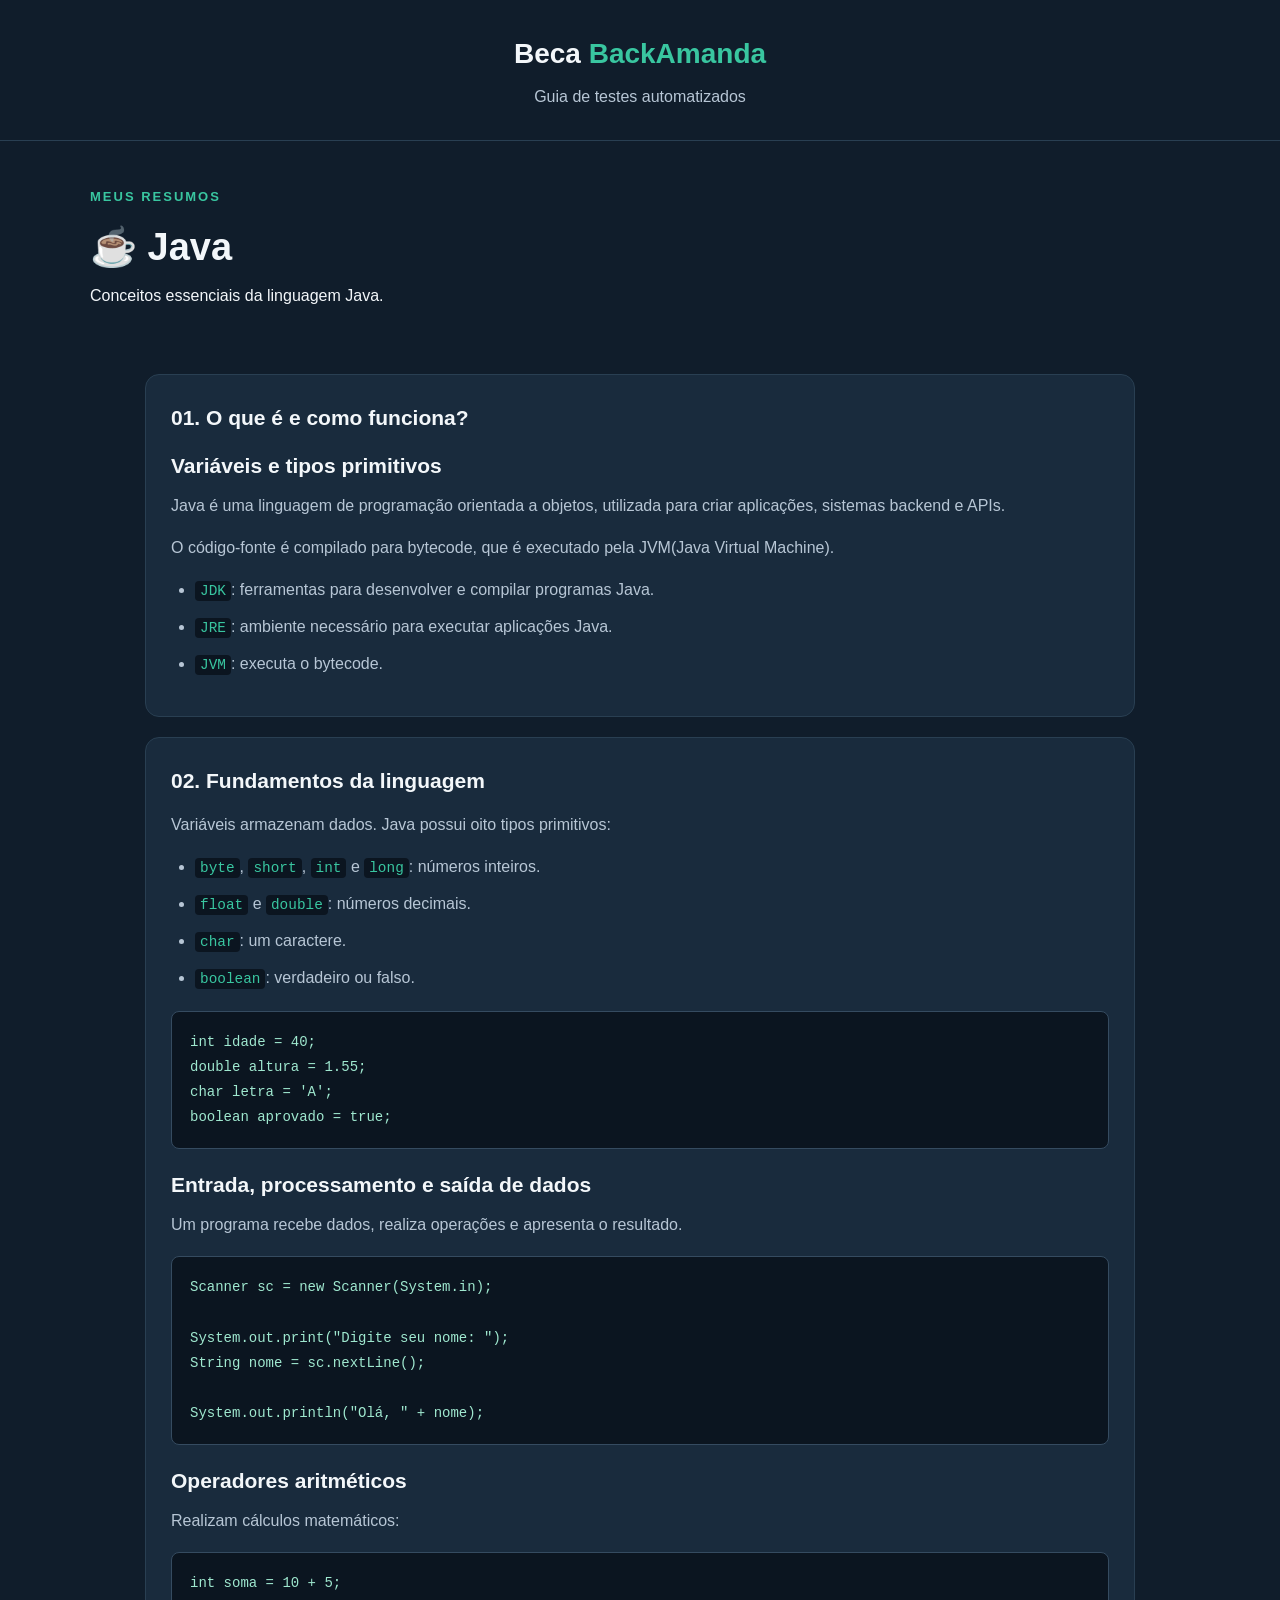
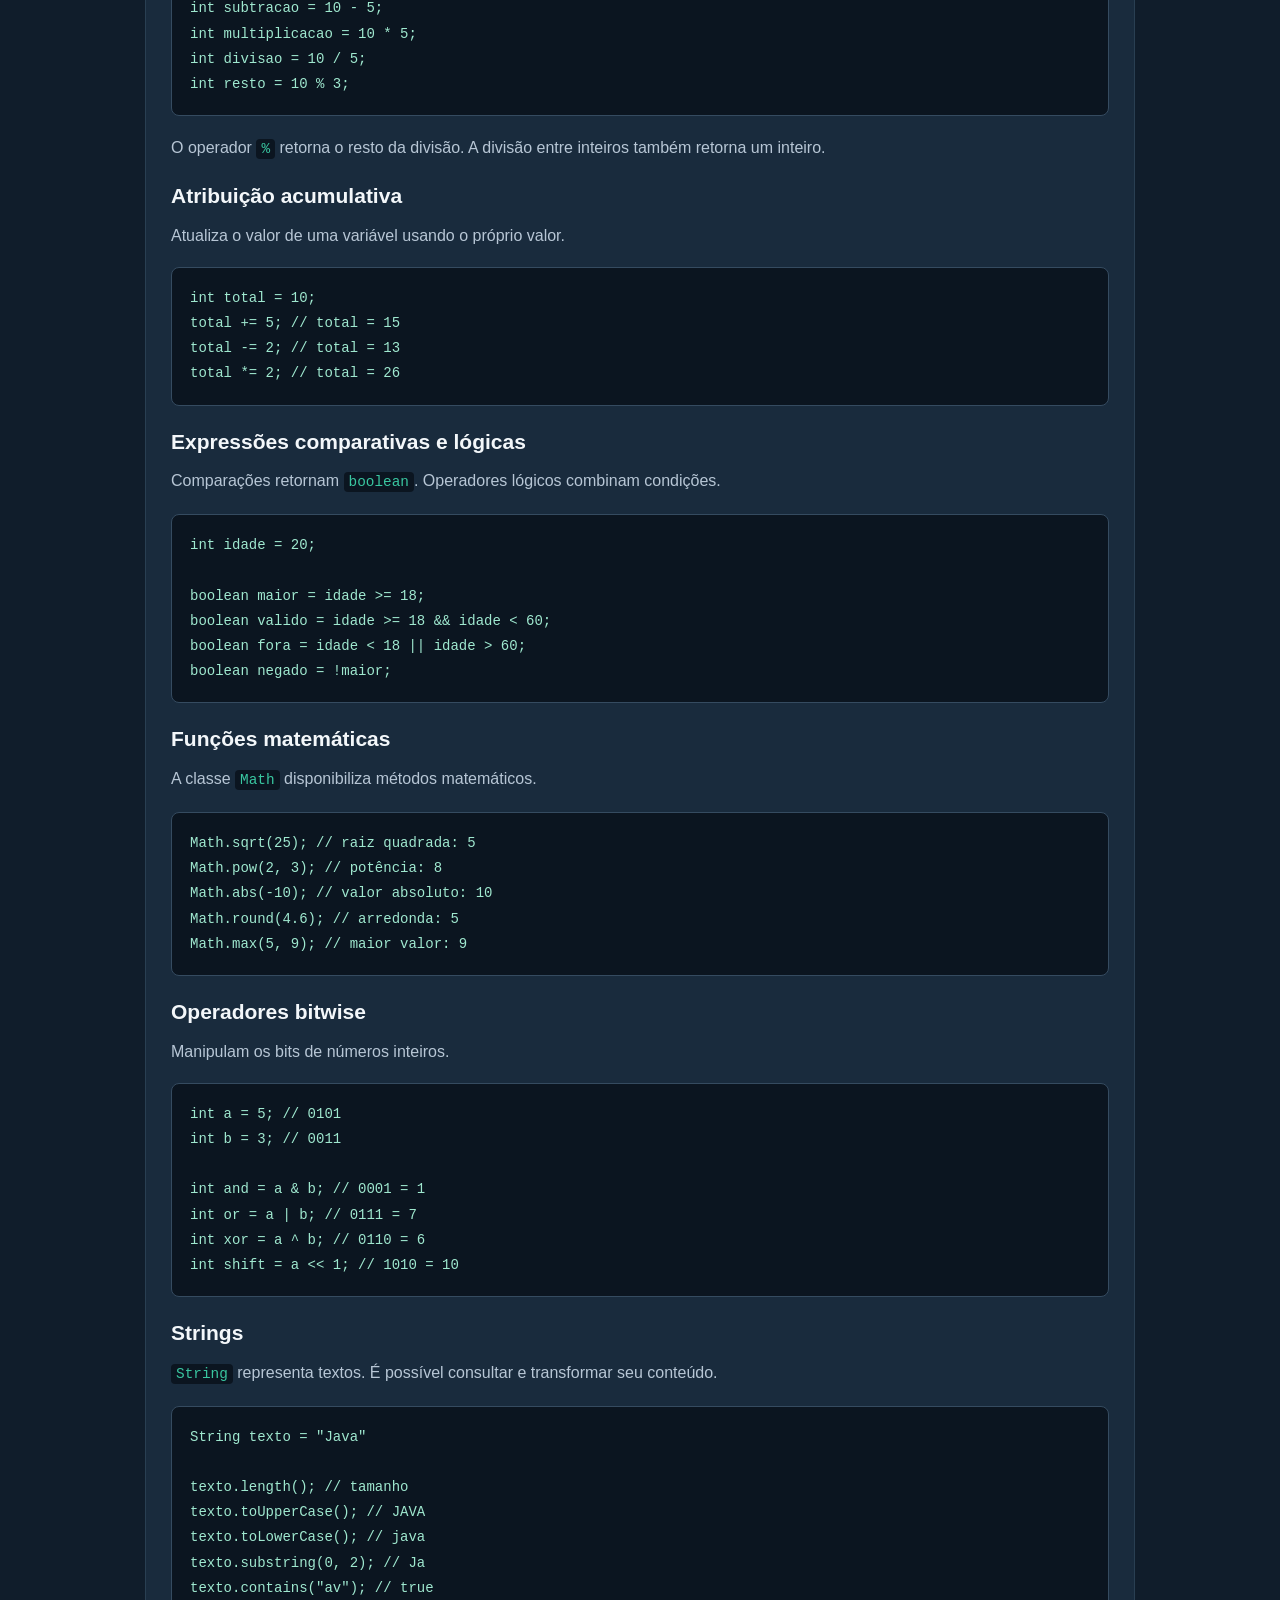
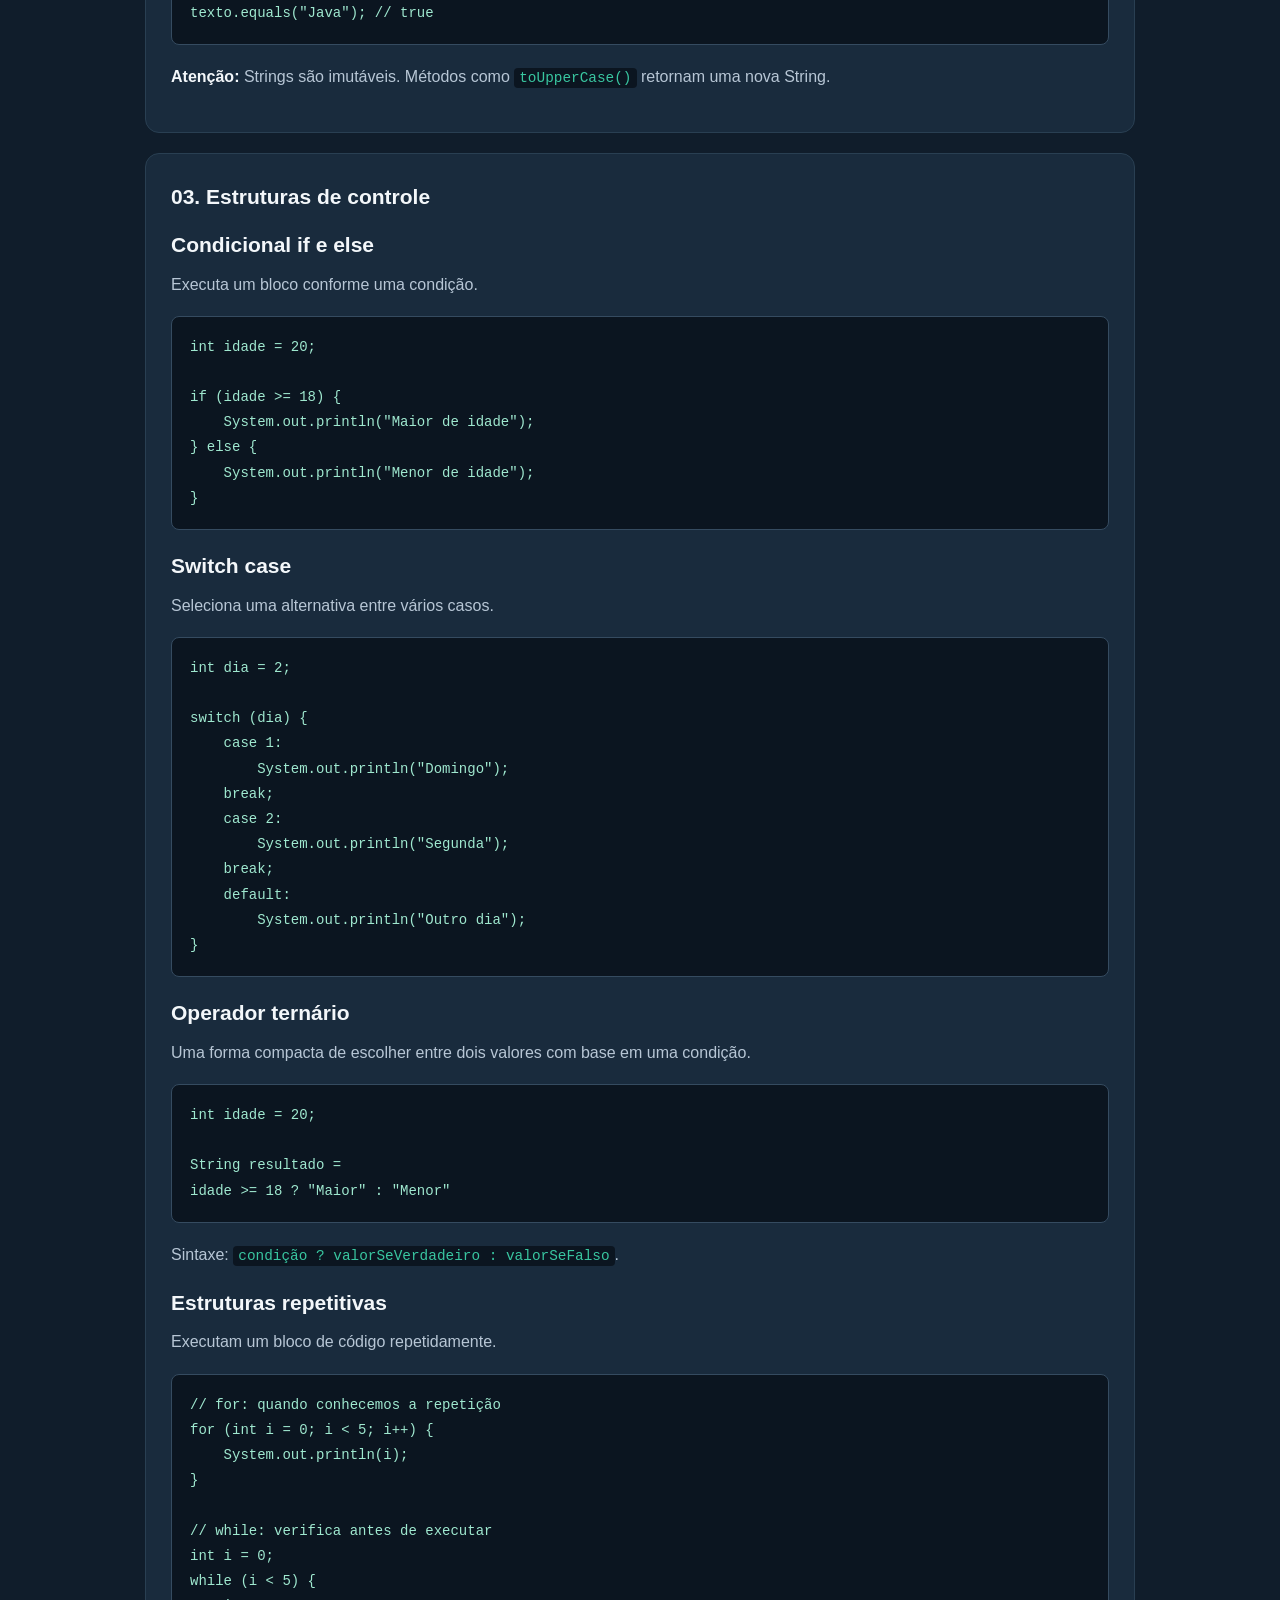
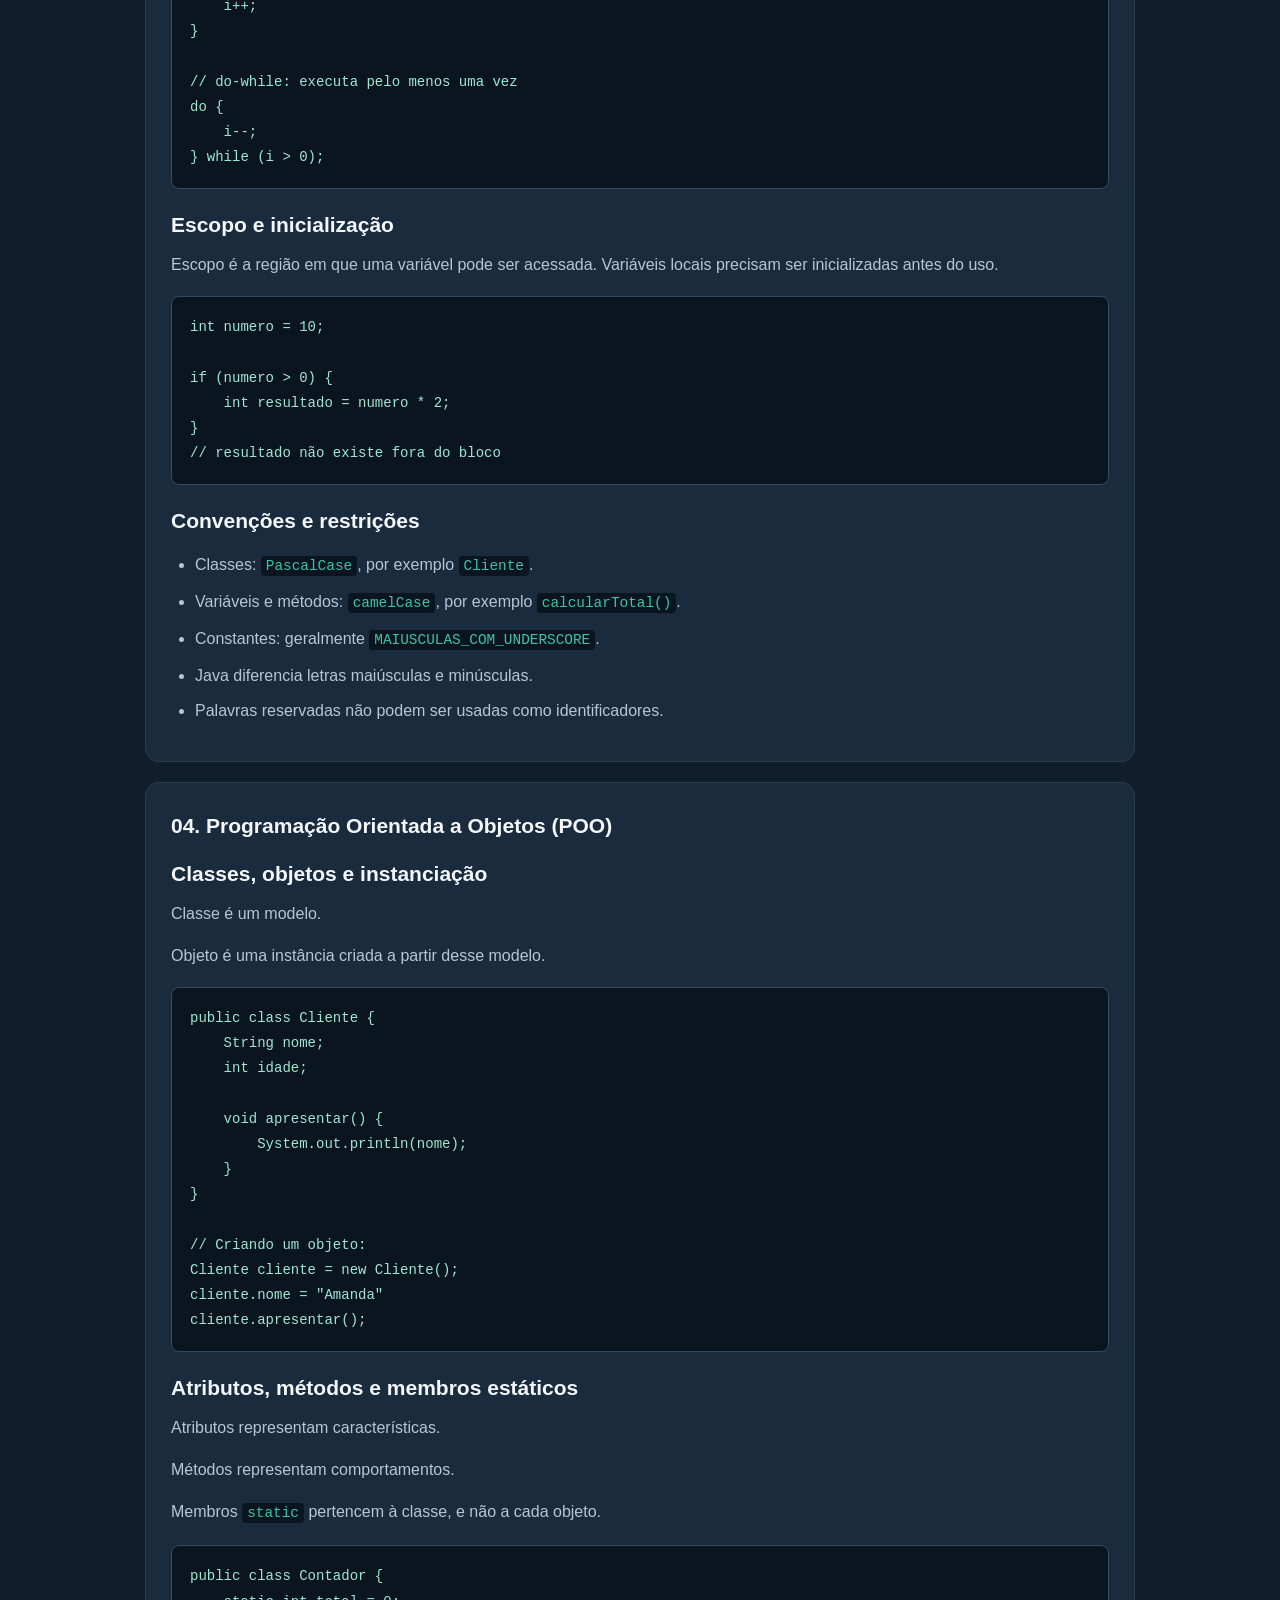
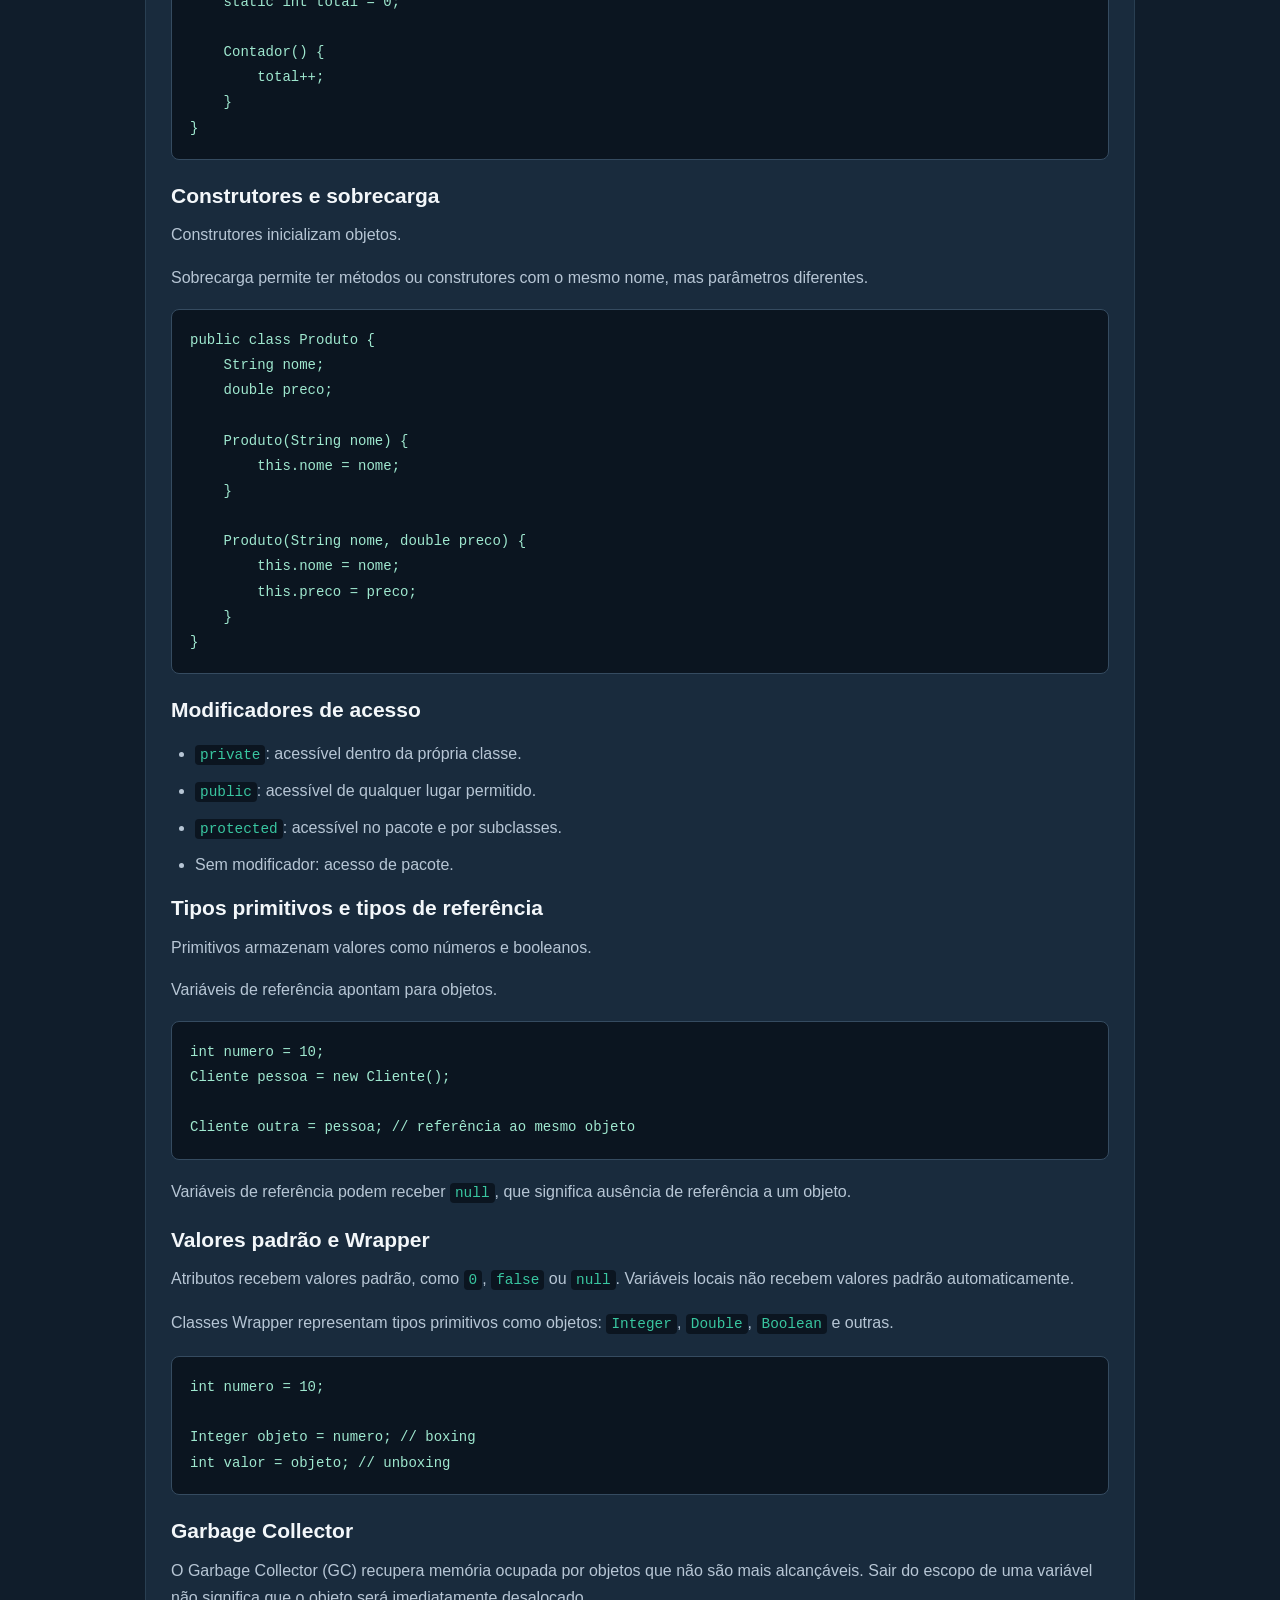
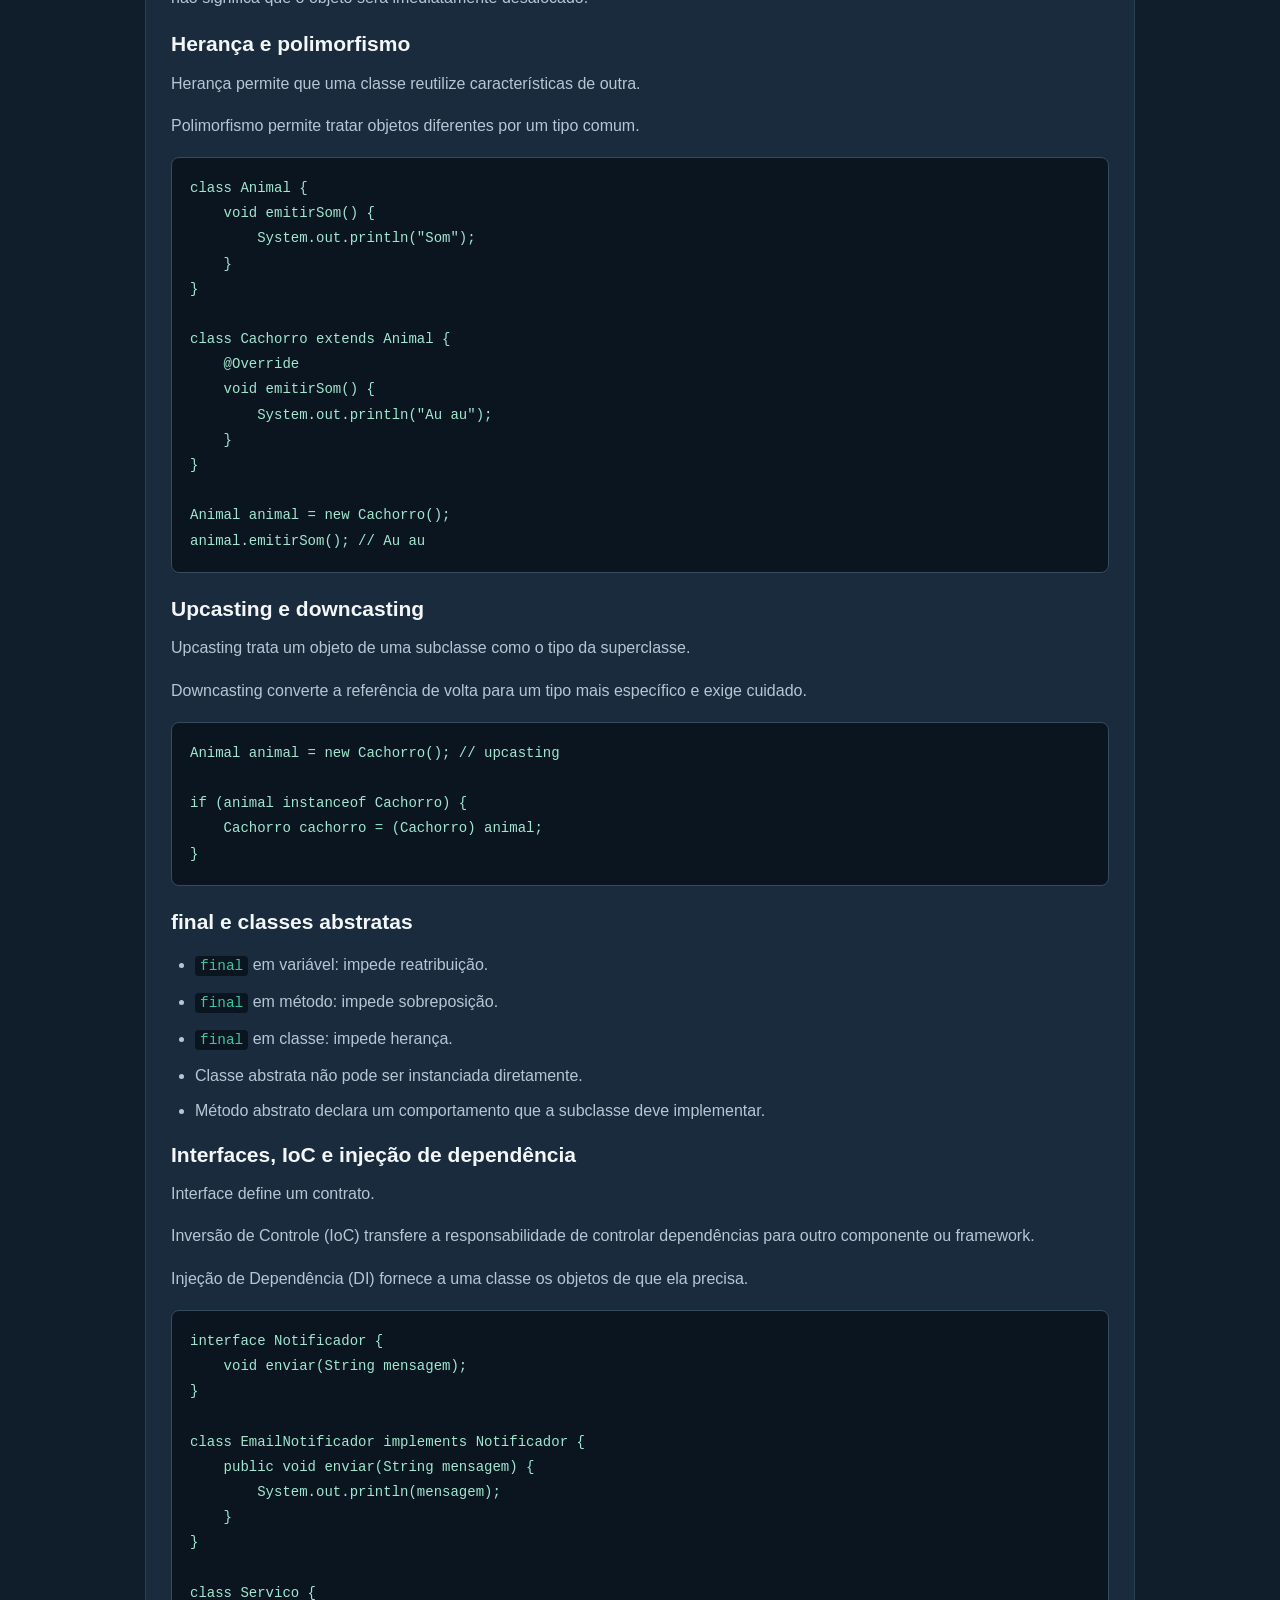
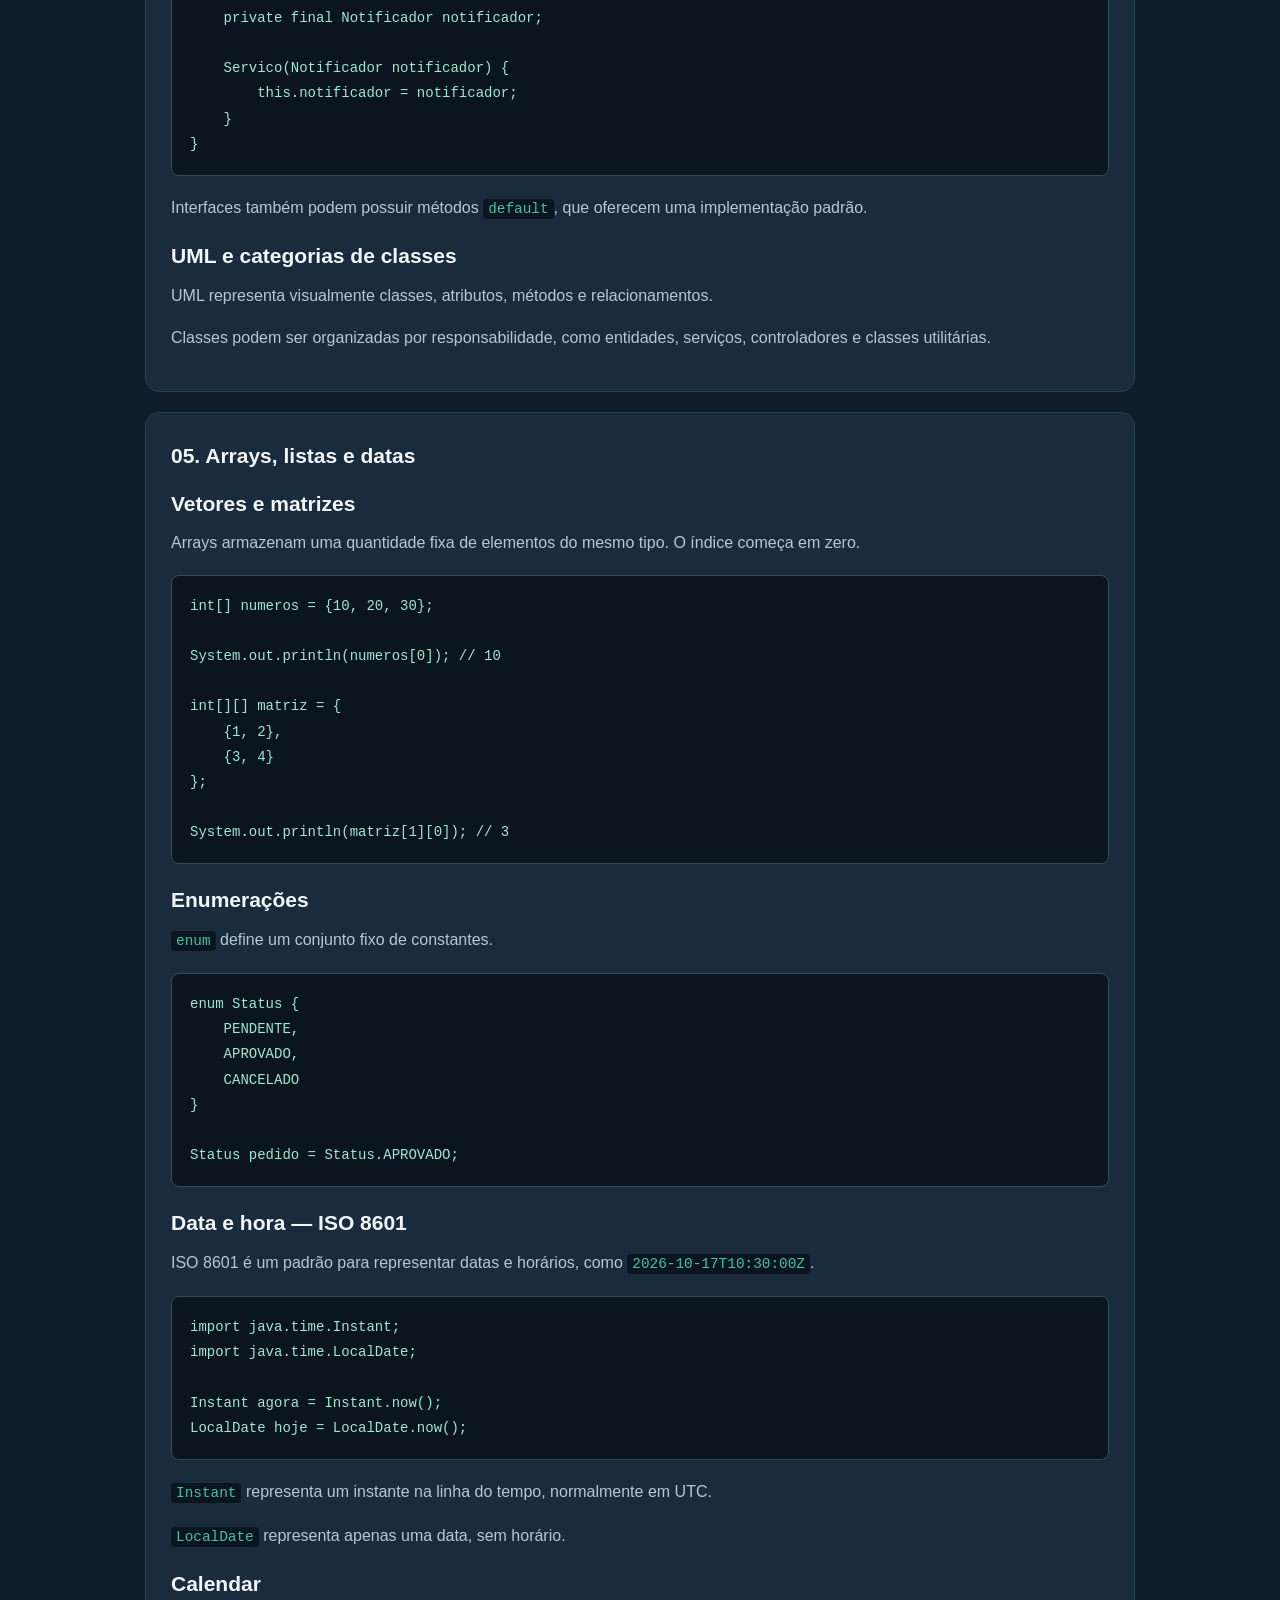
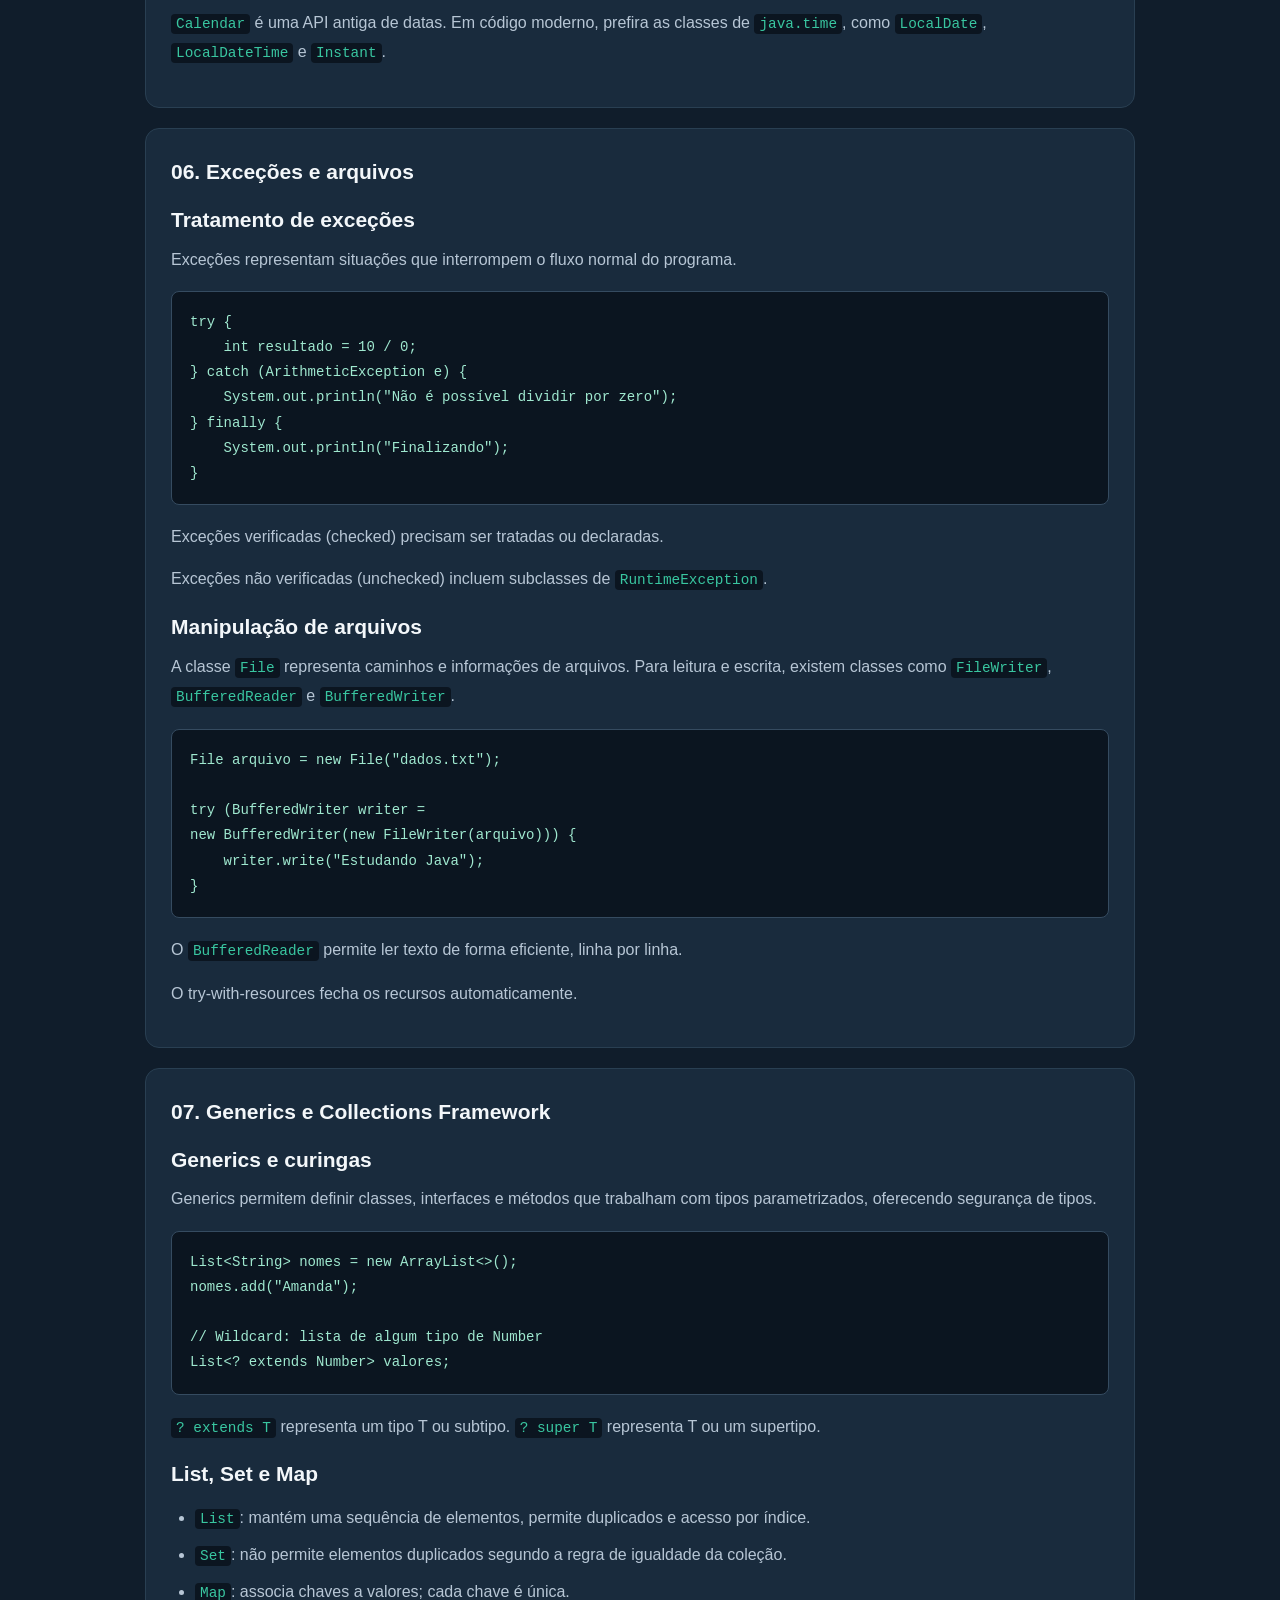
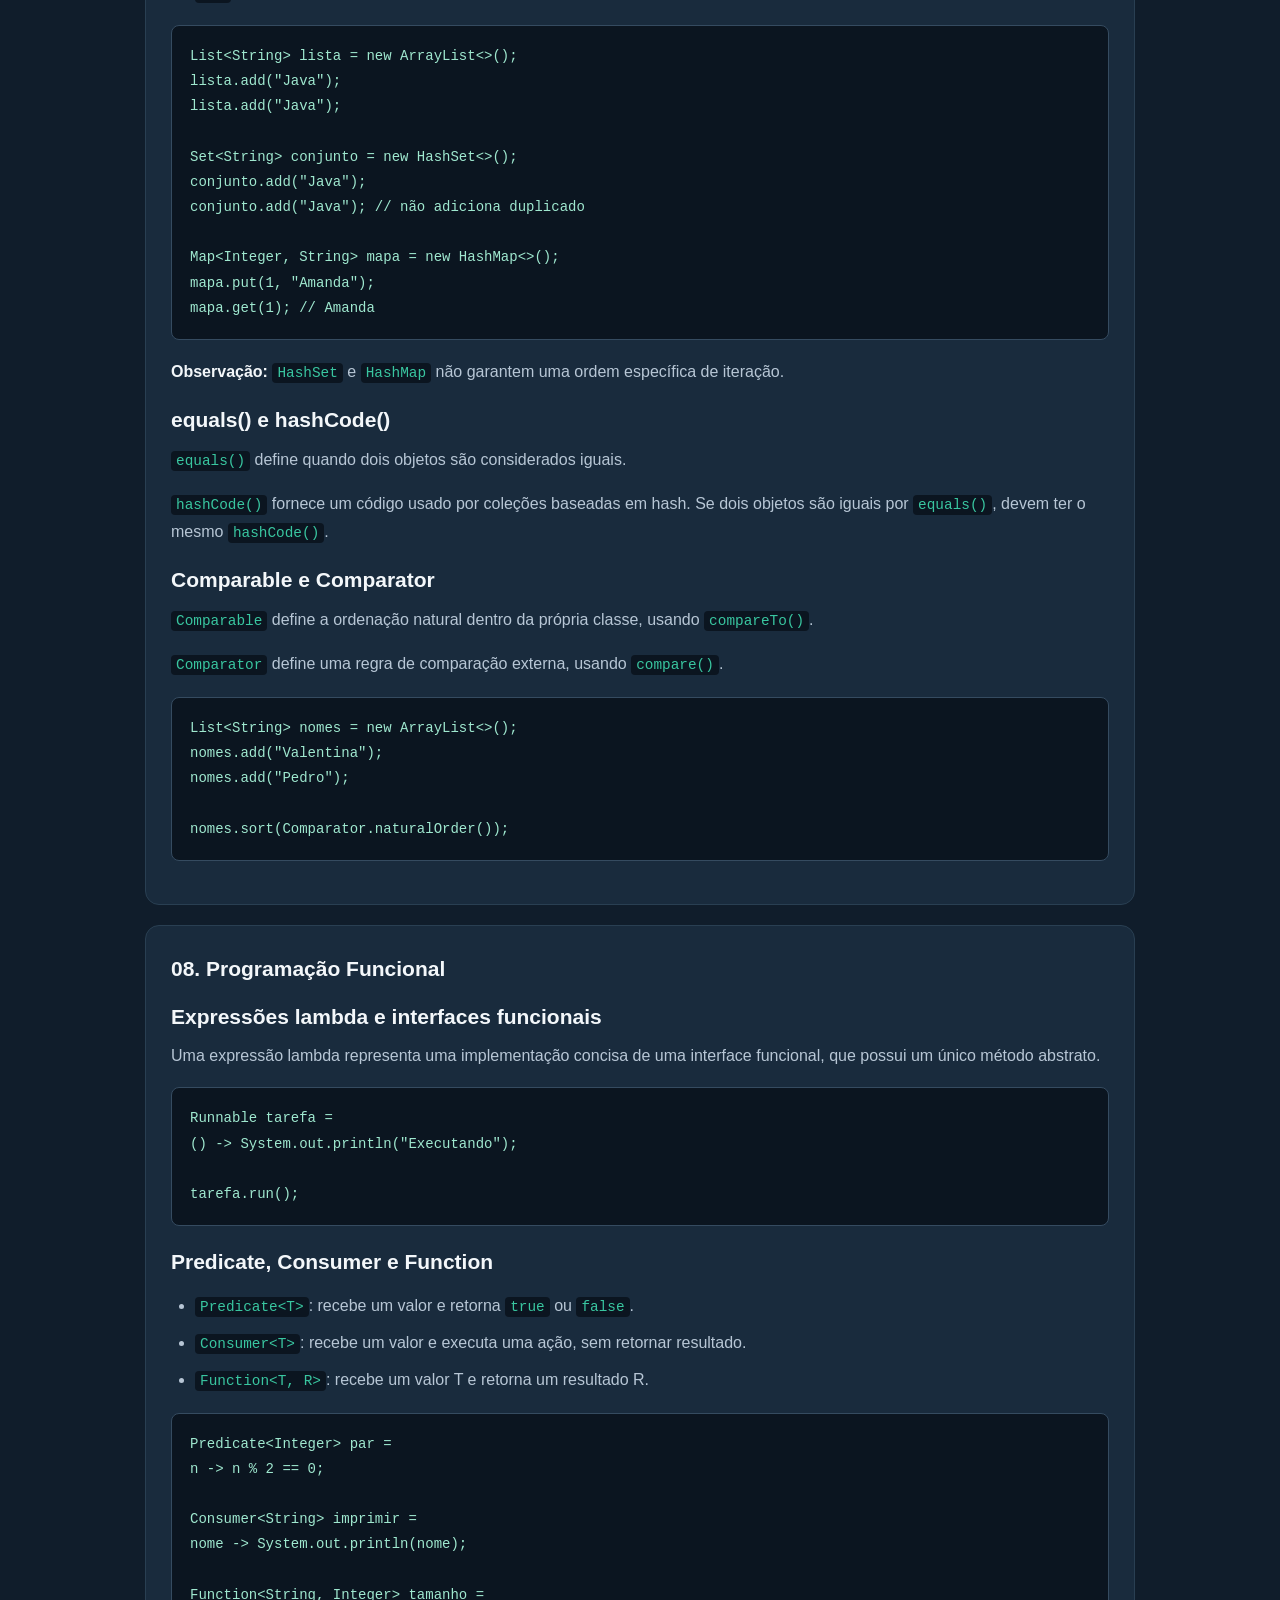
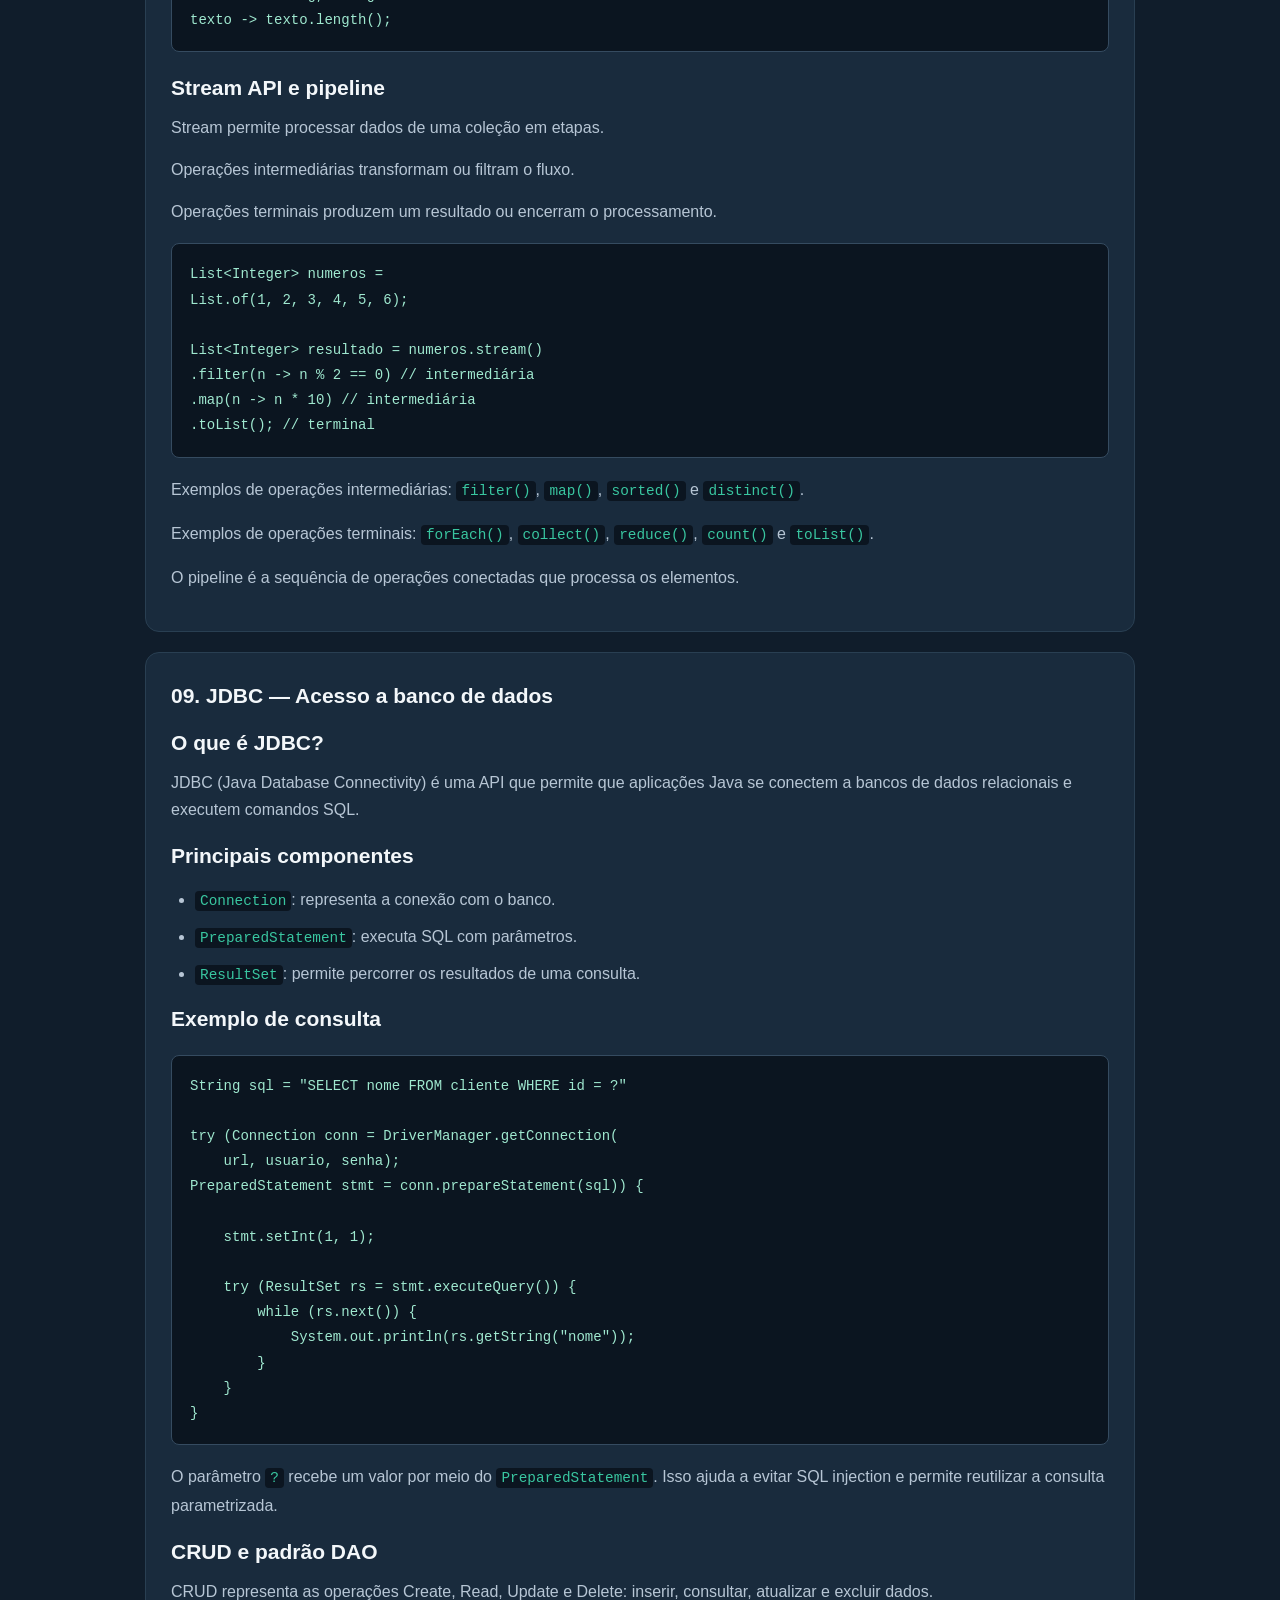
==== commit 8afec80e: "update postgre" ====
--- a/java.html
+++ b/java.html
@@ -3,14 +3,17 @@
 <head>
     <meta charset="UTF-8">
     <meta name="viewport" content="width=device-width, initial-scale=1.0">
-    <title>Java | Meu Portfólio de Estudos</title>
+    <title>Java | Beca BackAmanda</title>
     <link rel="stylesheet" href="style.css">
 </head>
-
 <body>
-
 <header class="cabecalho">
-    <h1>Java</h1>
+    <a href="index.html" class="logo">Beca <span>BackAmanda</span></a>
+    <p>Guia de testes automatizados</p>
+</header>
+<main class="estudos">
+    <p class="destaque">MEUS RESUMOS</p>
+    <h1>☕ Java</h1>
     <p>Conceitos essenciais da linguagem Java.</p>
 </header>
 
@@ -120,9 +123,9 @@
         <pre><code>int idade = 20;
 
 if (idade >= 18) {
-System.out.println("Maior de idade");
+    System.out.println("Maior de idade");
 } else {
-System.out.println("Menor de idade");
+    System.out.println("Menor de idade");
 }</code></pre>
 
         <h3>Switch case</h3>
@@ -130,14 +133,14 @@
         <pre><code>int dia = 2;
 
 switch (dia) {
-case 1:
-System.out.println("Domingo");
-break;
-case 2:
-System.out.println("Segunda");
-break;
-default:
-System.out.println("Outro dia");
+    case 1:
+        System.out.println("Domingo");
+    break;
+    case 2:
+        System.out.println("Segunda");
+    break;
+    default:
+        System.out.println("Outro dia");
 }</code></pre>
 
         <h3>Operador ternário</h3>
@@ -153,18 +156,18 @@
         <p>Executam um bloco de código repetidamente.</p>
         <pre><code>// for: quando conhecemos a repetição
 for (int i = 0; i < 5; i++) {
-System.out.println(i);
+    System.out.println(i);
 }
 
 // while: verifica antes de executar
 int i = 0;
 while (i < 5) {
-i++;
+    i++;
 }
 
 // do-while: executa pelo menos uma vez
 do {
-i--;
+    i--;
 } while (i > 0);</code></pre>
 
         <h3>Escopo e inicialização</h3>
@@ -172,7 +175,7 @@
         <pre><code>int numero = 10;
 
 if (numero > 0) {
-int resultado = numero * 2;
+    int resultado = numero * 2;
 }
 // resultado não existe fora do bloco</code></pre>
 
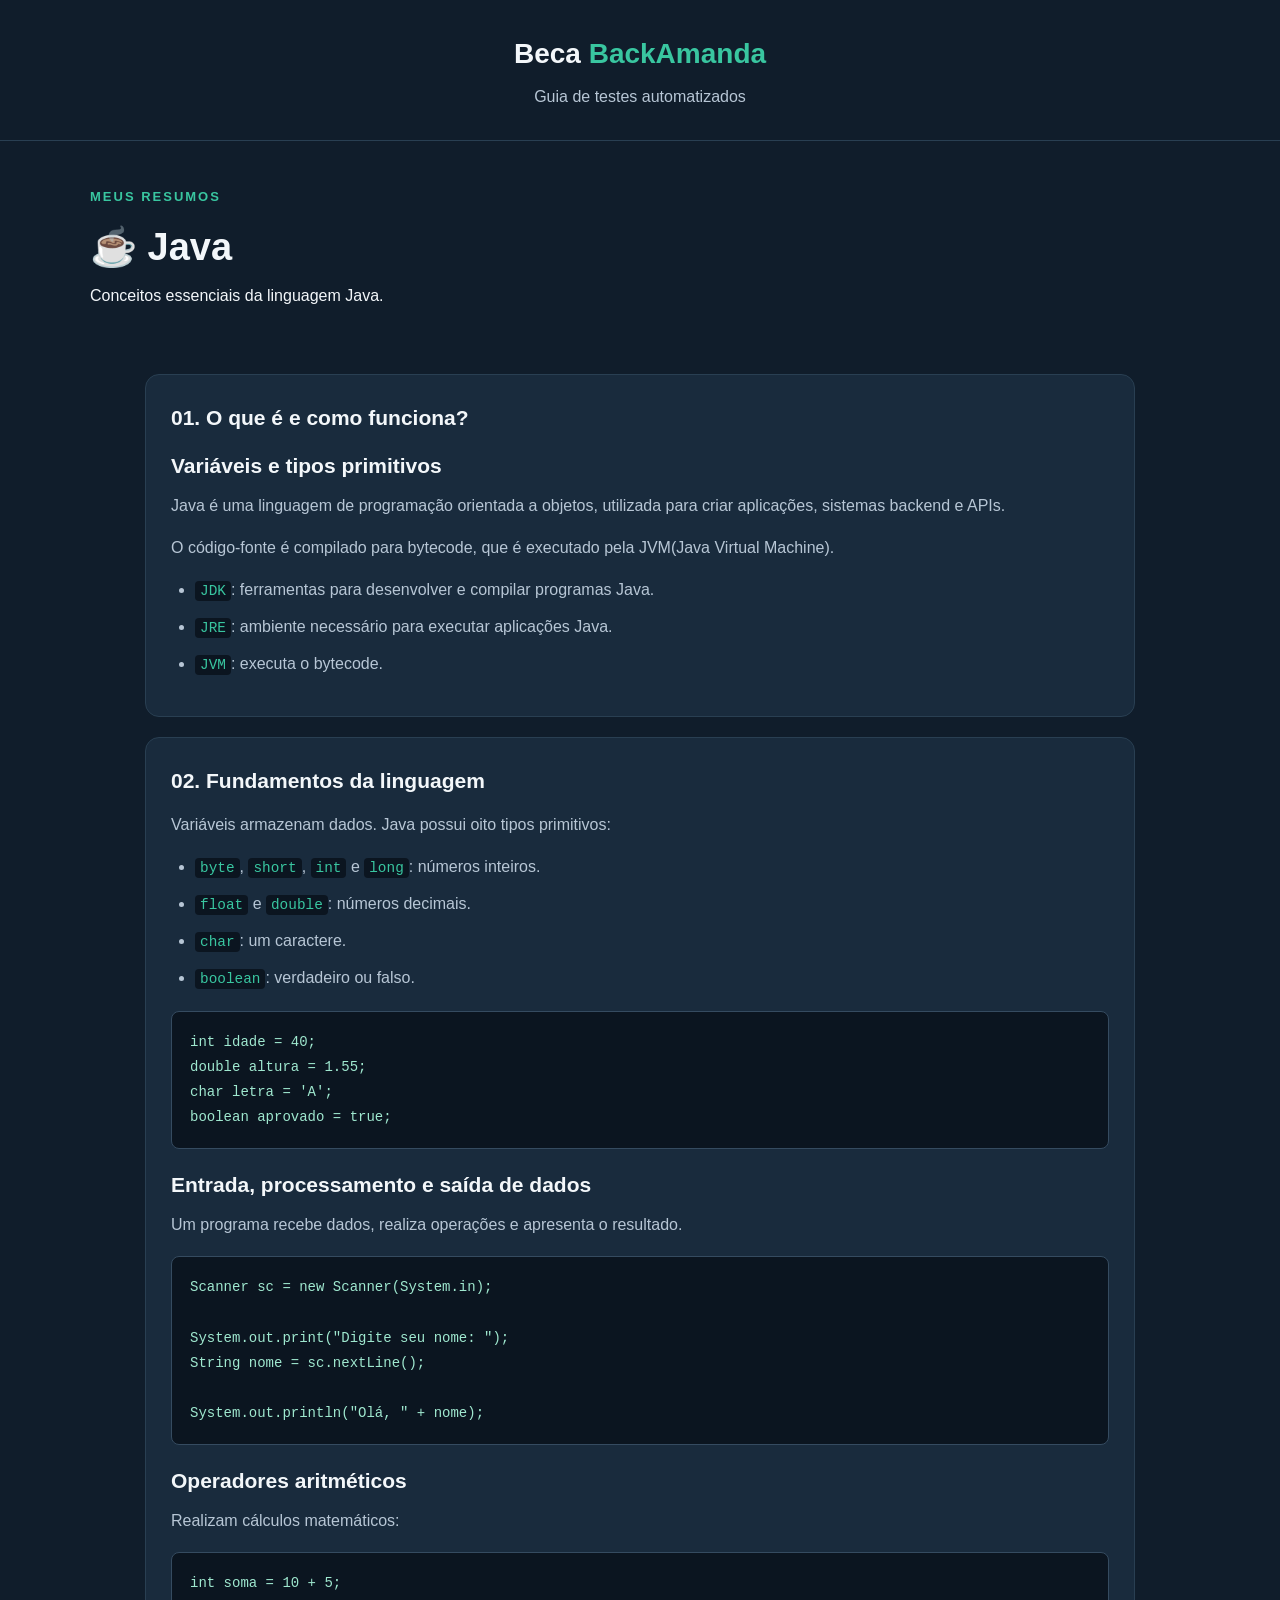
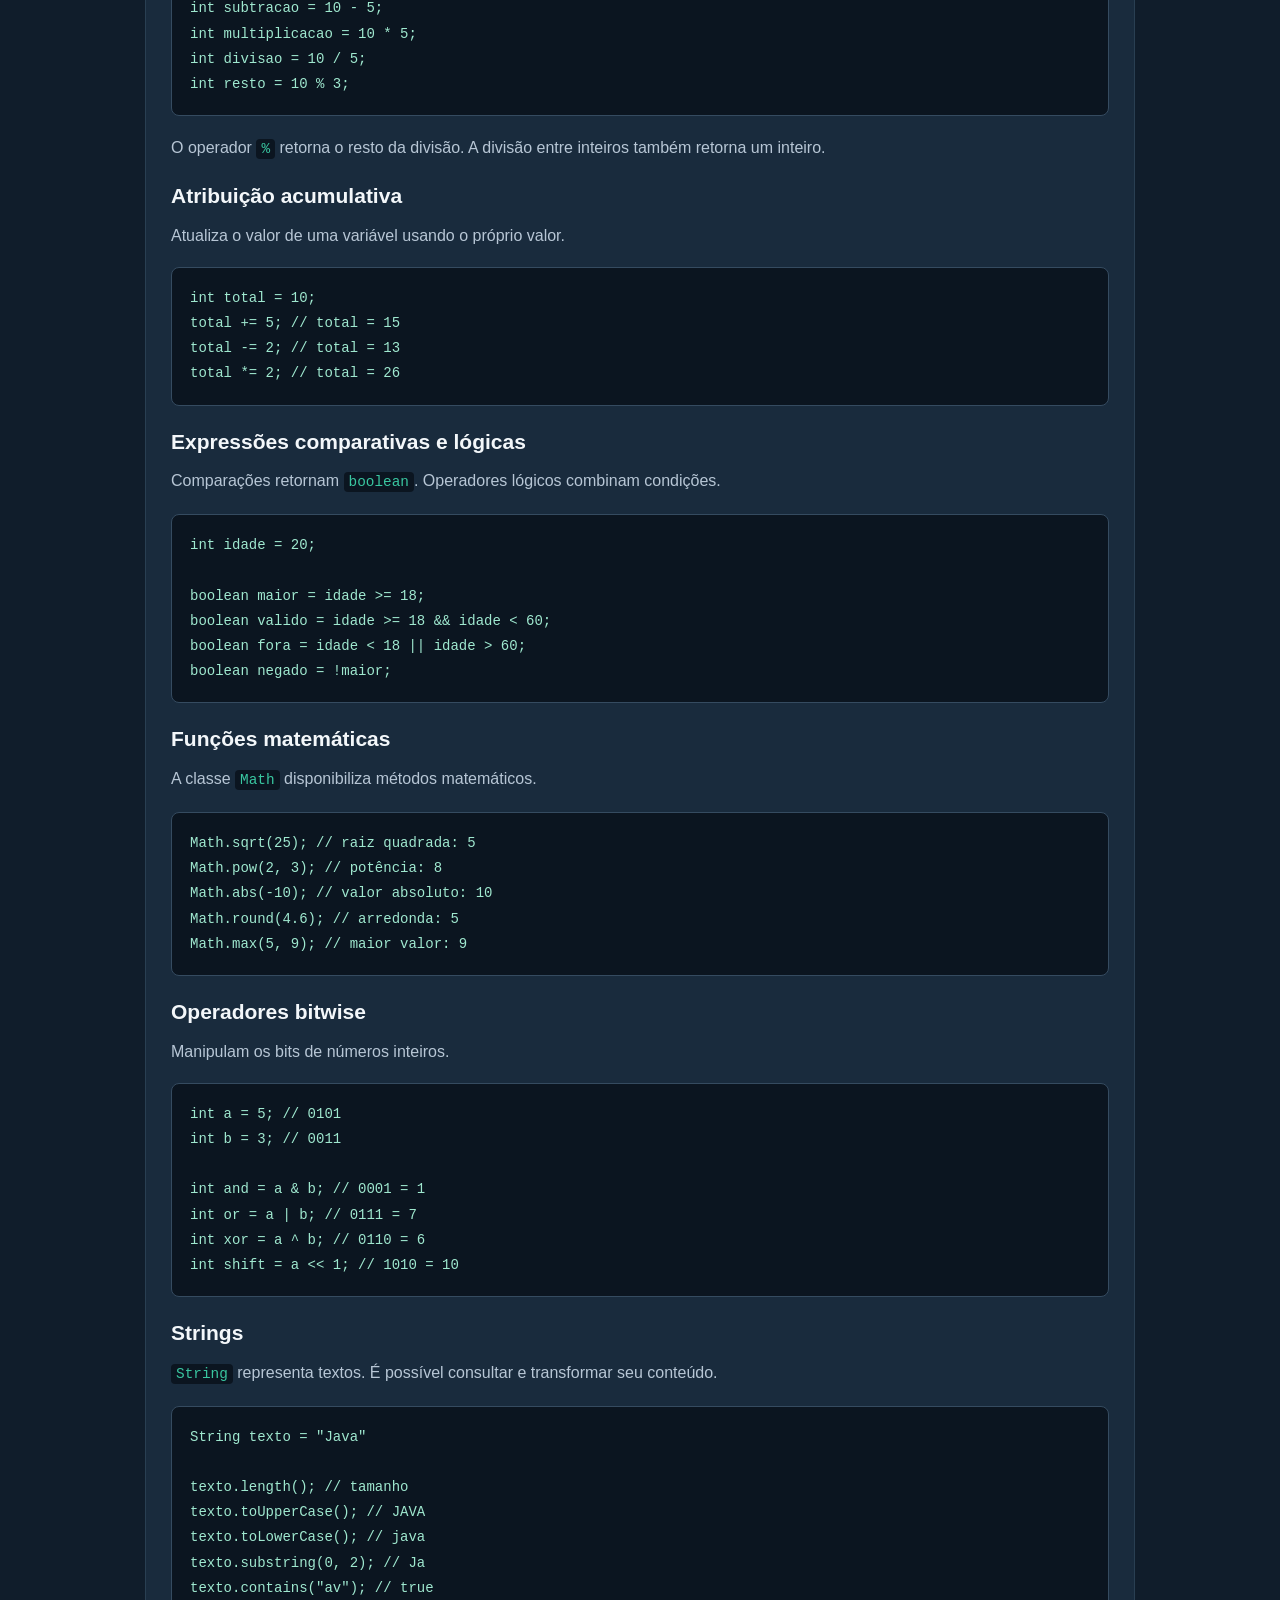
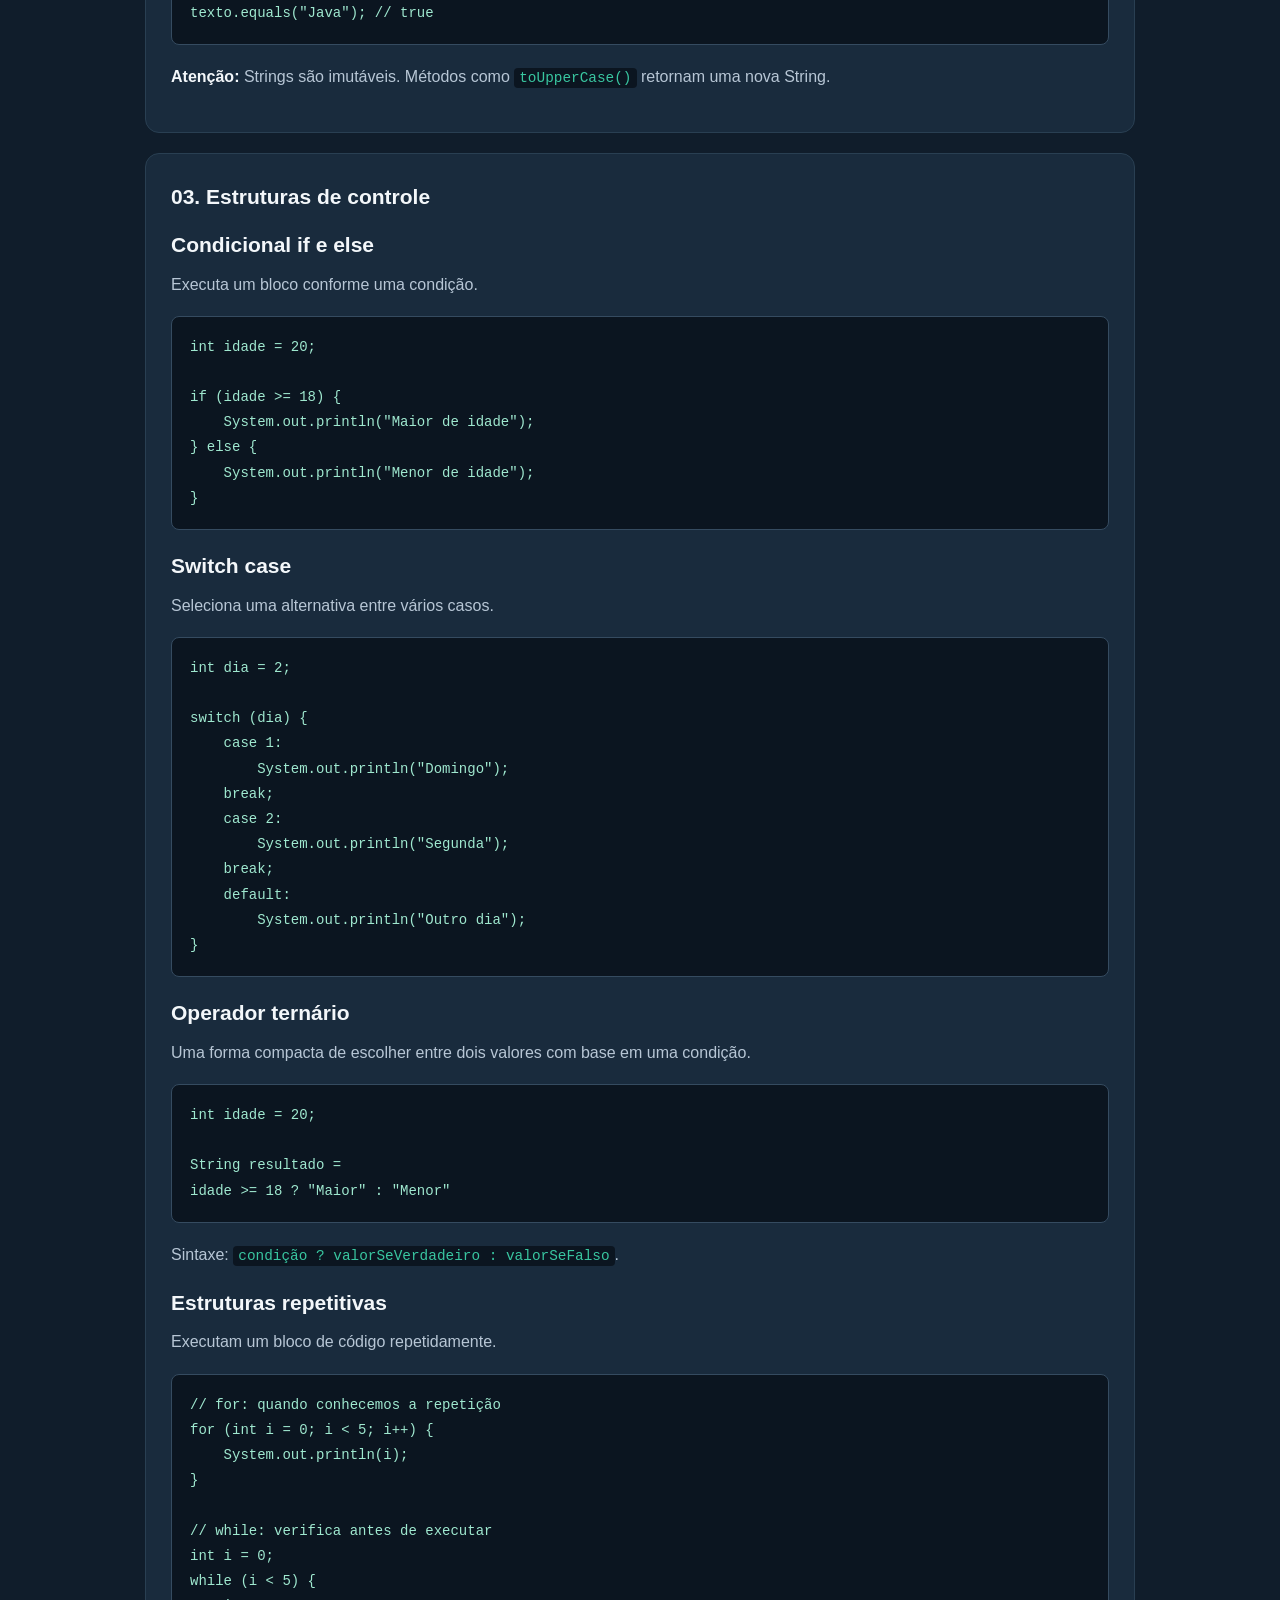
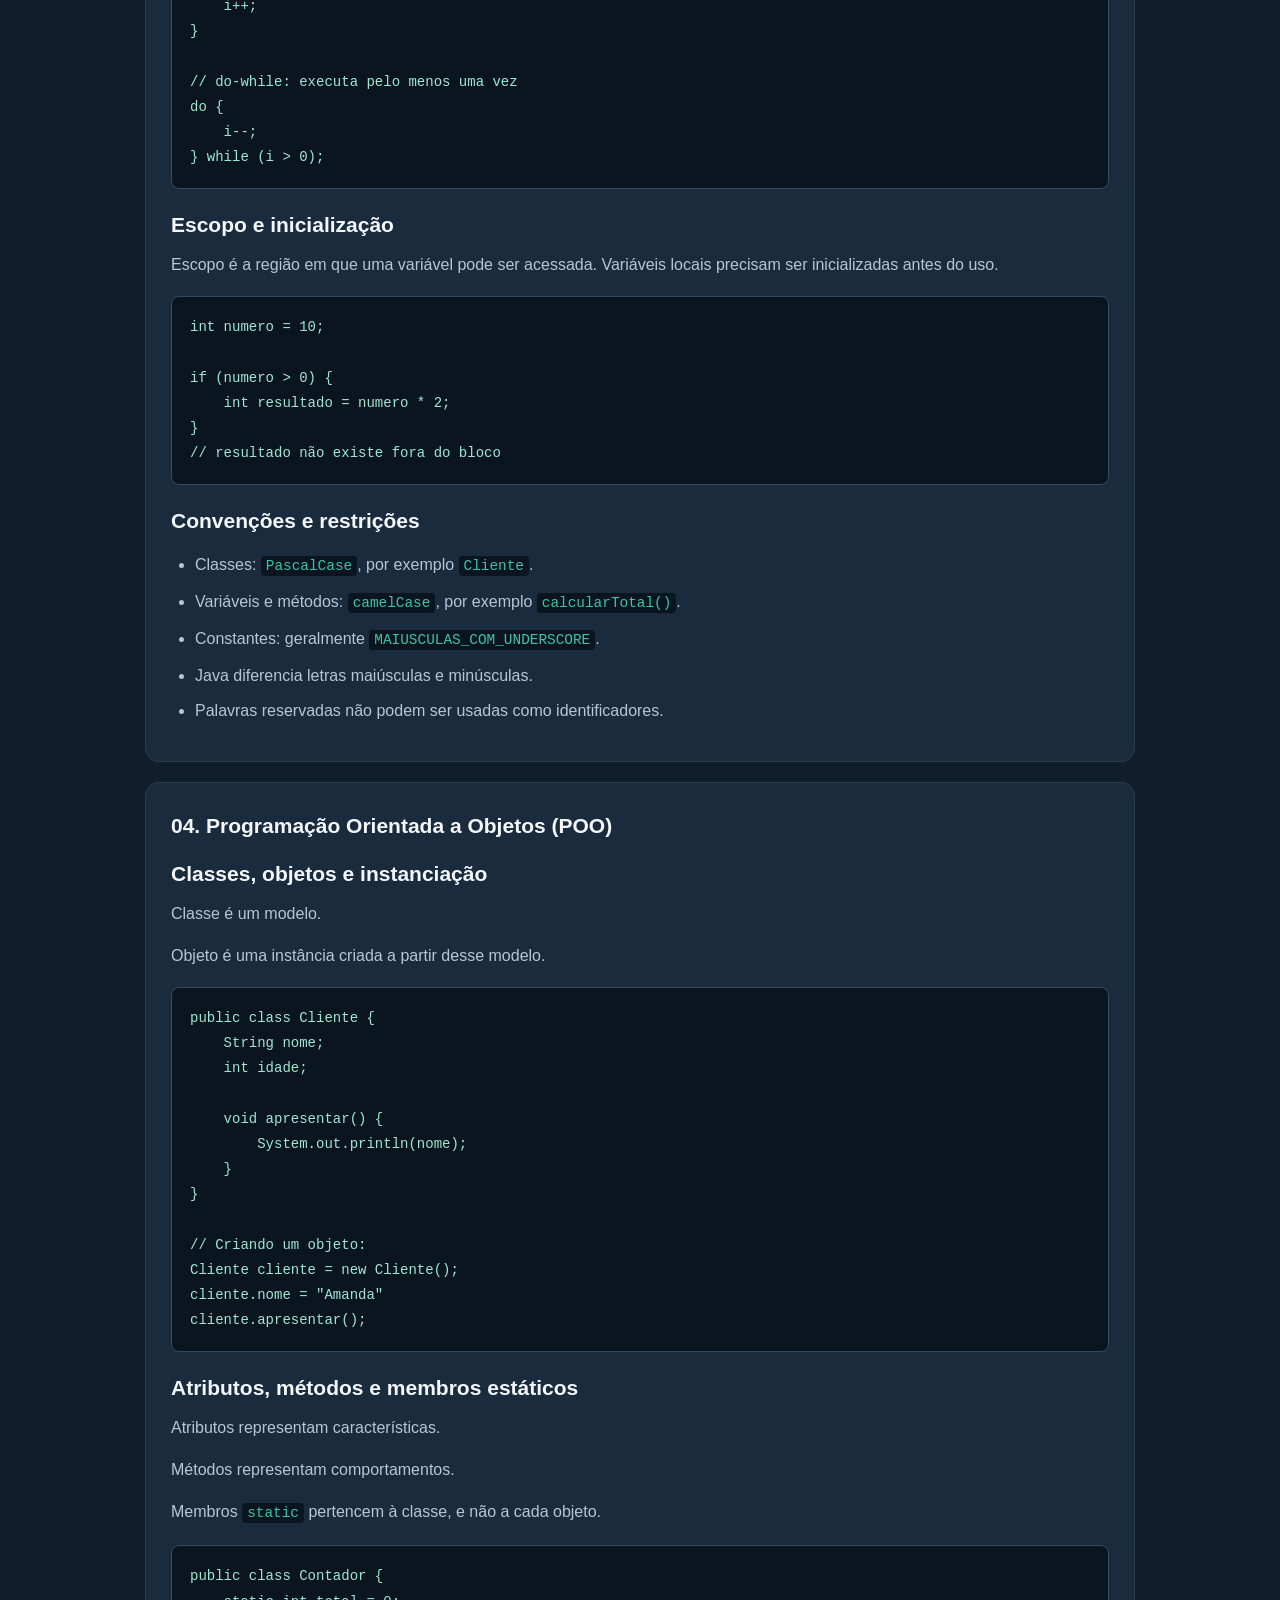
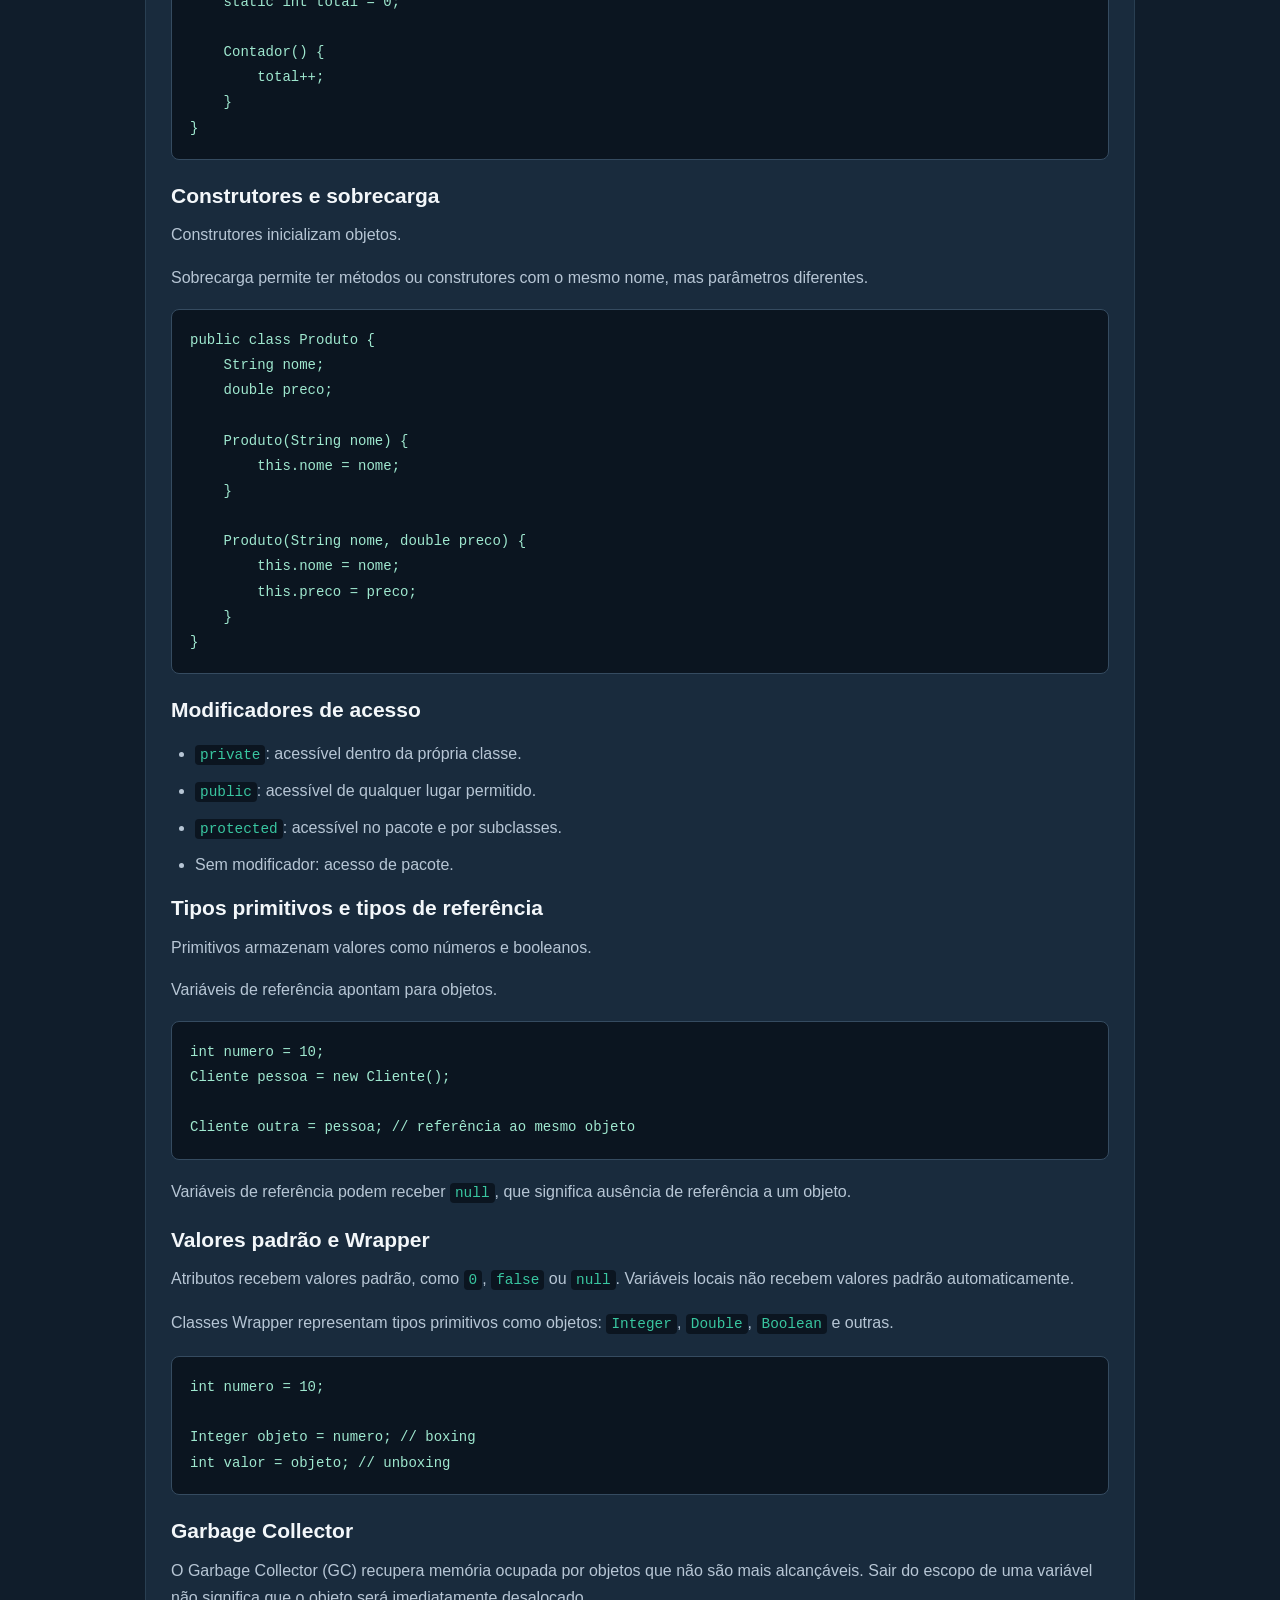
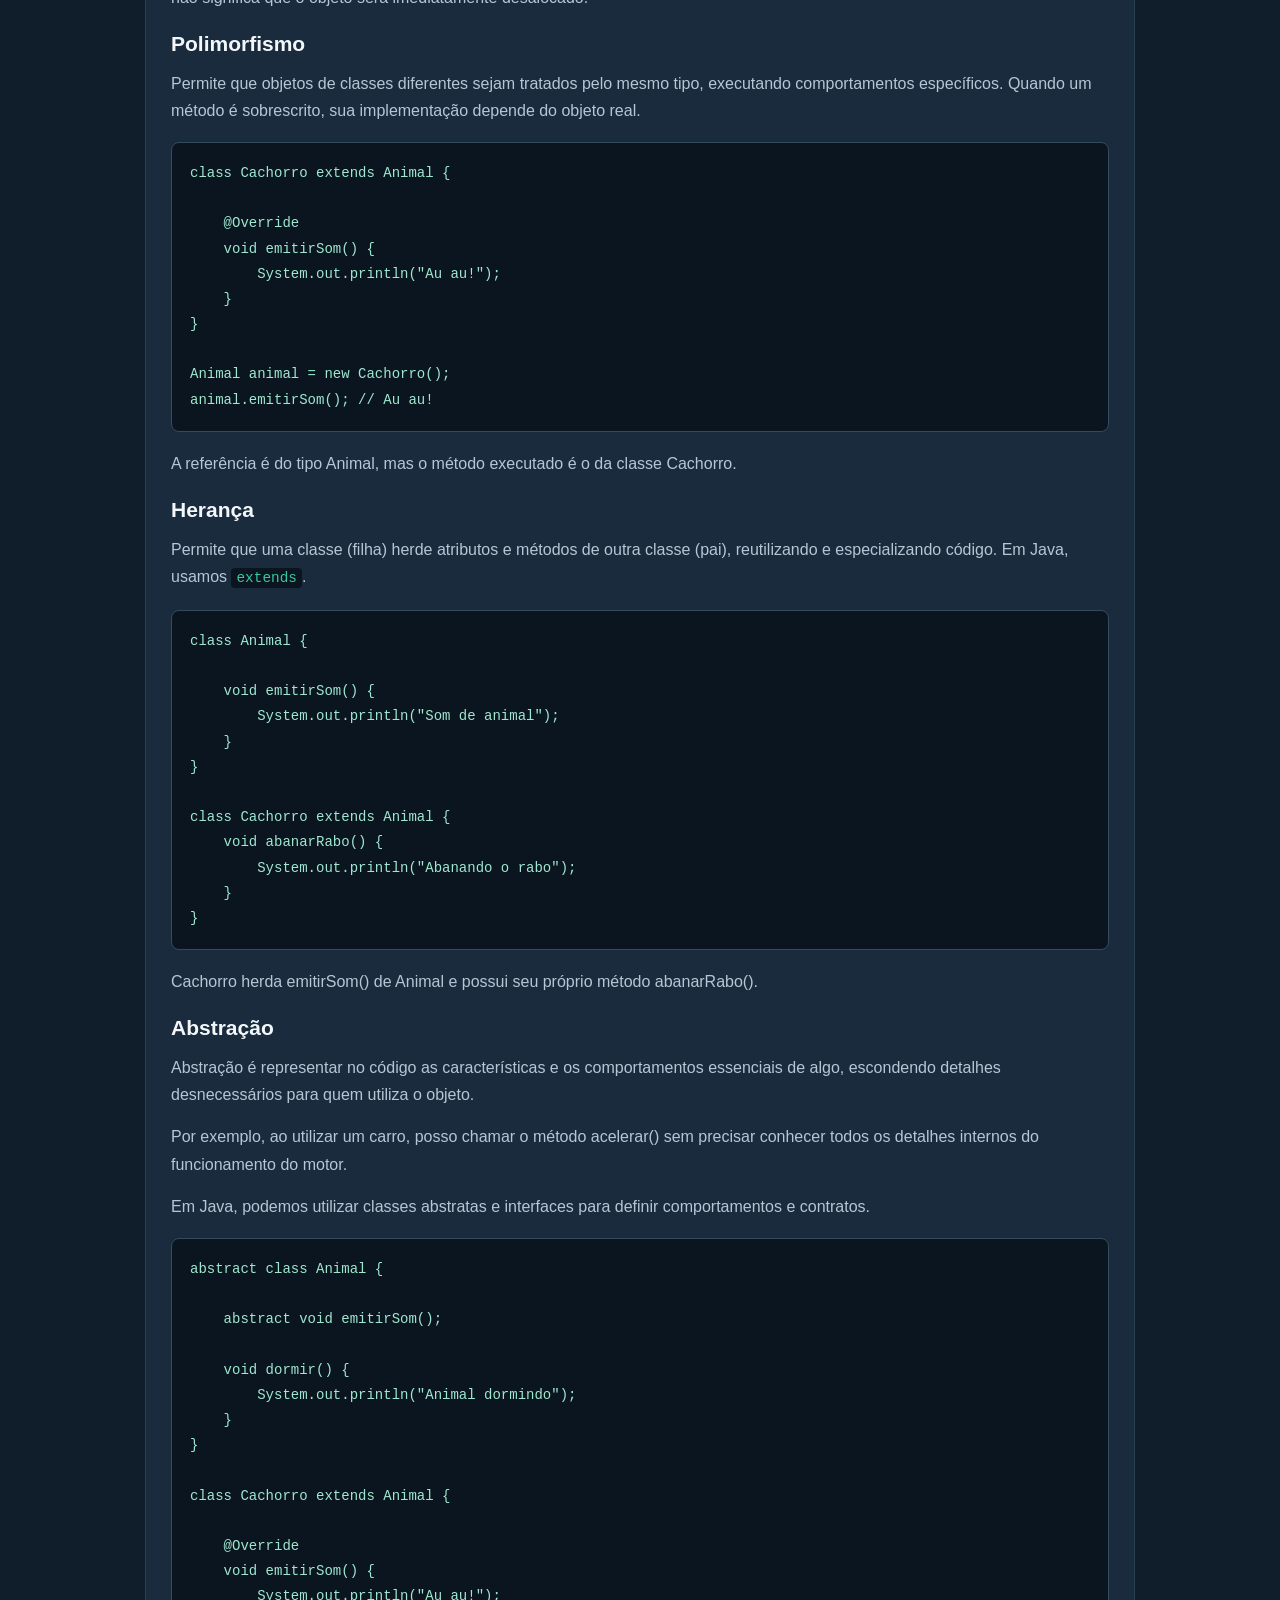
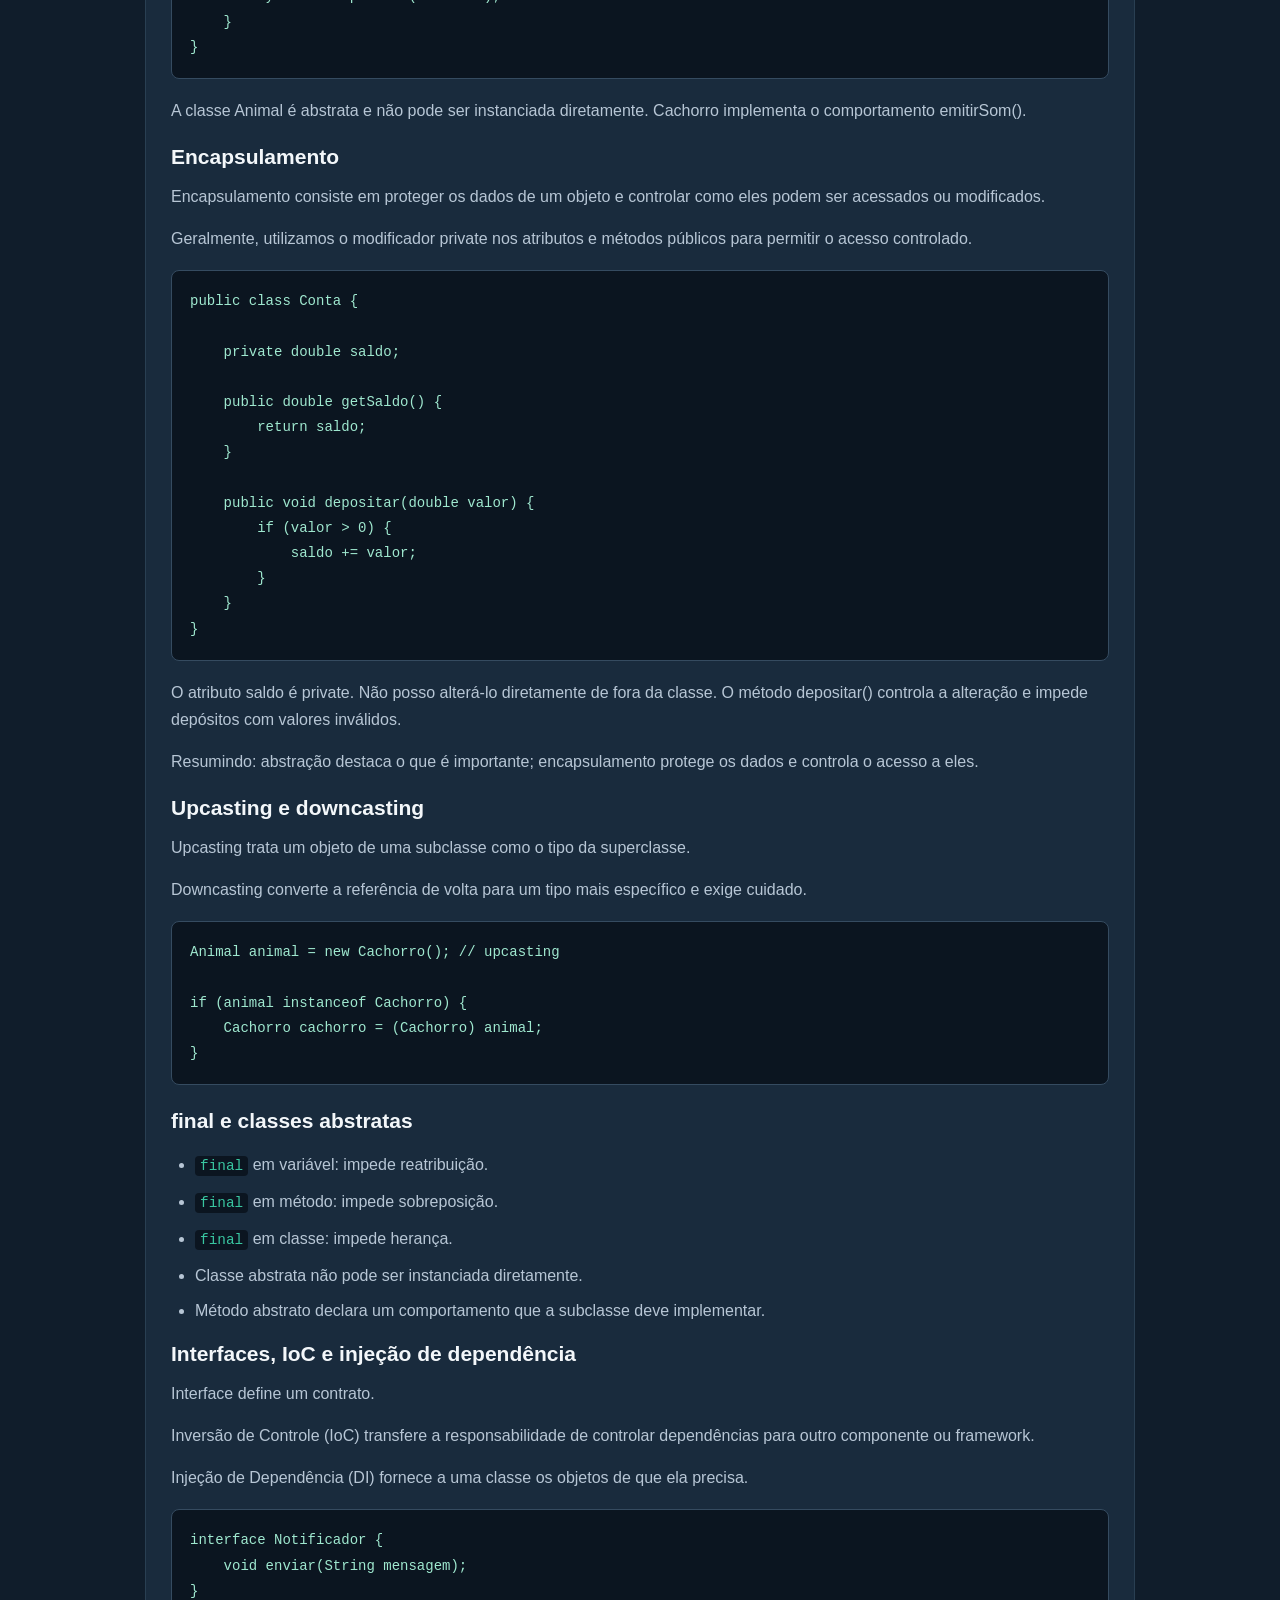
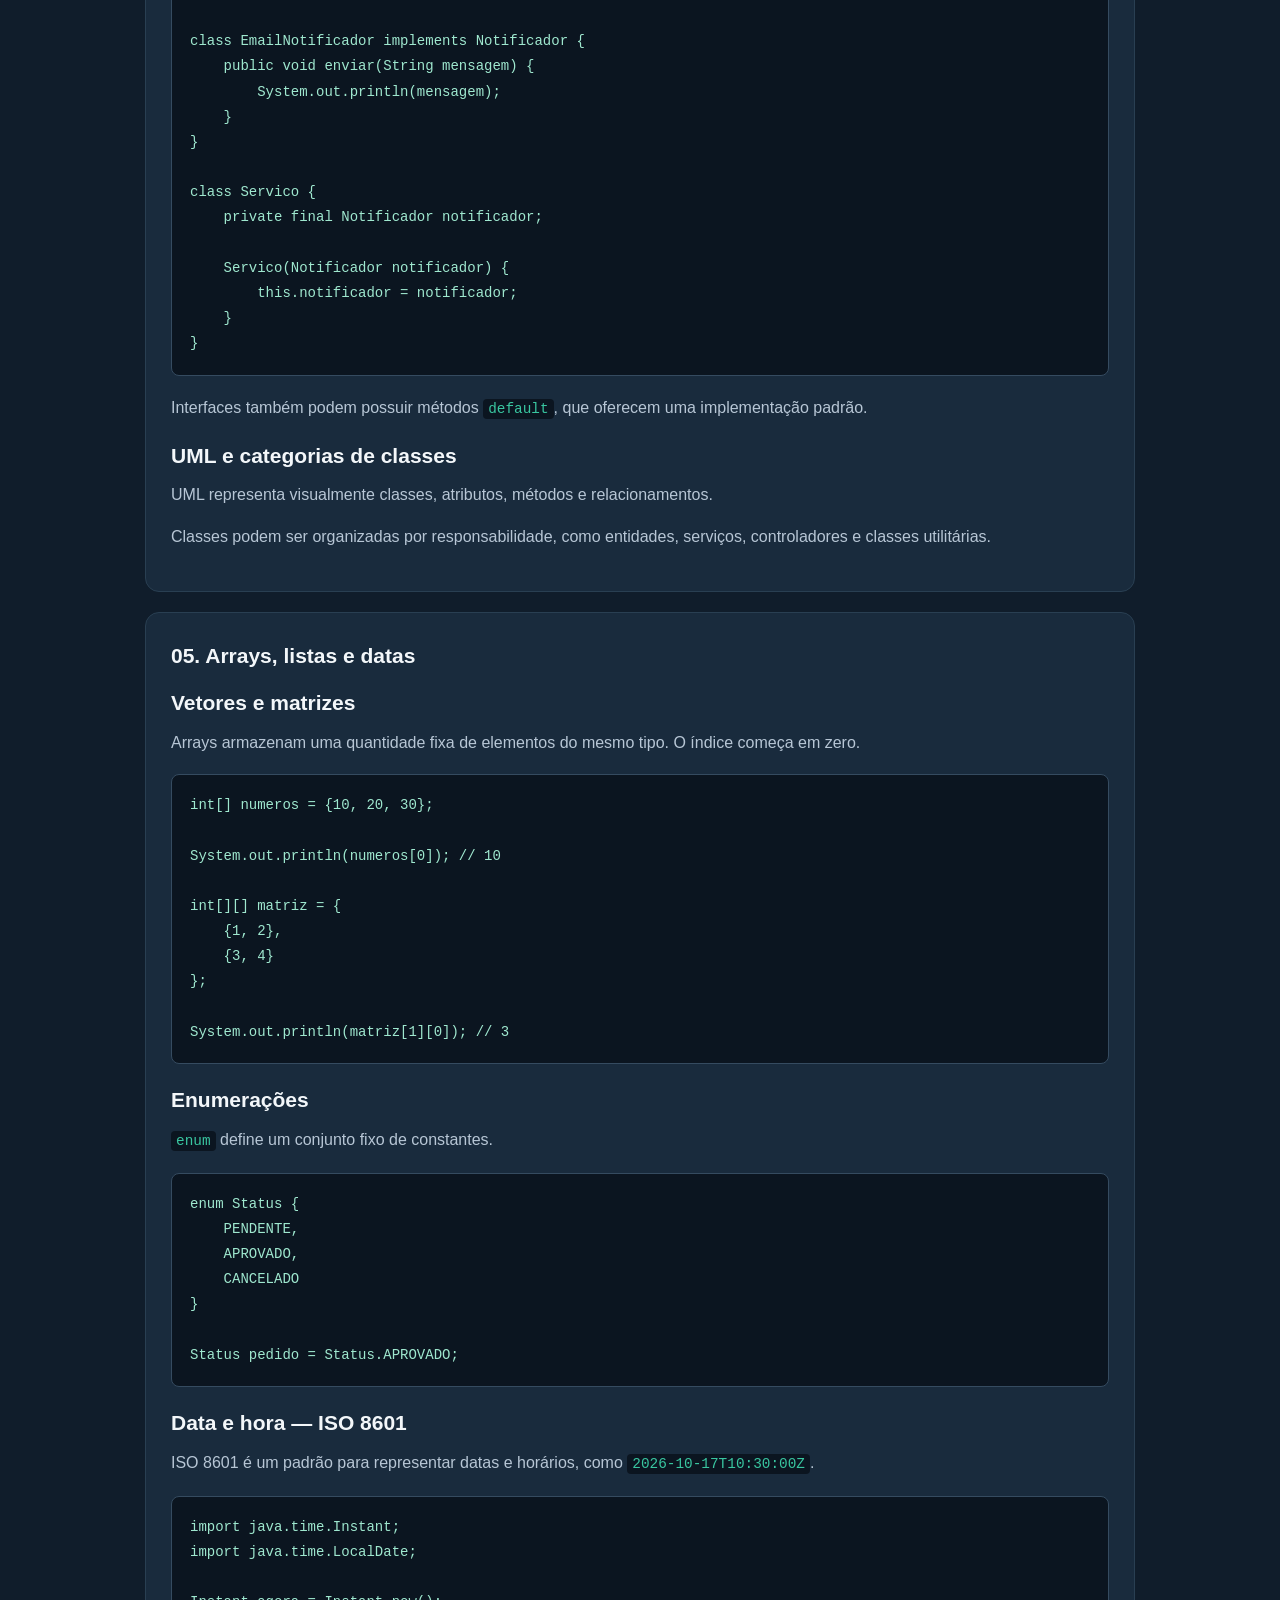
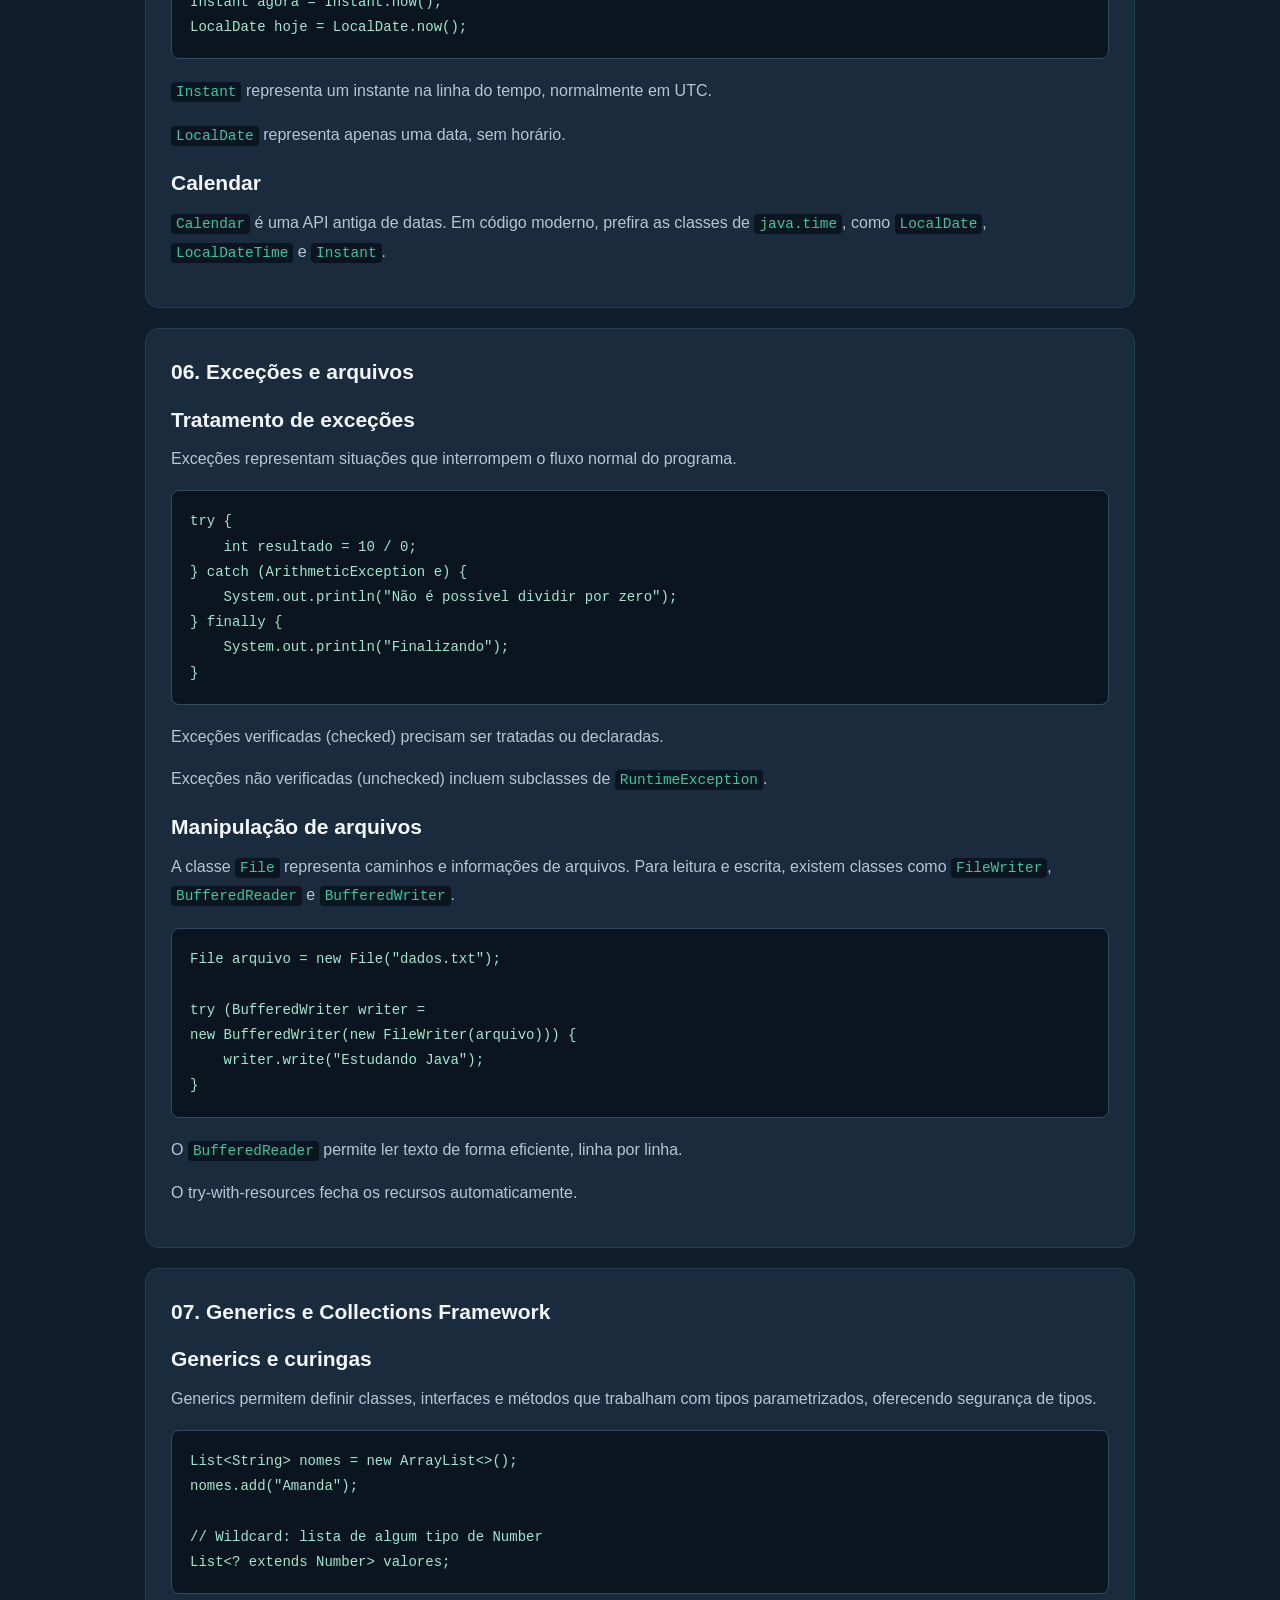
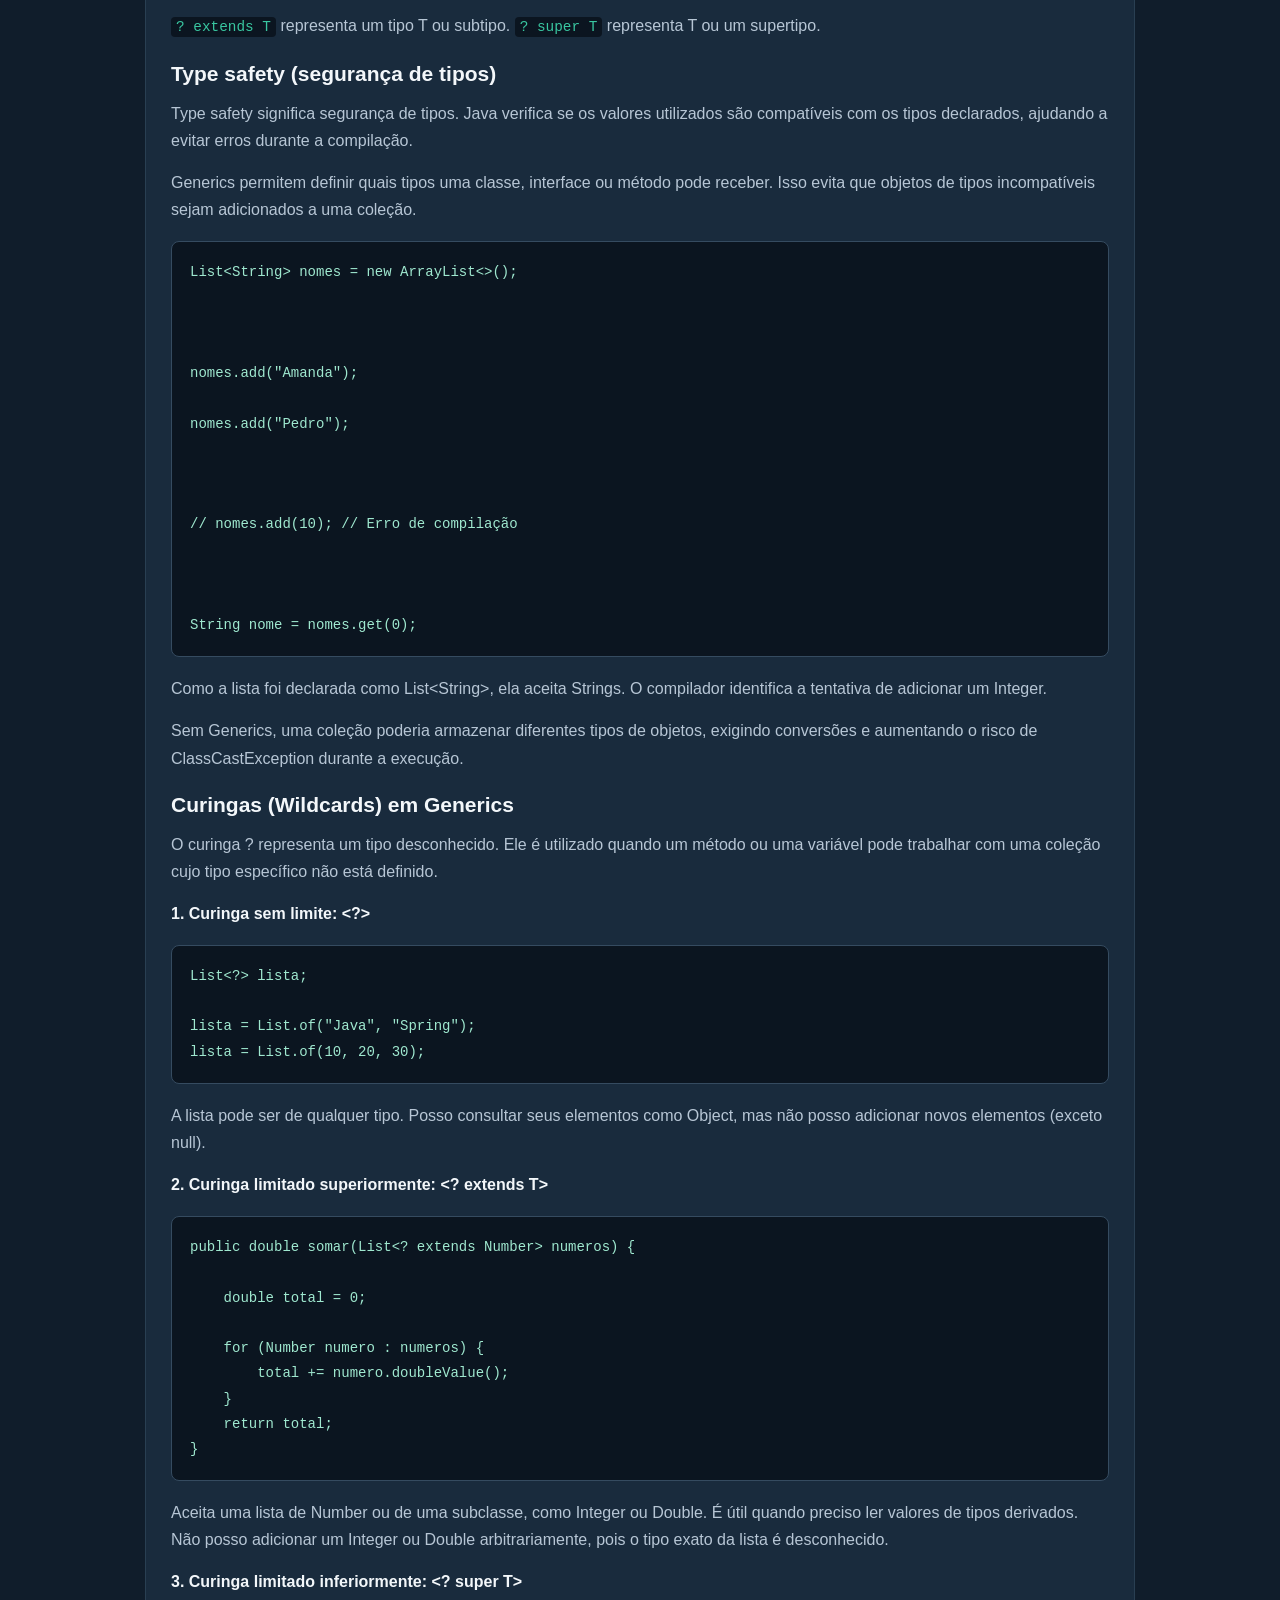
==== commit 936b777e: "update index" ====
--- a/java.html
+++ b/java.html
@@ -265,26 +265,114 @@
 int valor = objeto; // unboxing</code></pre>
 
         <h3>Garbage Collector</h3>
-        <p>O Garbage Collector (GC) recupera memória ocupada por objetos que não são mais alcançáveis. Sair do escopo de uma variável não significa que o objeto será imediatamente desalocado.</p>
-
-        <h3>Herança e polimorfismo</h3>
-        <p>Herança permite que uma classe reutilize características de outra. </p>
-        <p>Polimorfismo permite tratar objetos diferentes por um tipo comum.</p>
-        <pre><code>class Animal {
-    void emitirSom() {
-        System.out.println("Som");
-    }
-}
-
-class Cachorro extends Animal {
+        <p>O Garbage Collector (GC) recupera memória ocupada por objetos que não são mais alcançáveis. Sair do escopo
+            de uma variável não significa que o objeto será imediatamente desalocado.</p>
+
+        <h3>Polimorfismo</h3>
+
+        <p>Permite que objetos de classes diferentes sejam tratados
+            pelo mesmo tipo, executando comportamentos específicos.
+            Quando um método é sobrescrito, sua implementação depende
+            do objeto real.</p>
+
+        <pre><code>class Cachorro extends Animal {
+
     @Override
     void emitirSom() {
-        System.out.println("Au au");
+        System.out.println("Au au!");
     }
 }
 
 Animal animal = new Cachorro();
-animal.emitirSom(); // Au au</code></pre>
+animal.emitirSom(); // Au au!</code></pre>
+
+        <p>A referência é do tipo Animal, mas o método executado é o da classe Cachorro.</p>
+
+        <h3>Herança</h3>
+
+        <p>Permite que uma classe (filha) herde atributos e métodos
+            de outra classe (pai), reutilizando e especializando código.
+            Em Java, usamos <code>extends</code>.
+        </p>
+
+        <pre><code>class Animal {
+
+    void emitirSom() {
+        System.out.println("Som de animal");
+    }
+}
+
+class Cachorro extends Animal {
+    void abanarRabo() {
+        System.out.println("Abanando o rabo");
+    }
+}</code></pre>
+
+        <p>Cachorro herda emitirSom() de Animal e possui seu próprio
+            método abanarRabo().
+        </p>
+
+        <h3>Abstração</h3>
+
+        <p>Abstração é representar no código as características e os
+            comportamentos essenciais de algo, escondendo detalhes
+            desnecessários para quem utiliza o objeto.
+        </p>
+
+        <p>Por exemplo, ao utilizar um carro, posso chamar o método
+            acelerar() sem precisar conhecer todos os detalhes internos
+            do funcionamento do motor.</p>
+
+        <p>Em Java, podemos utilizar classes abstratas e interfaces
+            para definir comportamentos e contratos.</p>
+
+        <pre><code>abstract class Animal {
+
+    abstract void emitirSom();
+
+    void dormir() {
+        System.out.println("Animal dormindo");
+    }
+}
+
+class Cachorro extends Animal {
+
+    @Override
+    void emitirSom() {
+        System.out.println("Au au!");
+    }
+}</code></pre>
+
+        <p>A classe Animal é abstrata e não pode ser instanciada
+            diretamente. Cachorro implementa o comportamento emitirSom().</p>
+
+        <h3>Encapsulamento</h3>
+
+        <p>Encapsulamento consiste em proteger os dados de um objeto
+            e controlar como eles podem ser acessados ou modificados.</p>
+        <p>Geralmente, utilizamos o modificador private nos atributos
+            e métodos públicos para permitir o acesso controlado.</p>
+
+        <pre><code>public class Conta {
+
+    private double saldo;
+
+    public double getSaldo() {
+        return saldo;
+    }
+
+    public void depositar(double valor) {
+        if (valor > 0) {
+            saldo += valor;
+        }
+    }
+}</code></pre>
+
+        <p>O atributo saldo é private. Não posso alterá-lo diretamente
+            de fora da classe. O método depositar() controla a alteração
+            e impede depósitos com valores inválidos.</p>
+        <p>Resumindo: abstração destaca o que é importante; encapsulamento
+            protege os dados e controla o acesso a eles.</p>
 
         <h3>Upcasting e downcasting</h3>
         <p>Upcasting trata um objeto de uma subclasse como o tipo da superclasse.</p>
@@ -416,6 +504,138 @@
 
         <p><code>? extends T</code> representa um tipo T ou subtipo. <code>? super T</code> representa T ou um supertipo.</p>
 
+        <h3>Type safety (segurança de tipos)</h3>
+
+
+
+        <p>
+
+            Type safety significa segurança de tipos. Java verifica se os
+
+            valores utilizados são compatíveis com os tipos declarados,
+
+            ajudando a evitar erros durante a compilação.
+
+        </p>
+
+
+
+        <p>
+
+            Generics permitem definir quais tipos uma classe, interface
+
+            ou método pode receber. Isso evita que objetos de tipos
+
+            incompatíveis sejam adicionados a uma coleção.
+
+        </p>
+
+
+
+        <pre><code>List&lt;String&gt; nomes = new ArrayList<>();
+
+
+
+nomes.add("Amanda");
+
+nomes.add("Pedro");
+
+
+
+// nomes.add(10); // Erro de compilação
+
+
+
+String nome = nomes.get(0);</code></pre>
+
+
+
+        <p>
+
+            Como a lista foi declarada como List&lt;String&gt;, ela aceita
+
+            Strings. O compilador identifica a tentativa de adicionar
+
+            um Integer.
+
+        </p>
+
+
+
+        <p>
+
+            Sem Generics, uma coleção poderia armazenar diferentes tipos
+
+            de objetos, exigindo conversões e aumentando o risco de
+
+            ClassCastException durante a execução.
+
+        </p>
+
+
+
+        <h3>Curingas (Wildcards) em Generics</h3>
+
+
+
+        <p>
+            O curinga ? representa um tipo desconhecido. Ele é utilizado
+            quando um método ou uma variável pode trabalhar com uma
+            coleção cujo tipo específico não está definido.
+        </p>
+
+        <p><strong>1. Curinga sem limite: &lt;?&gt;</strong></p>
+
+        <pre><code>List&lt;?&gt; lista;
+
+lista = List.of("Java", "Spring");
+lista = List.of(10, 20, 30);</code></pre>
+
+        <p>A lista pode ser de qualquer tipo. Posso consultar seus
+            elementos como Object, mas não posso adicionar novos
+            elementos (exceto null).
+        </p>
+
+        <p><strong>2. Curinga limitado superiormente: &lt;? extends T&gt;</strong></p>
+
+        <pre><code>public double somar(List&lt;? extends Number&gt; numeros) {
+
+    double total = 0;
+
+    for (Number numero : numeros) {
+        total += numero.doubleValue();
+    }
+    return total;
+}</code></pre>
+
+        <p>Aceita uma lista de Number ou de uma subclasse, como Integer
+            ou Double. É útil quando preciso ler valores de tipos derivados.
+            Não posso adicionar um Integer ou Double arbitrariamente,
+            pois o tipo exato da lista é desconhecido.
+        </p>
+
+        <p><strong>3. Curinga limitado inferiormente: &lt;? super T&gt;</strong></p>
+
+        <pre><code>public void adicionarNumeros(List&lt;? super Integer&gt; lista) {
+    lista.add(10);
+    lista.add(20);
+}</code></pre>
+
+        <p>Aceita uma lista de Integer ou de um supertipo, como Number
+            ou Object. Posso adicionar Integer com segurança, mas ao
+            consultar os elementos, só tenho garantia de receber Object.
+        </p>
+        <p><strong>Dica para lembrar: PECS</strong></p>
+        <ul>
+            <li><strong>Producer Extends:</strong> se a coleção fornece
+                valores para leitura, prefira extends.</li>
+            <li><strong>Consumer Super:</strong> se a coleção recebe
+                valores que você adiciona, prefira super.</li>
+        </ul>
+        <p>Exemplo: List&lt;? extends Number&gt; é adequada para ler números;
+            List&lt;? super Integer&gt; é adequada para inserir Integers.
+        </p>
+
         <h3>List, Set e Map</h3>
         <ul>
             <li><code>List</code>: mantém uma sequência de elementos, permite duplicados e acesso por índice.</li>
@@ -529,7 +749,7 @@
         <p>Os comandos SQL e os estudos específicos de PostgreSQL estão na página PostgreSQL deste portfólio.</p>
     </article>
 
-    <article class="cartao destaque">
+    <article class="cartao">
         <h2>10. Boas práticas e evolução</h2>
         <ul>
             <li>Utilizar nomes claros para classes, métodos e variáveis.</li>
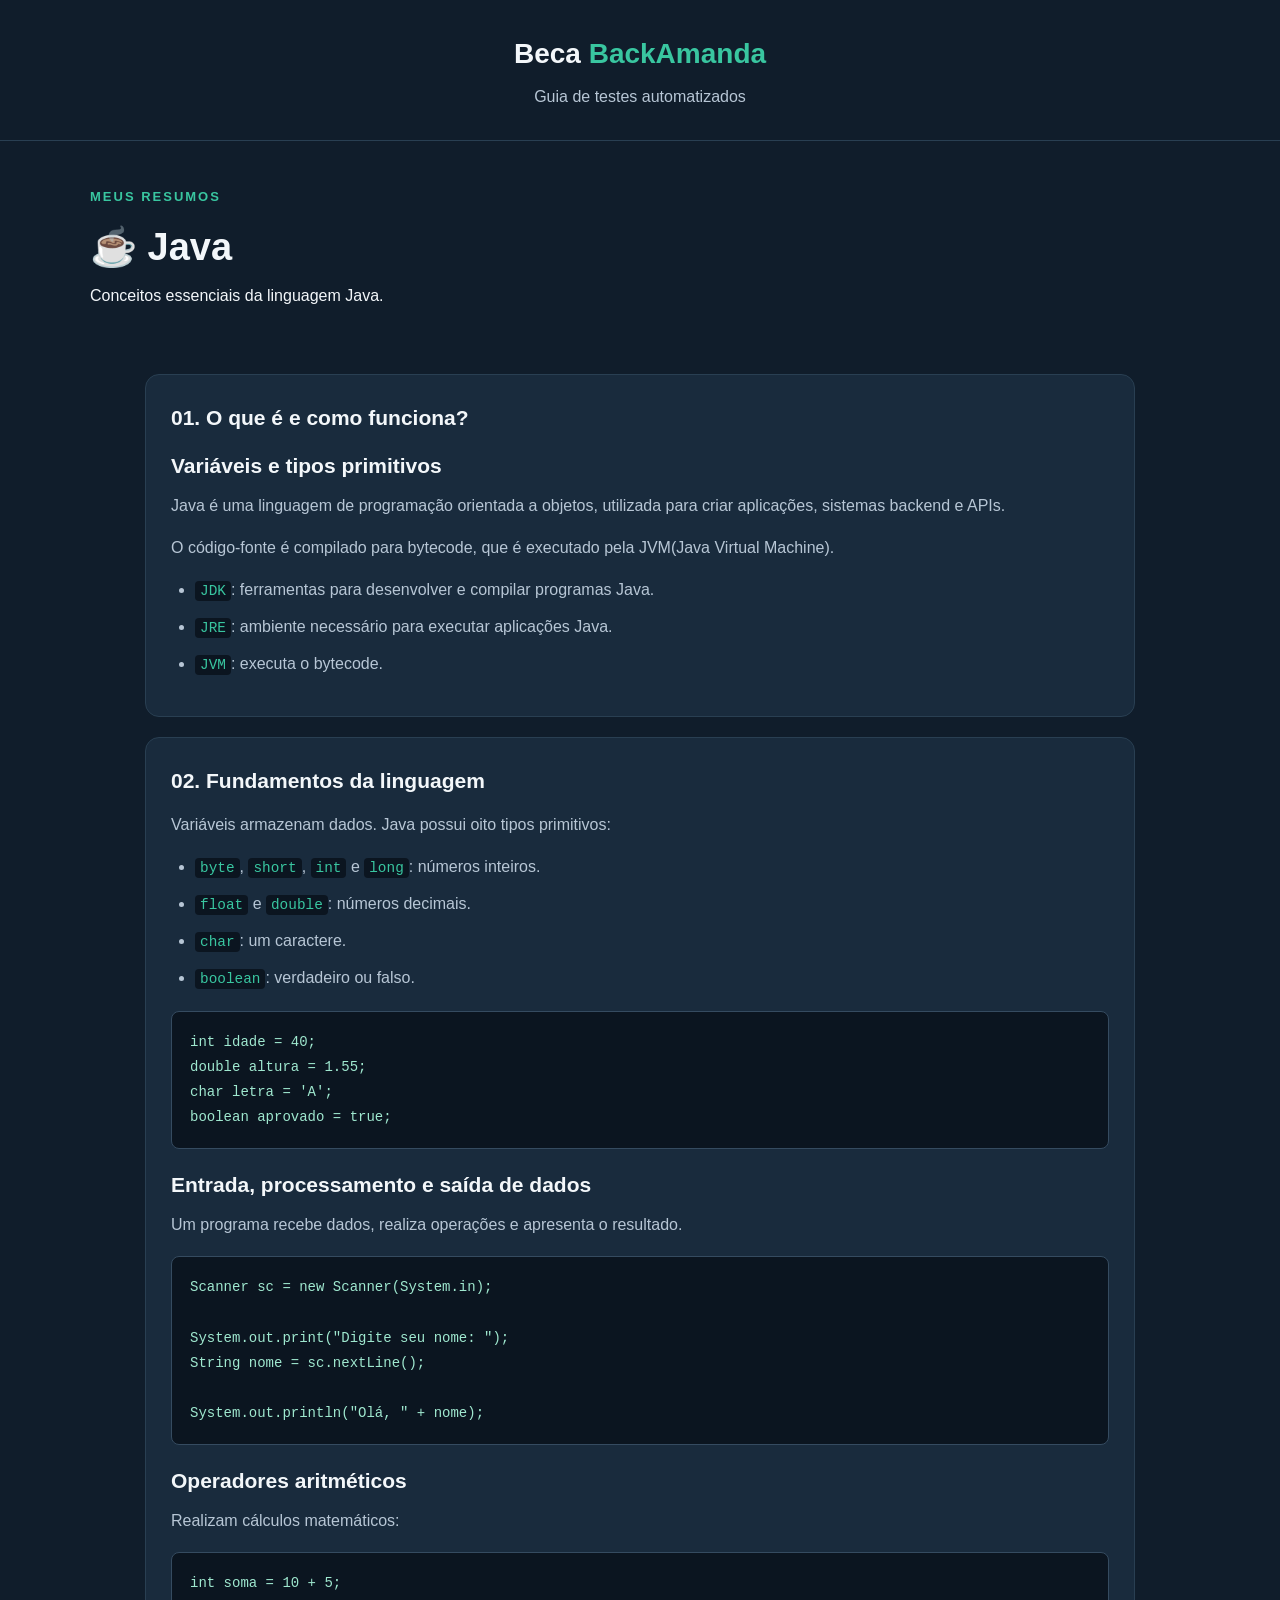
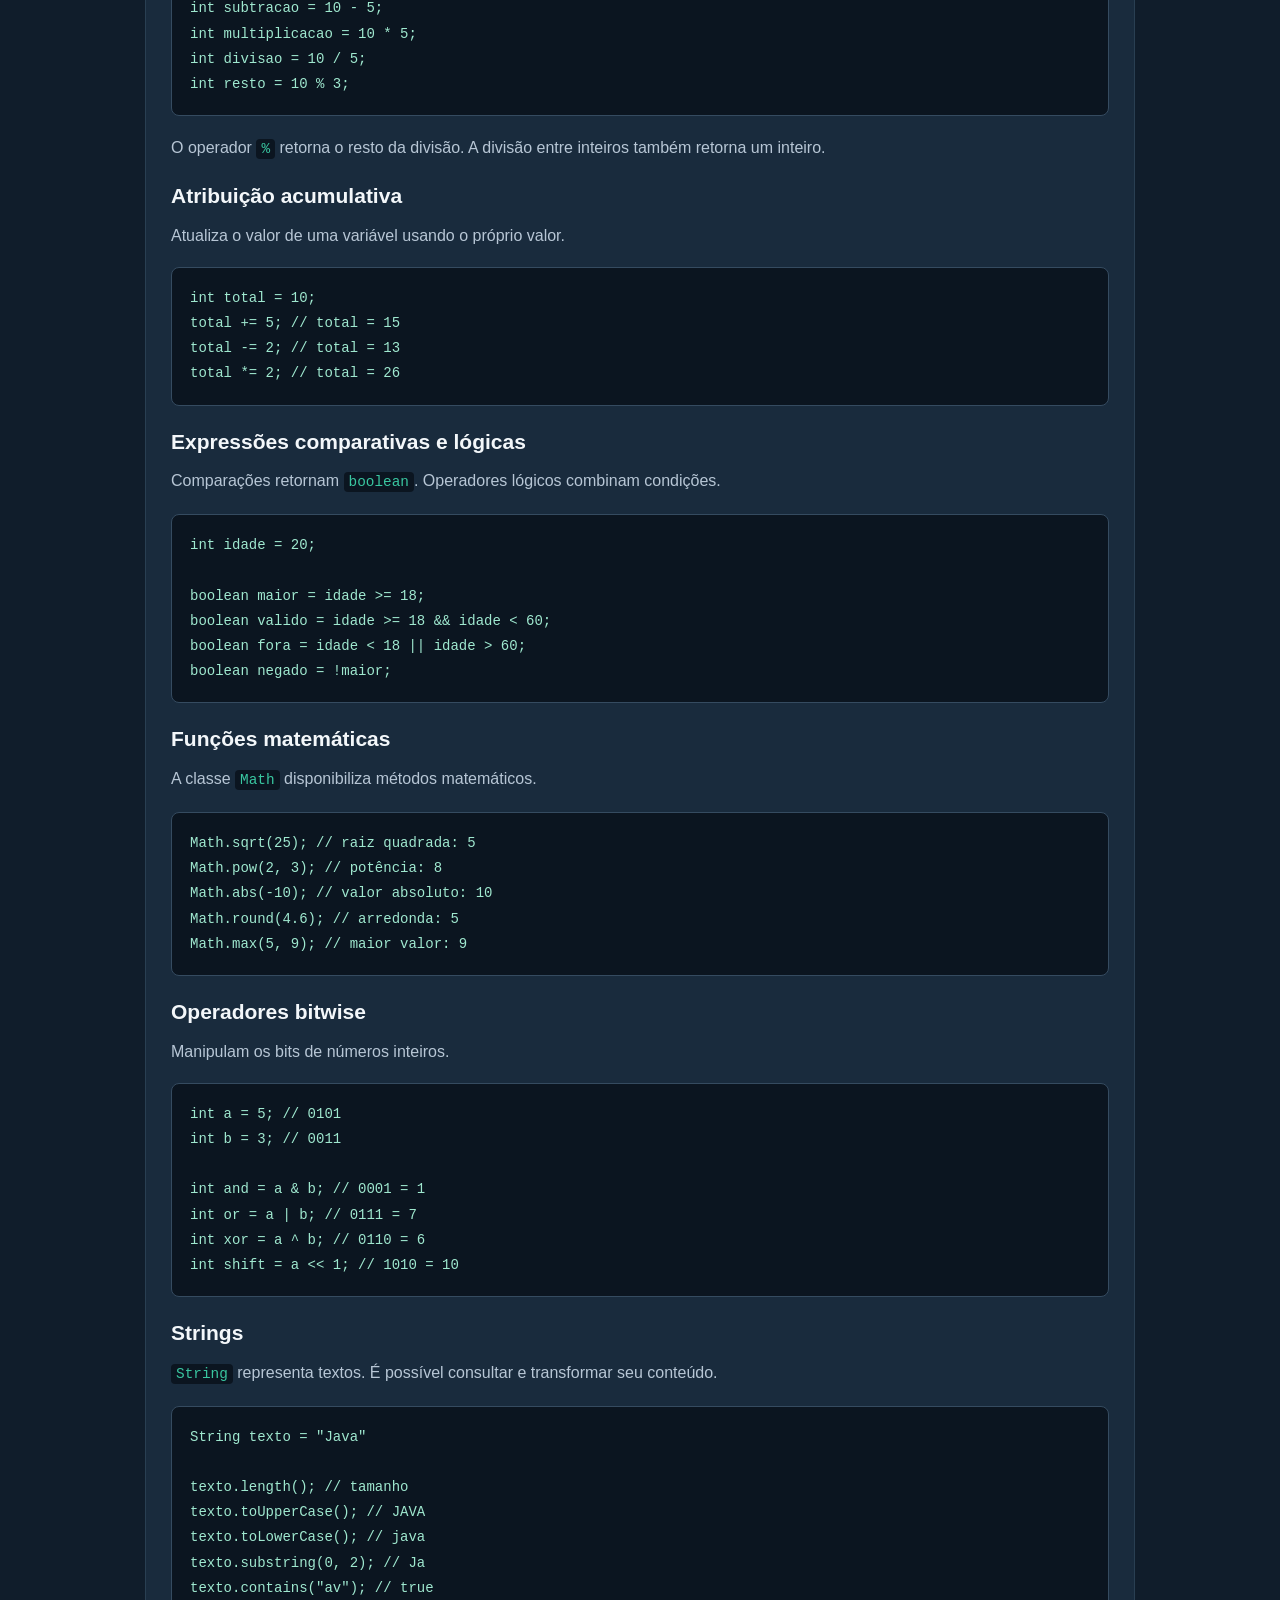
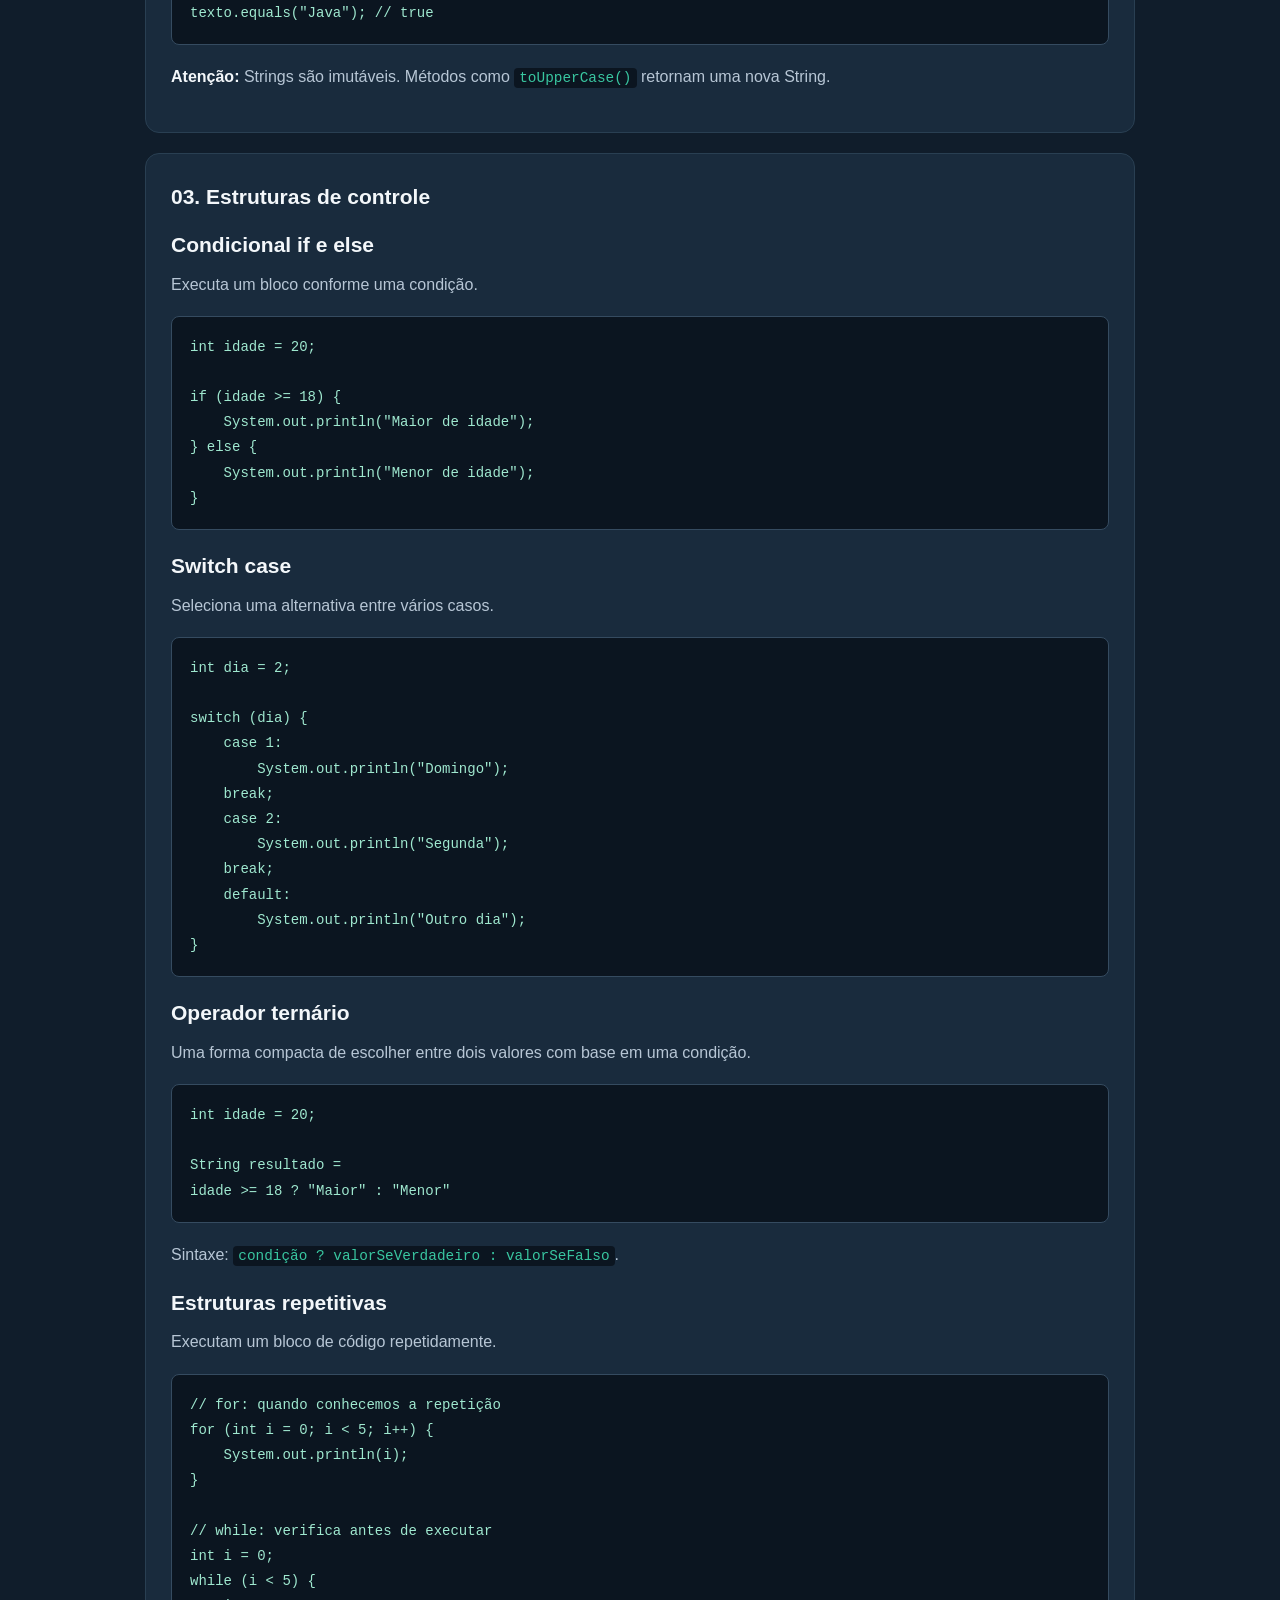
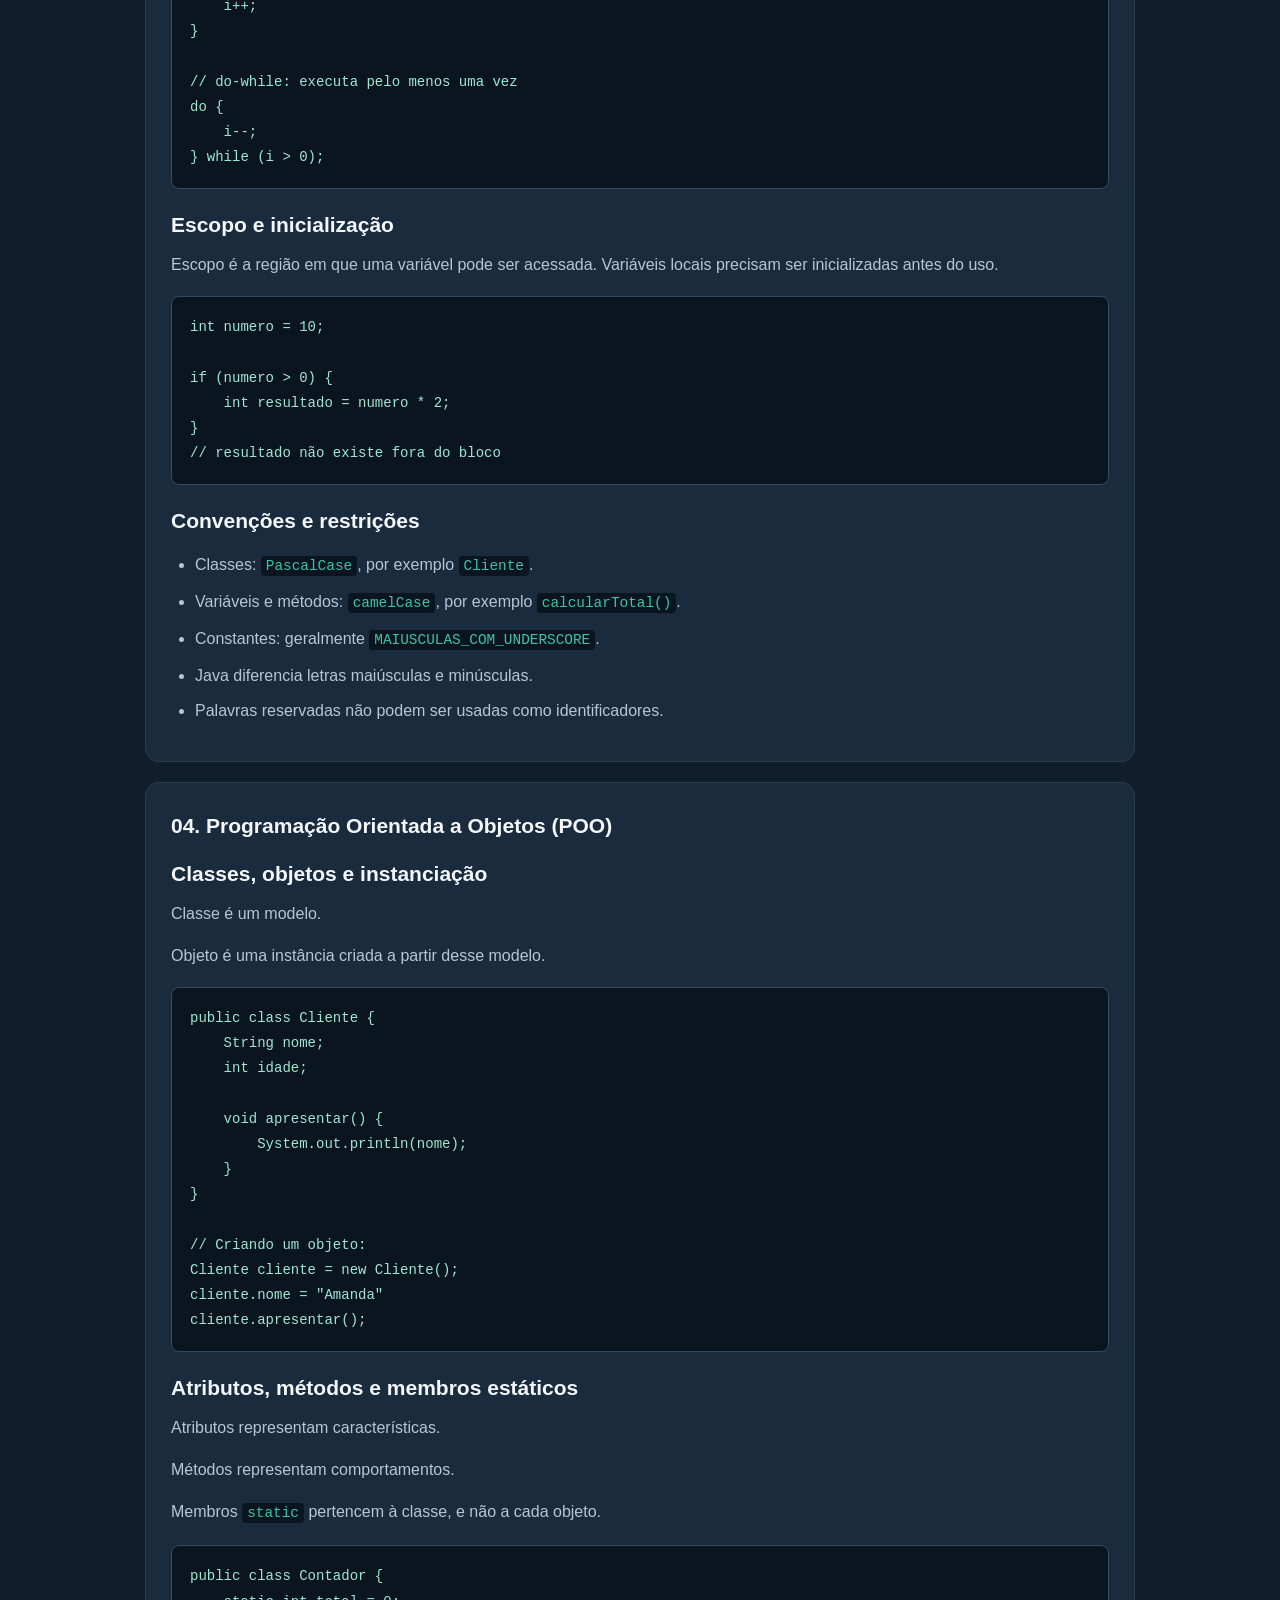
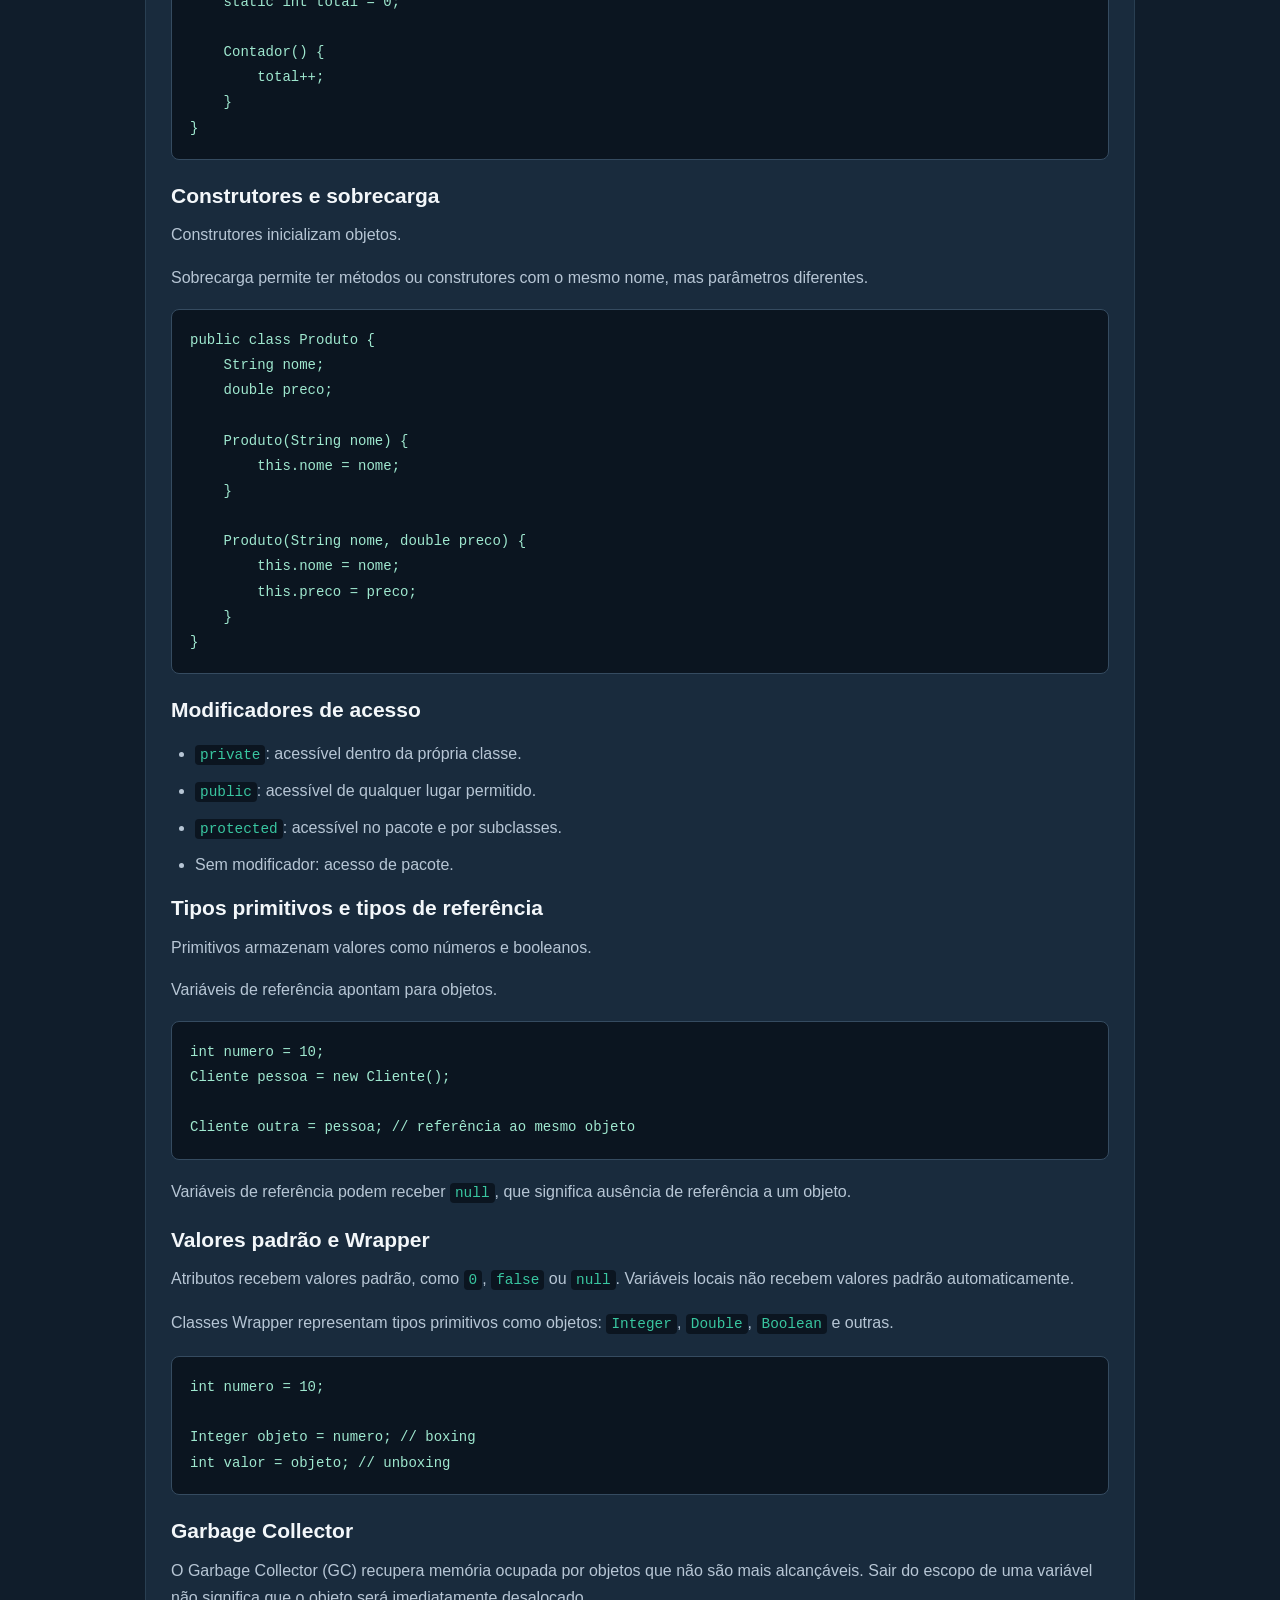
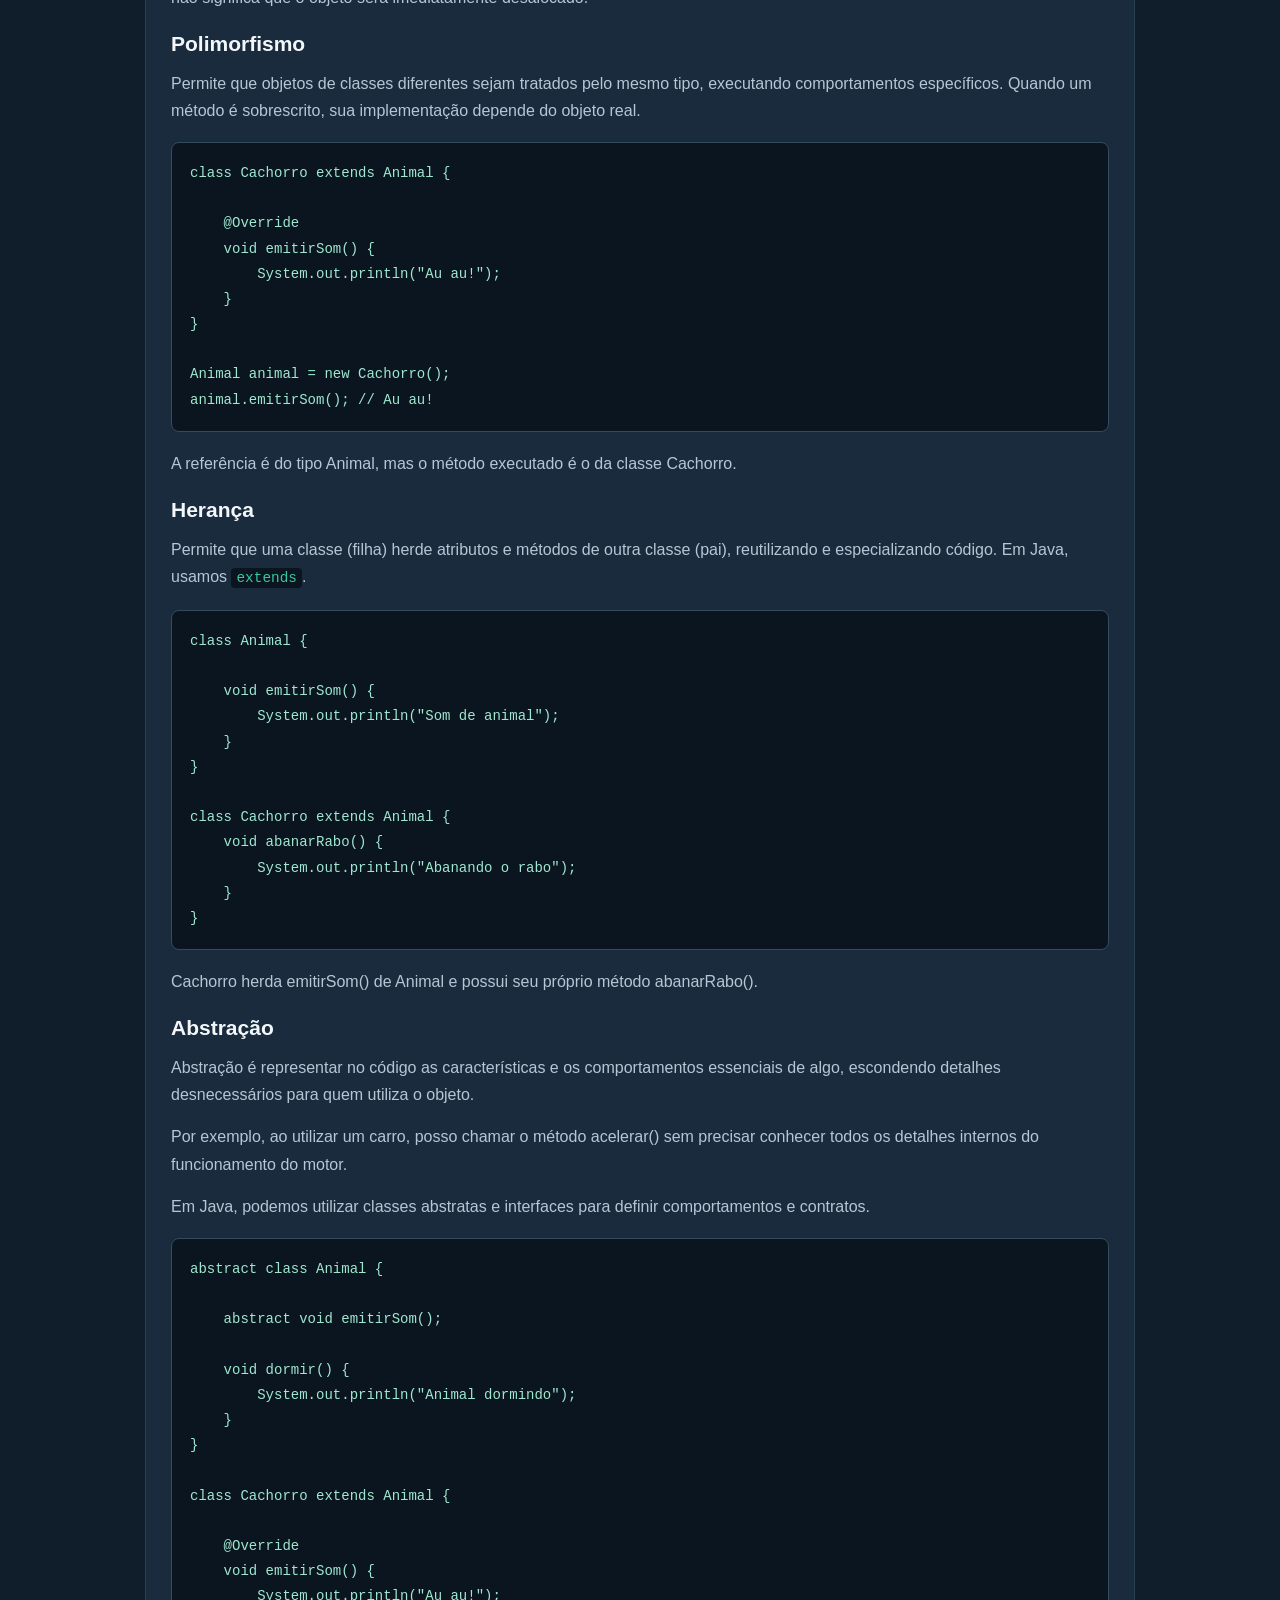
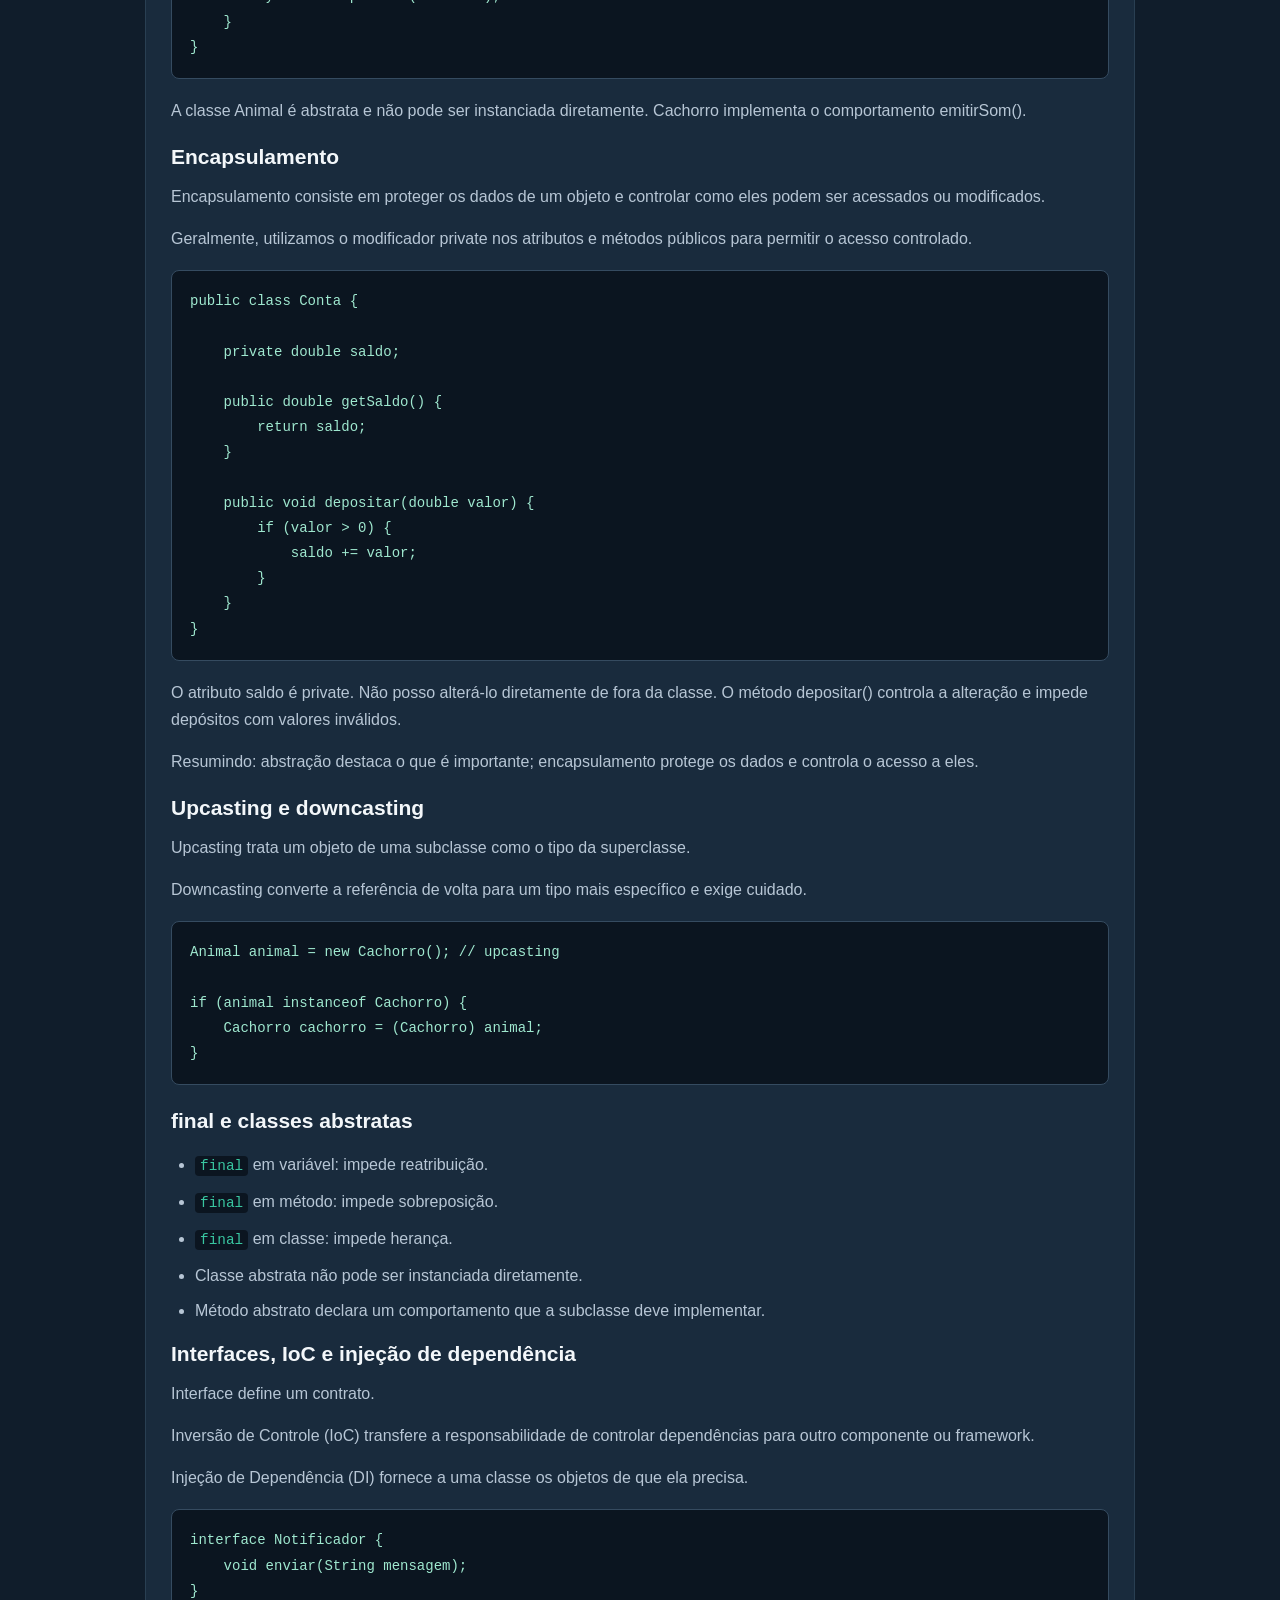
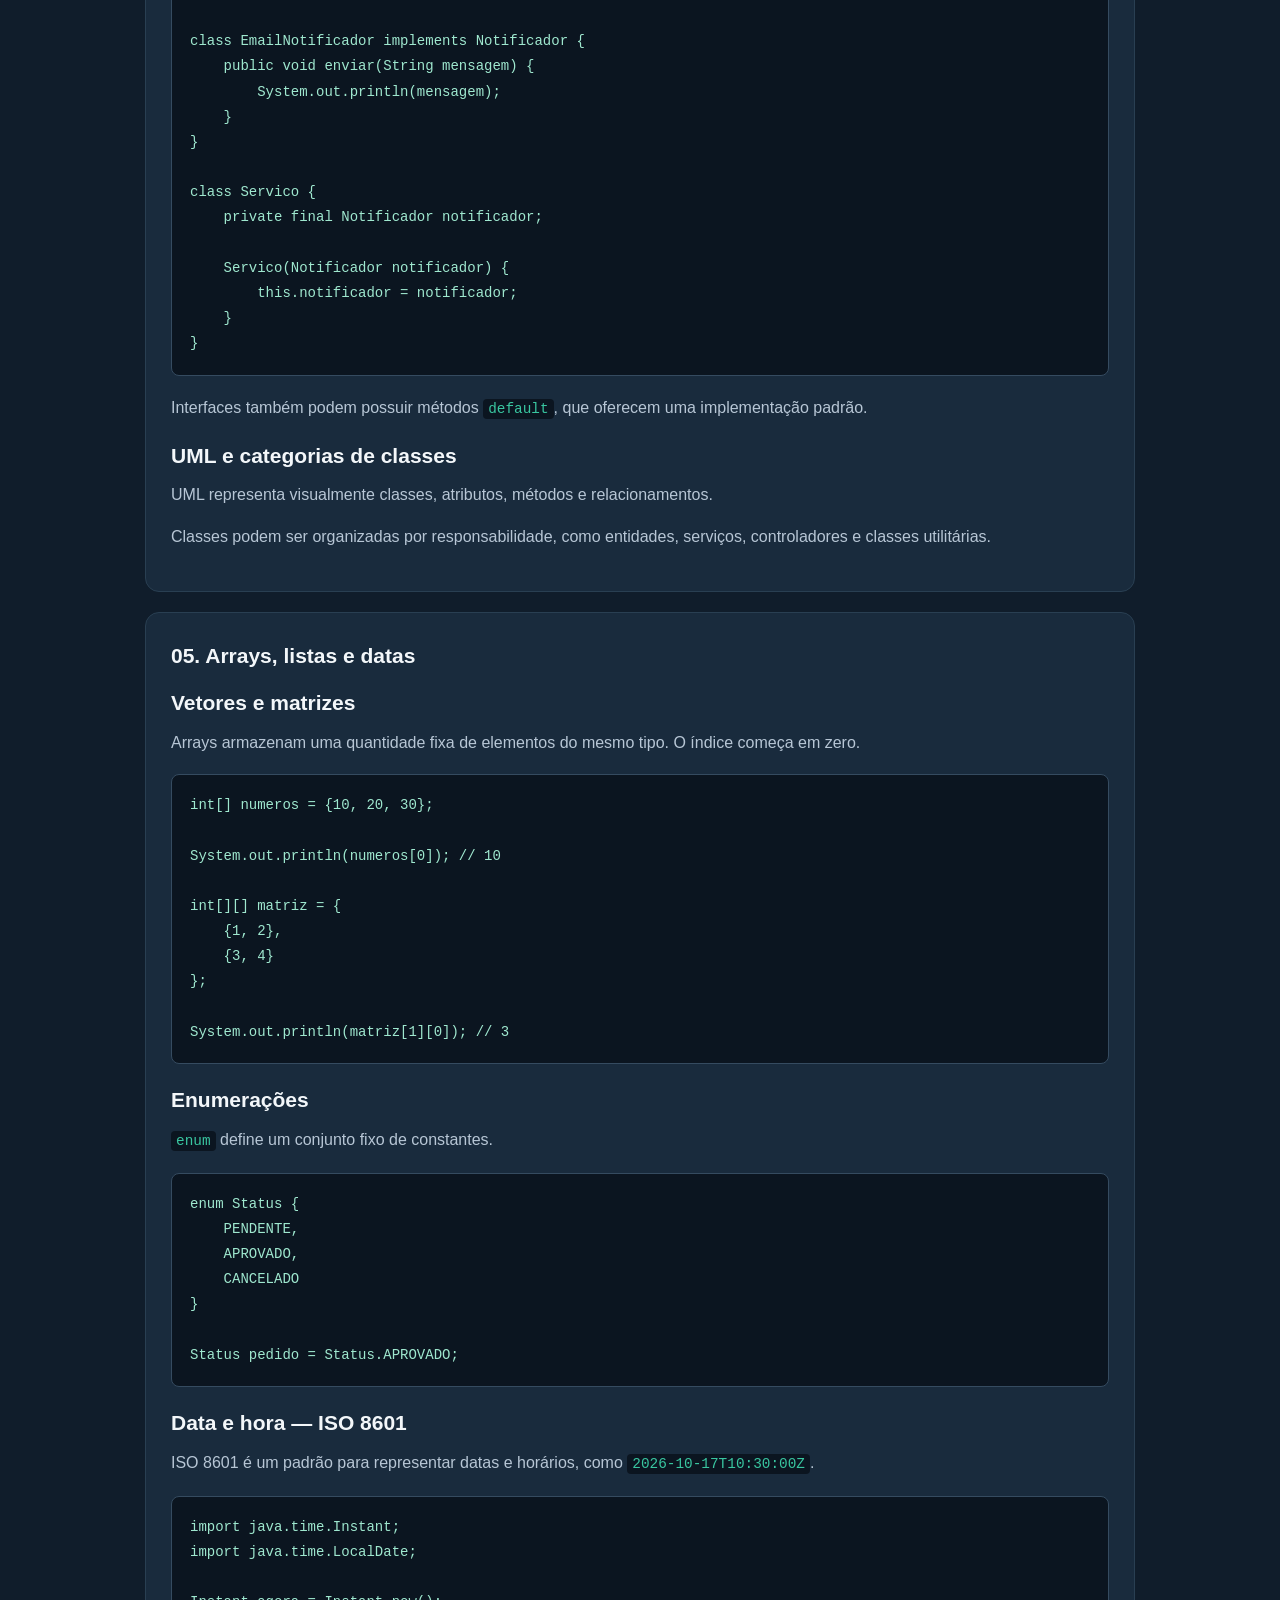
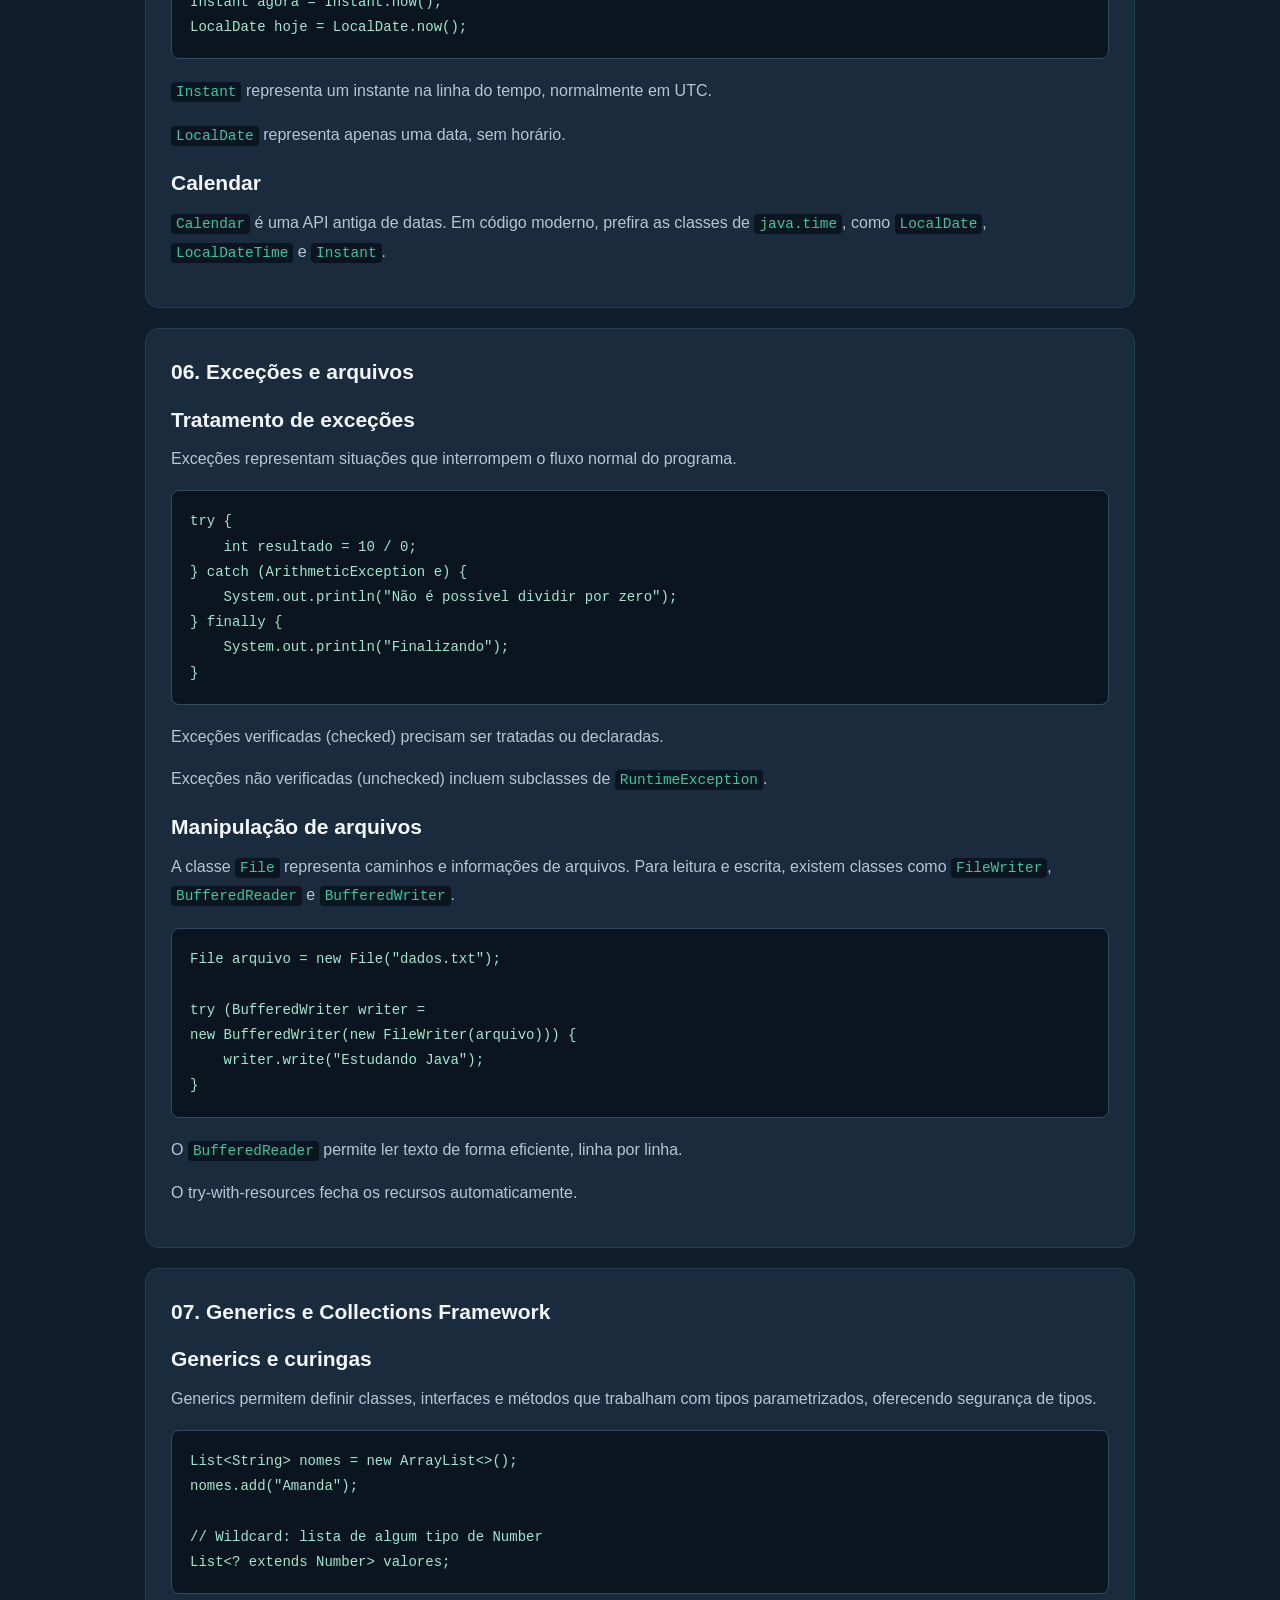
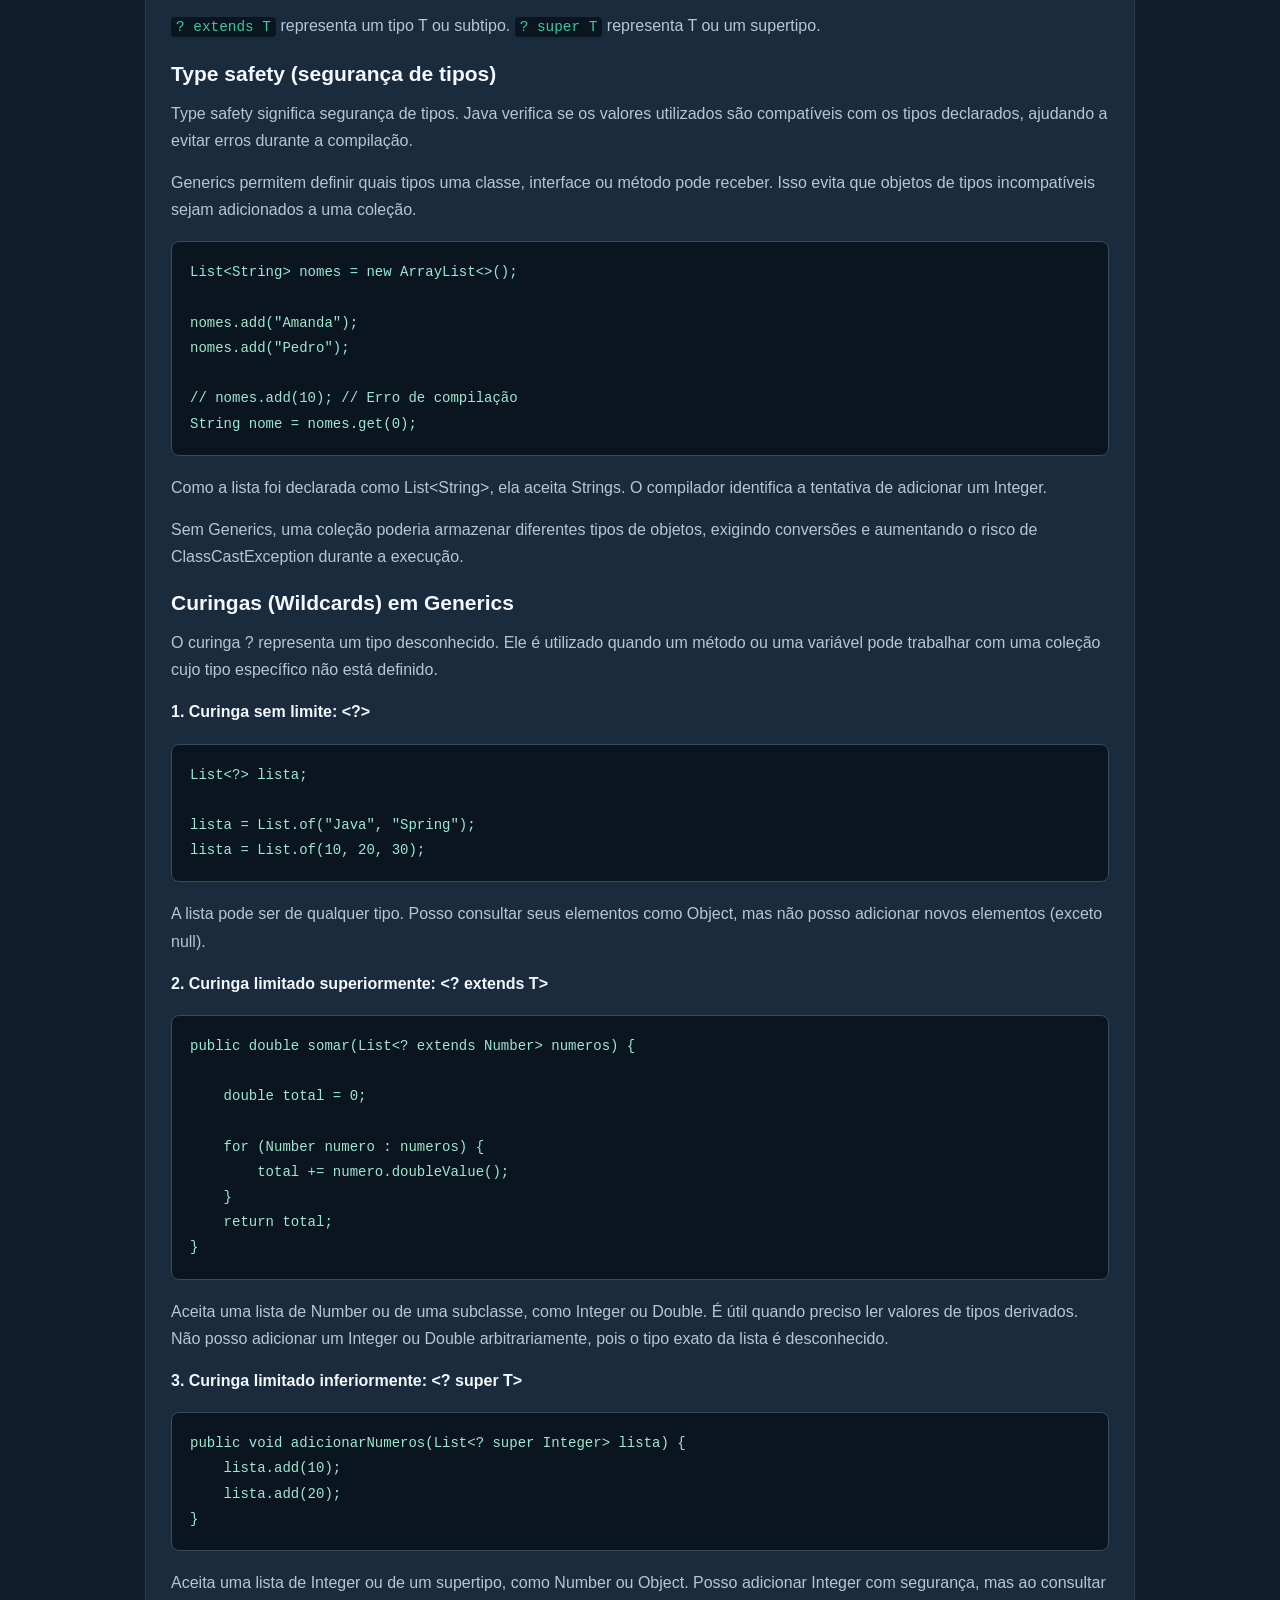
==== commit 2665f39c: "update spring boot" ====
--- a/java.html
+++ b/java.html
@@ -506,78 +506,40 @@
 
         <h3>Type safety (segurança de tipos)</h3>
 
-
-
         <p>
-
             Type safety significa segurança de tipos. Java verifica se os
-
             valores utilizados são compatíveis com os tipos declarados,
-
             ajudando a evitar erros durante a compilação.
-
-        </p>
-
-
+        </p>
 
         <p>
-
             Generics permitem definir quais tipos uma classe, interface
-
             ou método pode receber. Isso evita que objetos de tipos
-
             incompatíveis sejam adicionados a uma coleção.
-
-        </p>
-
-
+        </p>
 
         <pre><code>List&lt;String&gt; nomes = new ArrayList<>();
 
-
-
 nomes.add("Amanda");
-
 nomes.add("Pedro");
 
-
-
 // nomes.add(10); // Erro de compilação
-
-
-
 String nome = nomes.get(0);</code></pre>
 
 
-
         <p>
-
             Como a lista foi declarada como List&lt;String&gt;, ela aceita
-
             Strings. O compilador identifica a tentativa de adicionar
-
             um Integer.
 
         </p>
 
-
-
-        <p>
-
-            Sem Generics, uma coleção poderia armazenar diferentes tipos
-
+        <p>Sem Generics, uma coleção poderia armazenar diferentes tipos
             de objetos, exigindo conversões e aumentando o risco de
-
             ClassCastException durante a execução.
 
         </p>
-
-
-
         <h3>Curingas (Wildcards) em Generics</h3>
-
-
-
         <p>
             O curinga ? representa um tipo desconhecido. Ele é utilizado
             quando um método ou uma variável pode trabalhar com uma
